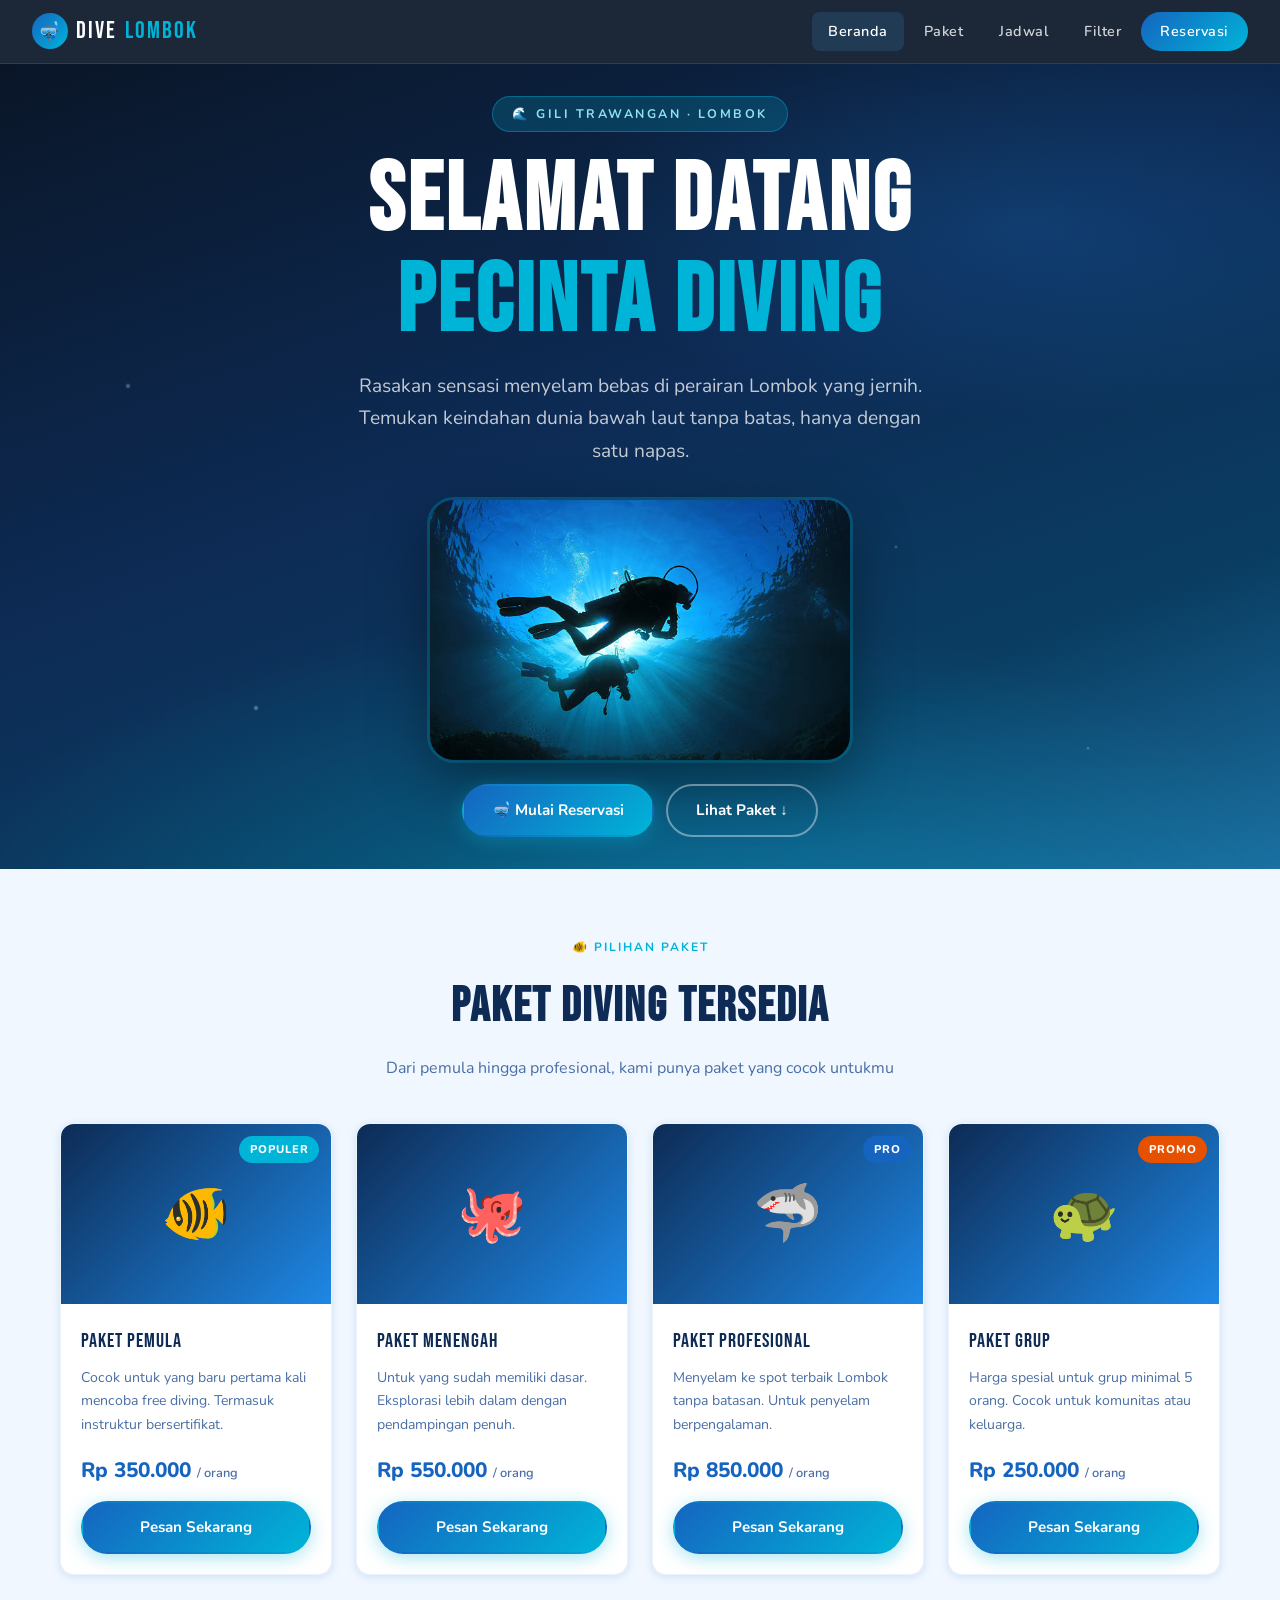
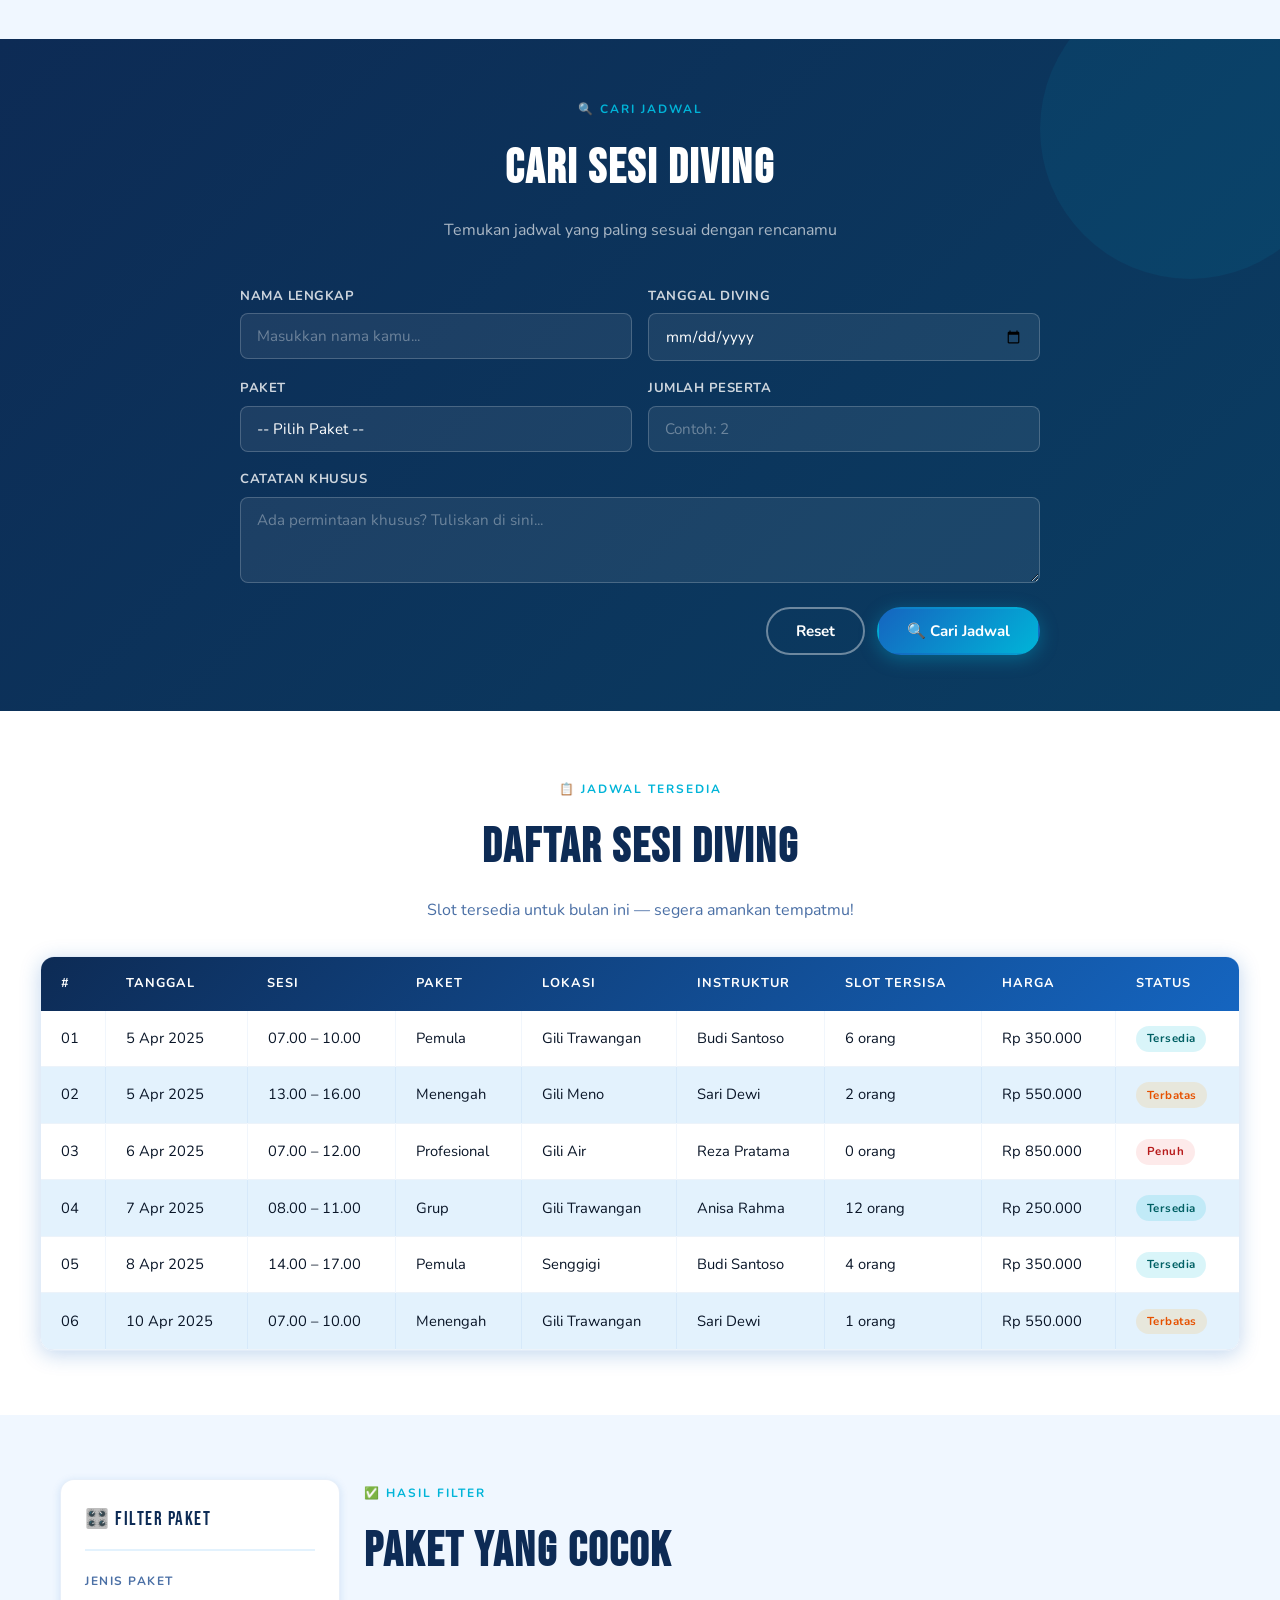
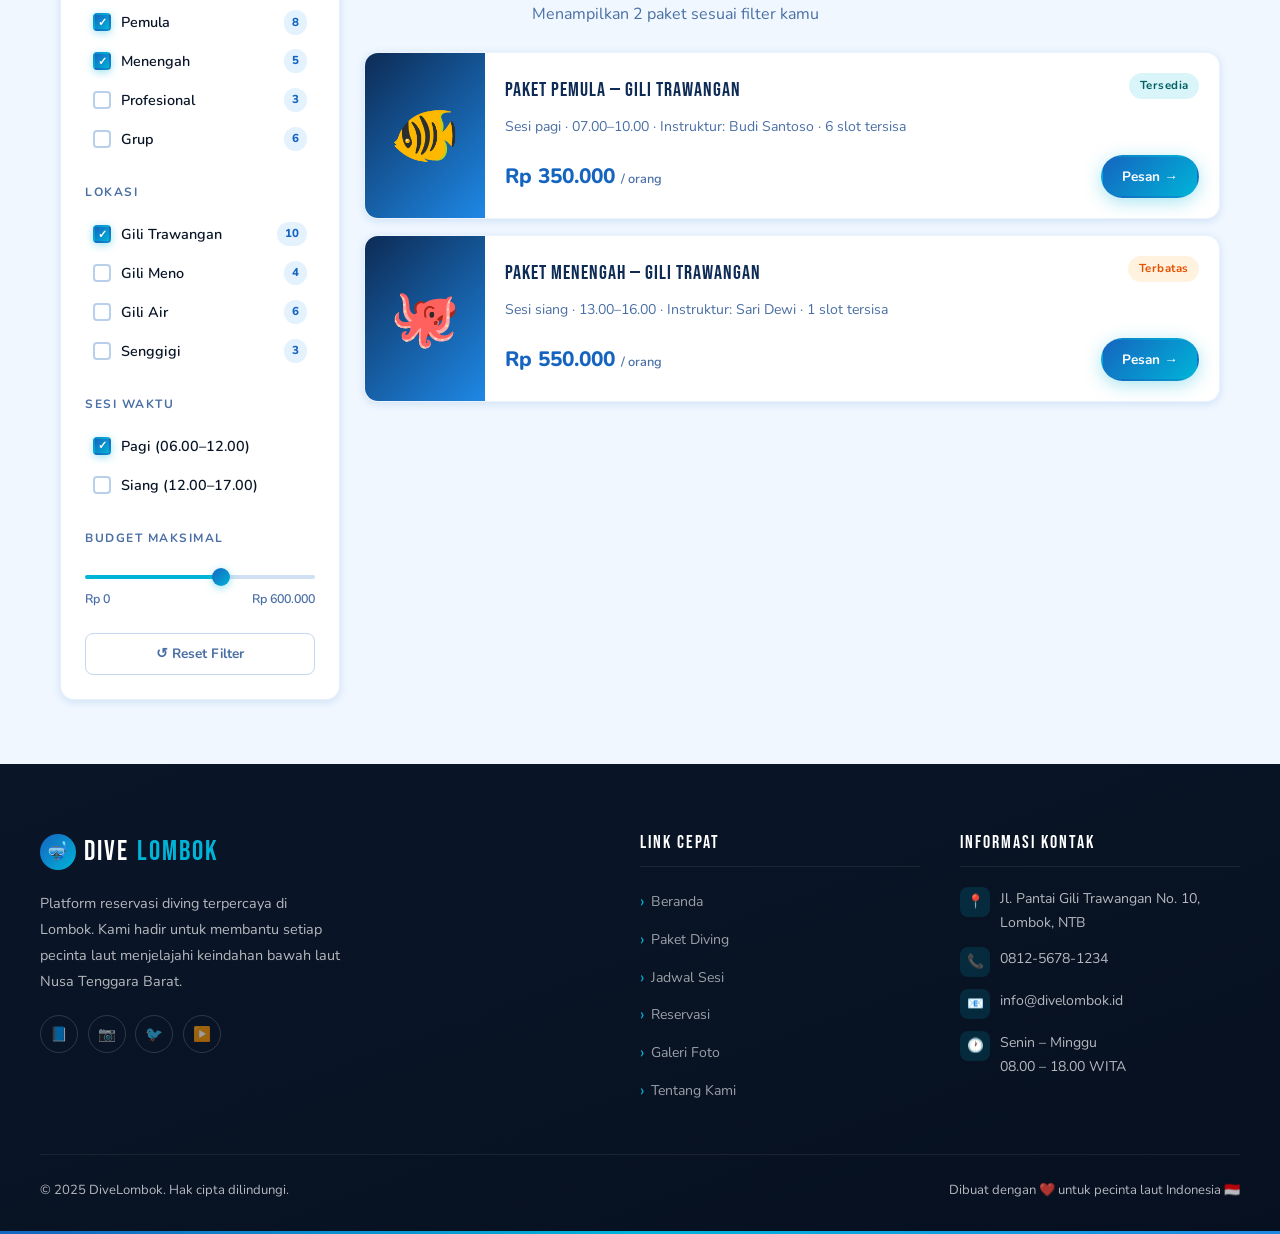
==== index.html @ 0ed0a121 "Rename indeks.html to index.html" ====
<!doctype html>
<html lang="id">
  <head>
    <meta charset="UTF-8" />
    <meta name="viewport" content="width=device-width, initial-scale=1.0" />
    <title>Website Reservasi Diving</title>
    <link rel="icon" type="image/x-icon" href="diving.jpg" />
    <link rel="stylesheet" href="style.css" />
  </head>

  <body>
    <!-- ══ 1. NAVBAR ══ -->
    <nav class="navbar" id="navbar">
      <a href="#" class="navbar-logo">
        <div class="logo-icon">🤿</div>
        DIVE<span>LOMBOK</span>
      </a>

      <button class="navbar-toggle" id="navToggle" aria-label="Menu">
        <span></span><span></span><span></span>
      </button>

      <ul class="navbar-menu" id="navMenu">
        <li><a href="#beranda" class="active link-wave">Beranda</a></li>
        <li><a href="#paket" class="link-wave">Paket</a></li>
        <li><a href="#jadwal" class="link-wave">Jadwal</a></li>
        <li><a href="#filter" class="link-wave">Filter</a></li>
        <li><a href="reservasi.html" class="btn-nav">Reservasi</a></li>
      </ul>
    </nav>

    <!-- ══ 2. HERO SECTION ══ -->
    <section class="hero" id="beranda">
      <div class="hero-content">
        <span class="hero-badge">🌊 Gili Trawangan · Lombok</span>
        <h1>SELAMAT DATANG<br /><span class="accent">PECINTA DIVING</span></h1>
        <p>
          Rasakan sensasi menyelam bebas di perairan Lombok yang jernih. Temukan
          keindahan dunia bawah laut tanpa batas, hanya dengan satu napas.
        </p>

        <div class="hero-img">
          <img
            src="diving.jpg"
            alt="Orang sedang free diving di perairan Lombok"
          />
        </div>

        <div class="hero-cta">
          <a href="reservasi.html" class="btn btn-primary pulse"
            >🤿 Mulai Reservasi</a
          >
          <a href="#paket" class="btn btn-outline">Lihat Paket ↓</a>
        </div>
      </div>
    </section>

    <!-- ══ 3. GRID CARD — Paket Diving ══ -->
    <div class="section" id="paket">
      <div class="section-header reveal">
        <span class="section-tag">🐠 Pilihan Paket</span>
        <h2>PAKET DIVING TERSEDIA</h2>
        <p>
          Dari pemula hingga profesional, kami punya paket yang cocok untukmu
        </p>
      </div>

      <div class="card-grid">
        <div class="card reveal relative">
          <div class="card-img">🐠</div>
          <span class="card-badge">Populer</span>
          <div class="card-body">
            <div class="card-title">Paket Pemula</div>
            <div class="card-text">
              Cocok untuk yang baru pertama kali mencoba free diving. Termasuk
              instruktur bersertifikat.
            </div>
            <div class="card-price">Rp 350.000 <span>/ orang</span></div>
            <a href="reservasi.html" class="btn btn-primary w-full"
              >Pesan Sekarang</a
            >
          </div>
        </div>

        <div class="card reveal relative">
          <div class="card-img">🐙</div>
          <div class="card-body">
            <div class="card-title">Paket Menengah</div>
            <div class="card-text">
              Untuk yang sudah memiliki dasar. Eksplorasi lebih dalam dengan
              pendampingan penuh.
            </div>
            <div class="card-price">Rp 550.000 <span>/ orang</span></div>
            <a href="reservasi.html" class="btn btn-primary w-full"
              >Pesan Sekarang</a
            >
          </div>
        </div>

        <div class="card reveal relative">
          <div class="card-img">🦈</div>
          <span class="card-badge" style="background: var(--blue-mid)"
            >Pro</span
          >
          <div class="card-body">
            <div class="card-title">Paket Profesional</div>
            <div class="card-text">
              Menyelam ke spot terbaik Lombok tanpa batasan. Untuk penyelam
              berpengalaman.
            </div>
            <div class="card-price">Rp 850.000 <span>/ orang</span></div>
            <a href="reservasi.html" class="btn btn-primary w-full"
              >Pesan Sekarang</a
            >
          </div>
        </div>

        <div class="card reveal relative card-float">
          <div class="card-img">🐢</div>
          <span class="card-badge" style="background: #e65100">Promo</span>
          <div class="card-body">
            <div class="card-title">Paket Grup</div>
            <div class="card-text">
              Harga spesial untuk grup minimal 5 orang. Cocok untuk komunitas
              atau keluarga.
            </div>
            <div class="card-price">Rp 250.000 <span>/ orang</span></div>
            <a href="reservasi.html" class="btn btn-primary w-full"
              >Pesan Sekarang</a
            >
          </div>
        </div>
      </div>
    </div>

    <!-- ══ 4. FORM PENCARIAN ══ -->
    <section class="search-section" id="cari">
      <div class="search-box">
        <div class="section-header reveal">
          <span class="section-tag">🔍 Cari Jadwal</span>
          <h2>CARI SESI DIVING</h2>
          <p>Temukan jadwal yang paling sesuai dengan rencanamu</p>
        </div>

        <div class="form-grid reveal">
          <div class="form-group">
            <label for="nama">Nama Lengkap</label>
            <input type="text" id="nama" placeholder="Masukkan nama kamu..." />
          </div>

          <div class="form-group">
            <label for="tanggal">Tanggal Diving</label>
            <input type="date" id="tanggal" />
          </div>

          <div class="form-group">
            <label for="paket-cari">Paket</label>
            <select id="paket-cari">
              <option value="">-- Pilih Paket --</option>
              <option>Paket Pemula</option>
              <option>Paket Menengah</option>
              <option>Paket Profesional</option>
              <option>Paket Grup</option>
            </select>
          </div>

          <div class="form-group">
            <label for="peserta">Jumlah Peserta</label>
            <input
              type="number"
              id="peserta"
              placeholder="Contoh: 2"
              min="1"
              max="20"
            />
          </div>

          <div class="form-group full">
            <label for="catatan">Catatan Khusus</label>
            <textarea
              id="catatan"
              rows="3"
              placeholder="Ada permintaan khusus? Tuliskan di sini..."
            ></textarea>
          </div>

          <div class="form-submit">
            <button type="button" class="btn btn-outline" onclick="resetForm()">
              Reset
            </button>
            <button
              type="button"
              class="btn btn-primary"
              onclick="cariJadwal()"
            >
              🔍 Cari Jadwal
            </button>
          </div>
        </div>
      </div>
    </section>

    <!-- ══ 5. TABEL JADWAL ══ -->
    <section class="table-section" id="jadwal">
      <div
        class="section-header reveal"
        style="max-width: 1200px; margin: 0 auto 2rem"
      >
        <span class="section-tag">📋 Jadwal Tersedia</span>
        <h2>DAFTAR SESI DIVING</h2>
        <p>Slot tersedia untuk bulan ini — segera amankan tempatmu!</p>
      </div>

      <div class="table-wrapper reveal">
        <table>
          <thead>
            <tr>
              <th>#</th>
              <th>Tanggal</th>
              <th>Sesi</th>
              <th>Paket</th>
              <th>Lokasi</th>
              <th>Instruktur</th>
              <th>Slot Tersisa</th>
              <th>Harga</th>
              <th>Status</th>
            </tr>
          </thead>
          <tbody>
            <tr>
              <td>01</td>
              <td>5 Apr 2025</td>
              <td>07.00 – 10.00</td>
              <td>Pemula</td>
              <td>Gili Trawangan</td>
              <td>Budi Santoso</td>
              <td>6 orang</td>
              <td>Rp 350.000</td>
              <td><span class="table-badge badge-available">Tersedia</span></td>
            </tr>
            <tr>
              <td>02</td>
              <td>5 Apr 2025</td>
              <td>13.00 – 16.00</td>
              <td>Menengah</td>
              <td>Gili Meno</td>
              <td>Sari Dewi</td>
              <td>2 orang</td>
              <td>Rp 550.000</td>
              <td><span class="table-badge badge-limited">Terbatas</span></td>
            </tr>
            <tr>
              <td>03</td>
              <td>6 Apr 2025</td>
              <td>07.00 – 12.00</td>
              <td>Profesional</td>
              <td>Gili Air</td>
              <td>Reza Pratama</td>
              <td>0 orang</td>
              <td>Rp 850.000</td>
              <td><span class="table-badge badge-full">Penuh</span></td>
            </tr>
            <tr>
              <td>04</td>
              <td>7 Apr 2025</td>
              <td>08.00 – 11.00</td>
              <td>Grup</td>
              <td>Gili Trawangan</td>
              <td>Anisa Rahma</td>
              <td>12 orang</td>
              <td>Rp 250.000</td>
              <td><span class="table-badge badge-available">Tersedia</span></td>
            </tr>
            <tr>
              <td>05</td>
              <td>8 Apr 2025</td>
              <td>14.00 – 17.00</td>
              <td>Pemula</td>
              <td>Senggigi</td>
              <td>Budi Santoso</td>
              <td>4 orang</td>
              <td>Rp 350.000</td>
              <td><span class="table-badge badge-available">Tersedia</span></td>
            </tr>
            <tr>
              <td>06</td>
              <td>10 Apr 2025</td>
              <td>07.00 – 10.00</td>
              <td>Menengah</td>
              <td>Gili Trawangan</td>
              <td>Sari Dewi</td>
              <td>1 orang</td>
              <td>Rp 550.000</td>
              <td><span class="table-badge badge-limited">Terbatas</span></td>
            </tr>
          </tbody>
        </table>
      </div>
    </section>

    <!-- ══ 6. SIDEBAR FILTER + KONTEN ══ -->
    <div class="content-with-sidebar" id="filter">
      <!-- Sidebar -->
      <aside class="sidebar reveal">
        <div class="sidebar-title">🎛️ Filter Paket</div>

        <div class="filter-group">
          <span class="filter-group-label">Jenis Paket</span>
          <label class="checkbox-label">
            <input type="checkbox" checked />
            <span class="checkbox-custom"></span>
            Pemula <span class="filter-count">8</span>
          </label>
          <label class="checkbox-label">
            <input type="checkbox" checked />
            <span class="checkbox-custom"></span>
            Menengah <span class="filter-count">5</span>
          </label>
          <label class="checkbox-label">
            <input type="checkbox" />
            <span class="checkbox-custom"></span>
            Profesional <span class="filter-count">3</span>
          </label>
          <label class="checkbox-label">
            <input type="checkbox" />
            <span class="checkbox-custom"></span>
            Grup <span class="filter-count">6</span>
          </label>
        </div>

        <div class="filter-group">
          <span class="filter-group-label">Lokasi</span>
          <label class="checkbox-label">
            <input type="checkbox" checked />
            <span class="checkbox-custom"></span>
            Gili Trawangan <span class="filter-count">10</span>
          </label>
          <label class="checkbox-label">
            <input type="checkbox" />
            <span class="checkbox-custom"></span>
            Gili Meno <span class="filter-count">4</span>
          </label>
          <label class="checkbox-label">
            <input type="checkbox" />
            <span class="checkbox-custom"></span>
            Gili Air <span class="filter-count">6</span>
          </label>
          <label class="checkbox-label">
            <input type="checkbox" />
            <span class="checkbox-custom"></span>
            Senggigi <span class="filter-count">3</span>
          </label>
        </div>

        <div class="filter-group">
          <span class="filter-group-label">Sesi Waktu</span>
          <label class="checkbox-label">
            <input type="checkbox" checked />
            <span class="checkbox-custom"></span>
            Pagi (06.00–12.00)
          </label>
          <label class="checkbox-label">
            <input type="checkbox" />
            <span class="checkbox-custom"></span>
            Siang (12.00–17.00)
          </label>
        </div>

        <div class="filter-group">
          <span class="filter-group-label">Budget Maksimal</span>
          <input
            type="range"
            class="range-slider"
            min="0"
            max="1000000"
            value="600000"
            step="50000"
            id="priceRange"
            oninput="updatePrice(this.value)"
          />
          <div class="range-value">
            <span>Rp 0</span>
            <span id="priceLabel">Rp 600.000</span>
          </div>
        </div>

        <button class="sidebar-reset">↺ Reset Filter</button>
      </aside>

      <!-- Konten di sebelah sidebar -->
      <div>
        <div
          class="section-header reveal"
          style="text-align: left; margin-bottom: 1.5rem"
        >
          <span class="section-tag">✅ Hasil Filter</span>
          <h2>PAKET YANG COCOK</h2>
          <p>Menampilkan 2 paket sesuai filter kamu</p>
        </div>

        <div style="display: grid; grid-template-columns: 1fr; gap: 1rem">
          <div
            class="card reveal"
            style="flex-direction: row; max-width: 100%; align-items: stretch"
          >
            <div
              class="card-img"
              style="
                width: 120px;
                min-height: 120px;
                flex-shrink: 0;
                height: auto;
              "
            >
              🐠
            </div>
            <div class="card-body">
              <div
                style="
                  display: flex;
                  justify-content: space-between;
                  align-items: start;
                  flex-wrap: wrap;
                  gap: 0.5rem;
                "
              >
                <div class="card-title">Paket Pemula — Gili Trawangan</div>
                <span class="table-badge badge-available">Tersedia</span>
              </div>
              <div class="card-text">
                Sesi pagi · 07.00–10.00 · Instruktur: Budi Santoso · 6 slot
                tersisa
              </div>
              <div
                style="
                  display: flex;
                  justify-content: space-between;
                  align-items: center;
                  flex-wrap: wrap;
                  gap: 0.5rem;
                "
              >
                <div class="card-price" style="margin: 0">
                  Rp 350.000 <span>/ orang</span>
                </div>
                <a
                  href="reservasi.html"
                  class="btn btn-primary"
                  style="padding: 0.5rem 1.2rem; font-size: 0.85rem"
                  >Pesan →</a
                >
              </div>
            </div>
          </div>

          <div
            class="card reveal"
            style="flex-direction: row; max-width: 100%; align-items: stretch"
          >
            <div
              class="card-img"
              style="
                width: 120px;
                min-height: 120px;
                flex-shrink: 0;
                height: auto;
              "
            >
              🐙
            </div>
            <div class="card-body">
              <div
                style="
                  display: flex;
                  justify-content: space-between;
                  align-items: start;
                  flex-wrap: wrap;
                  gap: 0.5rem;
                "
              >
                <div class="card-title">Paket Menengah — Gili Trawangan</div>
                <span class="table-badge badge-limited">Terbatas</span>
              </div>
              <div class="card-text">
                Sesi siang · 13.00–16.00 · Instruktur: Sari Dewi · 1 slot
                tersisa
              </div>
              <div
                style="
                  display: flex;
                  justify-content: space-between;
                  align-items: center;
                  flex-wrap: wrap;
                  gap: 0.5rem;
                "
              >
                <div class="card-price" style="margin: 0">
                  Rp 550.000 <span>/ orang</span>
                </div>
                <a
                  href="reservasi.html"
                  class="btn btn-primary"
                  style="padding: 0.5rem 1.2rem; font-size: 0.85rem"
                  >Pesan →</a
                >
              </div>
            </div>
          </div>
        </div>
      </div>
    </div>

    <!-- ══ 7. FOOTER — 3 Kolom ══ -->
    <footer class="footer">
      <div class="footer-grid">
        <!-- Kolom 1: Brand -->
        <div class="footer-brand">
          <a href="#" class="navbar-logo">
            <div class="logo-icon">🤿</div>
            DIVE<span>LOMBOK</span>
          </a>
          <p>
            Platform reservasi diving terpercaya di Lombok. Kami hadir untuk
            membantu setiap pecinta laut menjelajahi keindahan bawah laut Nusa
            Tenggara Barat.
          </p>
          <div class="footer-socials">
            <div class="social-btn">📘</div>
            <div class="social-btn">📷</div>
            <div class="social-btn">🐦</div>
            <div class="social-btn">▶️</div>
          </div>
        </div>

        <!-- Kolom 2: Link Cepat -->
        <div>
          <div class="footer-col-title">Link Cepat</div>
          <ul class="footer-links">
            <li><a href="#beranda">Beranda</a></li>
            <li><a href="#paket">Paket Diving</a></li>
            <li><a href="#jadwal">Jadwal Sesi</a></li>
            <li><a href="reservasi.html">Reservasi</a></li>
            <li><a href="#">Galeri Foto</a></li>
            <li><a href="#">Tentang Kami</a></li>
          </ul>
        </div>

        <!-- Kolom 3: Kontak -->
        <div>
          <div class="footer-col-title">Informasi Kontak</div>

          <div class="footer-contact-item">
            <div class="contact-icon">📍</div>
            <div>Jl. Pantai Gili Trawangan No. 10, Lombok, NTB</div>
          </div>

          <div class="footer-contact-item">
            <div class="contact-icon">📞</div>
            <div>0812-5678-1234</div>
          </div>

          <div class="footer-contact-item">
            <div class="contact-icon">📧</div>
            <div>info@divelombok.id</div>
          </div>

          <div class="footer-contact-item">
            <div class="contact-icon">🕐</div>
            <div>Senin – Minggu<br />08.00 – 18.00 WITA</div>
          </div>
        </div>
      </div>

      <div class="footer-bottom">
        <span>© 2025 DiveLombok. Hak cipta dilindungi.</span>
        <span>Dibuat dengan ❤️ untuk pecinta laut Indonesia 🇮🇩</span>
      </div>
    </footer>

    <!-- Scroll to Top Button -->
    <button
      class="scroll-top"
      id="scrollTop"
      onclick="window.scrollTo({ top: 0, behavior: 'smooth' })"
    >
      ↑
    </button>

    <!-- ══ JavaScript ══ -->
    <script>
      // Navbar scroll effect
      const navbar = document.getElementById("navbar");
      window.addEventListener("scroll", () => {
        navbar.classList.toggle("scrolled", window.scrollY > 60);
        document
          .getElementById("scrollTop")
          .classList.toggle("show", window.scrollY > 400);
      });

      // Hamburger toggle
      const toggle = document.getElementById("navToggle");
      const menu = document.getElementById("navMenu");
      toggle.addEventListener("click", () => {
        toggle.classList.toggle("open");
        menu.classList.toggle("open");
      });

      // Close menu on link click
      menu.querySelectorAll("a").forEach((a) => {
        a.addEventListener("click", () => {
          toggle.classList.remove("open");
          menu.classList.remove("open");
        });
      });

      // Scroll Reveal (Animasi 1)
      const observer = new IntersectionObserver(
        (entries) => {
          entries.forEach((e, i) => {
            if (e.isIntersecting) {
              setTimeout(() => e.target.classList.add("visible"), i * 80);
              observer.unobserve(e.target);
            }
          });
        },
        { threshold: 0.1 },
      );

      document
        .querySelectorAll(".reveal")
        .forEach((el) => observer.observe(el));

      // Price range
      function updatePrice(val) {
        const formatted = "Rp " + parseInt(val).toLocaleString("id-ID");
        document.getElementById("priceLabel").textContent = formatted;
      }

      // Form actions
      function resetForm() {
        ["nama", "tanggal", "paket-cari", "peserta", "catatan"].forEach(
          (id) => {
            const el = document.getElementById(id);
            if (el) el.value = "";
          },
        );
      }

      function cariJadwal() {
        const nama = document.getElementById("nama").value;
        if (!nama) {
          alert("Mohon isi nama terlebih dahulu!");
          return;
        }
        alert(
          "🔍 Mencari jadwal untuk: " +
            nama +
            "\n\nScroll ke bawah untuk melihat hasil.",
        );
        document
          .getElementById("jadwal")
          .scrollIntoView({ behavior: "smooth" });
      }

      // Active nav link on scroll
      const sections = document.querySelectorAll("section[id], div[id]");
      window.addEventListener("scroll", () => {
        let current = "";
        sections.forEach((s) => {
          if (window.scrollY >= s.offsetTop - 80) current = s.id;
        });
        menu.querySelectorAll("a").forEach((a) => {
          a.classList.toggle(
            "active",
            a.getAttribute("href") === "#" + current,
          );
        });
      });
    </script>
  </body>
</html>
---- style.css ----
/* ============================================
   Website Reservasi Diving - style.css
   Tema: Ocean Blue | Mobile-First | Flexbox + Grid
   ============================================ */

/* ── Google Fonts ── */
@import url("https://fonts.googleapis.com/css2?family=Bebas+Neue&family=Nunito:wght@400;600;700;800&display=swap");

/* ── CSS Variables ── */
:root {
  --blue-deep: #0a1628;
  --blue-dark: #0d2b55;
  --blue-mid: #1565c0;
  --blue-bright: #1e88e5;
  --blue-light: #42a5f5;
  --blue-pale: #e3f2fd;
  --teal: #00b4d8;
  --teal-light: #90e0ef;
  --white: #ffffff;
  --gray-light: #f0f7ff;
  --gray-text: #4a6fa5;
  --shadow-sm: 0 2px 8px rgba(21, 101, 192, 0.15);
  --shadow-md: 0 4px 20px rgba(21, 101, 192, 0.25);
  --shadow-lg: 0 8px 40px rgba(21, 101, 192, 0.35);
  --radius-sm: 8px;
  --radius-md: 14px;
  --radius-lg: 24px;
  --transition: 0.3s cubic-bezier(0.4, 0, 0.2, 1);
}

/* ── Reset & Base ── */
*,
*::before,
*::after {
  box-sizing: border-box;
  margin: 0;
  padding: 0;
}

html {
  scroll-behavior: smooth;
}

body {
  font-family: "Nunito", sans-serif;
  background-color: var(--gray-light);
  color: var(--blue-deep);
  line-height: 1.7;
  min-height: 100vh;
  overflow-x: hidden;
}

img {
  max-width: 100%;
  display: block;
}
a {
  text-decoration: none;
  color: inherit;
}

/* ══════════════════════════════════════════
   1. NAVBAR — Fixed, Responsive, Flexbox
══════════════════════════════════════════ */
.navbar {
  position: fixed;
  top: 0;
  left: 0;
  right: 0;
  z-index: 1000;
  background: rgba(10, 22, 40, 0.92);
  backdrop-filter: blur(12px);
  -webkit-backdrop-filter: blur(12px);
  border-bottom: 1px solid rgba(66, 165, 245, 0.2);
  padding: 0 1.25rem;
  height: 64px;
  display: flex;
  align-items: center;
  justify-content: space-between;
  transition:
    background var(--transition),
    box-shadow var(--transition);
}

.navbar.scrolled {
  background: rgba(10, 22, 40, 0.98);
  box-shadow: var(--shadow-md);
}

/* Logo */
.navbar-logo {
  display: flex;
  align-items: center;
  gap: 0.5rem;
  font-family: "Bebas Neue", sans-serif;
  font-size: 1.5rem;
  letter-spacing: 2px;
  color: var(--white);
  transition: color var(--transition);
}

.navbar-logo span {
  color: var(--teal);
}

.navbar-logo .logo-icon {
  width: 36px;
  height: 36px;
  background: linear-gradient(135deg, var(--blue-mid), var(--teal));
  border-radius: 50%;
  display: flex;
  align-items: center;
  justify-content: center;
  font-size: 1.1rem;
  flex-shrink: 0;
}

/* Menu */
.navbar-menu {
  display: none;
  list-style: none;
  gap: 0.25rem;
  align-items: center;
}

.navbar-menu a {
  display: block;
  padding: 0.45rem 1rem;
  color: rgba(255, 255, 255, 0.8);
  font-weight: 600;
  font-size: 0.9rem;
  border-radius: var(--radius-sm);
  letter-spacing: 0.5px;
  transition:
    color var(--transition),
    background var(--transition);
}

.navbar-menu a:hover,
.navbar-menu a.active {
  color: var(--white);
  background: rgba(66, 165, 245, 0.15);
}

.navbar-menu .btn-nav {
  background: linear-gradient(135deg, var(--blue-mid), var(--teal));
  color: var(--white) !important;
  padding: 0.45rem 1.2rem;
  border-radius: 50px;
  transition:
    box-shadow var(--transition),
    transform var(--transition);
}

.navbar-menu .btn-nav:hover {
  box-shadow: 0 0 18px rgba(0, 180, 216, 0.5);
  transform: translateY(-1px);
  background: rgba(66, 165, 245, 0.15) !important;
  background: linear-gradient(
    135deg,
    var(--teal),
    var(--blue-bright)
  ) !important;
}

/* Hamburger */
.navbar-toggle {
  display: flex;
  flex-direction: column;
  gap: 5px;
  cursor: pointer;
  padding: 6px;
  border: none;
  background: transparent;
}

.navbar-toggle span {
  display: block;
  width: 24px;
  height: 2px;
  background: var(--white);
  border-radius: 2px;
  transition:
    transform var(--transition),
    opacity var(--transition);
}

.navbar-toggle.open span:nth-child(1) {
  transform: translateY(7px) rotate(45deg);
}
.navbar-toggle.open span:nth-child(2) {
  opacity: 0;
}
.navbar-toggle.open span:nth-child(3) {
  transform: translateY(-7px) rotate(-45deg);
}

/* Mobile dropdown */
.navbar-menu.open {
  display: flex;
  flex-direction: column;
  position: fixed;
  top: 64px;
  left: 0;
  right: 0;
  background: rgba(10, 22, 40, 0.98);
  padding: 1rem 1.25rem 1.5rem;
  gap: 0.25rem;
  border-bottom: 1px solid rgba(66, 165, 245, 0.2);
  animation: slideDown 0.3s ease;
}

@keyframes slideDown {
  from {
    opacity: 0;
    transform: translateY(-10px);
  }
  to {
    opacity: 1;
    transform: translateY(0);
  }
}

/* Tablet+ */
@media (min-width: 768px) {
  .navbar {
    padding: 0 2rem;
  }
  .navbar-toggle {
    display: none;
  }
  .navbar-menu {
    display: flex !important;
    position: static;
    background: transparent;
    padding: 0;
    flex-direction: row;
    border: none;
    animation: none;
  }
}

/* ══════════════════════════════════════════
   2. HERO SECTION — Gradient + Teks Overlay
══════════════════════════════════════════ */
.hero {
  margin-top: 64px;
  min-height: 88vh;
  position: relative;
  display: flex;
  align-items: center;
  justify-content: center;
  overflow: hidden;
  background: linear-gradient(
    160deg,
    var(--blue-deep) 0%,
    var(--blue-dark) 45%,
    #0a3d62 75%,
    #1a6fa0 100%
  );
}

/* Animated ocean waves background */
.hero::before {
  content: "";
  position: absolute;
  inset: 0;
  background:
    radial-gradient(
      ellipse 80% 60% at 50% 110%,
      rgba(0, 180, 216, 0.35) 0%,
      transparent 70%
    ),
    radial-gradient(
      ellipse 60% 40% at 80% 20%,
      rgba(30, 136, 229, 0.2) 0%,
      transparent 60%
    );
  animation: heroGlow 6s ease-in-out infinite alternate;
}

@keyframes heroGlow {
  from {
    opacity: 0.7;
  }
  to {
    opacity: 1;
  }
}

/* Bubble particles */
.hero::after {
  content: "";
  position: absolute;
  inset: 0;
  background-image:
    radial-gradient(
      circle 3px at 20% 80%,
      rgba(144, 224, 239, 0.6) 0%,
      transparent 100%
    ),
    radial-gradient(
      circle 2px at 70% 60%,
      rgba(144, 224, 239, 0.4) 0%,
      transparent 100%
    ),
    radial-gradient(
      circle 4px at 40% 30%,
      rgba(144, 224, 239, 0.3) 0%,
      transparent 100%
    ),
    radial-gradient(
      circle 2px at 85% 85%,
      rgba(255, 255, 255, 0.3) 0%,
      transparent 100%
    ),
    radial-gradient(
      circle 3px at 10% 40%,
      rgba(144, 224, 239, 0.5) 0%,
      transparent 100%
    );
  animation: bubbleFloat 8s ease-in-out infinite alternate;
}

@keyframes bubbleFloat {
  from {
    transform: translateY(0);
  }
  to {
    transform: translateY(-20px);
  }
}

.hero-content {
  position: relative;
  z-index: 2;
  text-align: center;
  padding: 2rem 1.25rem;
  max-width: 800px;
  animation: fadeUp 0.9s ease both;
}

@keyframes fadeUp {
  from {
    opacity: 0;
    transform: translateY(30px);
  }
  to {
    opacity: 1;
    transform: translateY(0);
  }
}

.hero-badge {
  display: inline-block;
  background: rgba(0, 180, 216, 0.2);
  border: 1px solid rgba(0, 180, 216, 0.4);
  color: var(--teal-light);
  font-size: 0.78rem;
  font-weight: 700;
  letter-spacing: 2.5px;
  text-transform: uppercase;
  padding: 0.4rem 1.2rem;
  border-radius: 50px;
  margin-bottom: 1.25rem;
  animation: fadeUp 0.9s 0.15s ease both;
}

.hero h1 {
  font-family: "Bebas Neue", sans-serif;
  font-size: clamp(3rem, 10vw, 6rem);
  color: var(--white);
  letter-spacing: 3px;
  line-height: 1.05;
  margin-bottom: 1rem;
  animation: fadeUp 0.9s 0.25s ease both;
}

.hero h1 .accent {
  color: var(--teal);
}

.hero p {
  font-size: clamp(1rem, 2.5vw, 1.2rem);
  color: rgba(255, 255, 255, 0.75);
  max-width: 580px;
  margin: 0 auto 2rem;
  animation: fadeUp 0.9s 0.35s ease both;
}

.hero-img {
  width: min(420px, 90%);
  margin: 1.5rem auto;
  border-radius: var(--radius-lg);
  overflow: hidden;
  box-shadow:
    0 20px 60px rgba(0, 0, 0, 0.4),
    0 0 0 3px rgba(0, 180, 216, 0.3);
  animation: fadeUp 0.9s 0.45s ease both;
  transition:
    transform var(--transition),
    box-shadow var(--transition);
}

.hero-img:hover {
  transform: translateY(-6px) scale(1.01);
  box-shadow:
    0 28px 70px rgba(0, 0, 0, 0.45),
    0 0 0 4px rgba(0, 180, 216, 0.5);
}

.hero-img img {
  width: 100%;
  height: 260px;
  object-fit: cover;
}

.hero-cta {
  display: flex;
  flex-direction: column;
  gap: 0.75rem;
  align-items: center;
  animation: fadeUp 0.9s 0.55s ease both;
}

@media (min-width: 480px) {
  .hero-cta {
    flex-direction: row;
    justify-content: center;
  }
}

/* ══════════════════════════════════════════
   3. BUTTONS
══════════════════════════════════════════ */
.btn {
  display: inline-flex;
  align-items: center;
  justify-content: center;
  gap: 0.5rem;
  padding: 0.75rem 1.75rem;
  border-radius: 50px;
  font-family: "Nunito", sans-serif;
  font-size: 0.95rem;
  font-weight: 700;
  cursor: pointer;
  border: 2px solid transparent;
  transition:
    transform var(--transition),
    box-shadow var(--transition),
    background var(--transition);
  text-align: center;
}

.btn-primary {
  background: linear-gradient(135deg, var(--blue-mid), var(--teal));
  color: var(--white);
  box-shadow: 0 4px 18px rgba(0, 180, 216, 0.35);
}

.btn-primary:hover {
  transform: translateY(-3px);
  box-shadow: 0 8px 28px rgba(0, 180, 216, 0.55);
  background: linear-gradient(135deg, var(--teal), var(--blue-bright));
}

.btn-outline {
  background: transparent;
  color: var(--white);
  border-color: rgba(255, 255, 255, 0.4);
}

.btn-outline:hover {
  background: rgba(255, 255, 255, 0.1);
  border-color: var(--white);
  transform: translateY(-2px);
}

.btn-secondary {
  background: var(--white);
  color: var(--blue-mid);
}

.btn-secondary:hover {
  background: var(--blue-pale);
  transform: translateY(-2px);
  box-shadow: var(--shadow-md);
}

/* ══════════════════════════════════════════
   4. GRID CARD SECTION — Paket Diving
══════════════════════════════════════════ */
.section {
  padding: 4rem 1.25rem;
  max-width: 1200px;
  margin: 0 auto;
}

.section-header {
  text-align: center;
  margin-bottom: 2.5rem;
}

.section-tag {
  display: inline-block;
  font-size: 0.75rem;
  font-weight: 700;
  letter-spacing: 2px;
  text-transform: uppercase;
  color: var(--teal);
  margin-bottom: 0.5rem;
}

.section-header h2 {
  font-family: "Bebas Neue", sans-serif;
  font-size: clamp(2rem, 6vw, 3rem);
  color: var(--blue-dark);
  letter-spacing: 2px;
  margin-bottom: 0.5rem;
}

.section-header p {
  color: var(--gray-text);
  font-size: 1rem;
  max-width: 520px;
  margin: 0 auto;
}

/* Card Grid — Mobile-First */
.card-grid {
  display: grid;
  grid-template-columns: 1fr;
  gap: 1.5rem;
}

@media (min-width: 600px) {
  .card-grid {
    grid-template-columns: repeat(2, 1fr);
  }
}

@media (min-width: 1024px) {
  .card-grid {
    grid-template-columns: repeat(4, 1fr);
  }
}

/* Card */
.card {
  background: var(--white);
  border-radius: var(--radius-md);
  overflow: hidden;
  box-shadow: var(--shadow-sm);
  border: 1px solid rgba(21, 101, 192, 0.08);
  transition:
    transform var(--transition),
    box-shadow var(--transition);
  display: flex;
  flex-direction: column;
}

.card:hover {
  transform: translateY(-8px) scale(1.02);
  box-shadow: var(--shadow-lg);
}

.card-img {
  width: 100%;
  height: 180px;
  object-fit: cover;
  background: linear-gradient(135deg, var(--blue-dark), var(--blue-bright));
  display: flex;
  align-items: center;
  justify-content: center;
  font-size: 3.5rem;
}

.card-badge {
  position: absolute;
  top: 0.75rem;
  right: 0.75rem;
  background: var(--teal);
  color: var(--white);
  font-size: 0.7rem;
  font-weight: 800;
  letter-spacing: 1px;
  text-transform: uppercase;
  padding: 0.25rem 0.65rem;
  border-radius: 50px;
}

.card-body {
  padding: 1.25rem;
  flex: 1;
  display: flex;
  flex-direction: column;
}

.card-title {
  font-family: "Bebas Neue", sans-serif;
  font-size: 1.25rem;
  letter-spacing: 1px;
  color: var(--blue-dark);
  margin-bottom: 0.5rem;
}

.card-text {
  font-size: 0.88rem;
  color: var(--gray-text);
  flex: 1;
  margin-bottom: 1rem;
}

.card-price {
  font-size: 1.3rem;
  font-weight: 800;
  color: var(--blue-mid);
  margin-bottom: 0.75rem;
}

.card-price span {
  font-size: 0.8rem;
  font-weight: 600;
  color: var(--gray-text);
}

/* ══════════════════════════════════════════
   5. FORM PENCARIAN — Focus Effect, Button
══════════════════════════════════════════ */
.search-section {
  background: linear-gradient(135deg, var(--blue-dark) 0%, #0a3d62 100%);
  padding: 3.5rem 1.25rem;
  position: relative;
  overflow: hidden;
}

.search-section::before {
  content: "";
  position: absolute;
  top: -60px;
  right: -60px;
  width: 300px;
  height: 300px;
  border-radius: 50%;
  background: rgba(0, 180, 216, 0.08);
  pointer-events: none;
}

.search-box {
  max-width: 800px;
  margin: 0 auto;
}

.search-box .section-header h2 {
  color: var(--white);
}
.search-box .section-header p {
  color: rgba(255, 255, 255, 0.65);
}

.form-grid {
  display: grid;
  grid-template-columns: 1fr;
  gap: 1rem;
}

@media (min-width: 600px) {
  .form-grid {
    grid-template-columns: 1fr 1fr;
  }
}

.form-group {
  display: flex;
  flex-direction: column;
  gap: 0.4rem;
}

.form-group.full {
  grid-column: 1 / -1;
}

.form-group label {
  font-size: 0.82rem;
  font-weight: 700;
  letter-spacing: 0.5px;
  color: rgba(255, 255, 255, 0.8);
  text-transform: uppercase;
}

.form-group input,
.form-group select,
.form-group textarea {
  width: 100%;
  padding: 0.75rem 1rem;
  background: rgba(255, 255, 255, 0.07);
  border: 1.5px solid rgba(255, 255, 255, 0.2);
  border-radius: var(--radius-sm);
  color: var(--white);
  font-family: "Nunito", sans-serif;
  font-size: 0.95rem;
  transition:
    border-color var(--transition),
    background var(--transition),
    box-shadow var(--transition);
  outline: none;
  appearance: none;
}

.form-group input::placeholder,
.form-group textarea::placeholder {
  color: rgba(255, 255, 255, 0.35);
}

.form-group select option {
  background: var(--blue-dark);
  color: var(--white);
}

/* Focus Effect */
.form-group input:focus,
.form-group select:focus,
.form-group textarea:focus {
  border-color: var(--teal);
  background: rgba(0, 180, 216, 0.1);
  box-shadow:
    0 0 0 3px rgba(0, 180, 216, 0.2),
    0 0 20px rgba(0, 180, 216, 0.1);
}

.form-group input:hover:not(:focus),
.form-group select:hover:not(:focus),
.form-group textarea:hover:not(:focus) {
  border-color: rgba(255, 255, 255, 0.4);
  background: rgba(255, 255, 255, 0.1);
}

.form-submit {
  display: flex;
  gap: 0.75rem;
  justify-content: flex-end;
  margin-top: 0.5rem;
  grid-column: 1 / -1;
  flex-wrap: wrap;
}

/* ══════════════════════════════════════════
   6. TABEL — Zebra Striping, Border, Padding
══════════════════════════════════════════ */
.table-section {
  padding: 4rem 1.25rem;
  background: var(--white);
}

.table-wrapper {
  max-width: 1200px;
  margin: 0 auto;
  overflow-x: auto;
  border-radius: var(--radius-md);
  box-shadow: var(--shadow-md);
  border: 1px solid rgba(21, 101, 192, 0.12);
}

table {
  width: 100%;
  border-collapse: collapse;
  font-size: 0.92rem;
  min-width: 600px;
}

thead {
  background: linear-gradient(135deg, var(--blue-dark), var(--blue-mid));
}

thead th {
  padding: 1rem 1.25rem;
  color: var(--white);
  text-align: left;
  font-size: 0.8rem;
  font-weight: 700;
  letter-spacing: 1px;
  text-transform: uppercase;
  white-space: nowrap;
  border: none;
}

thead th:first-child {
  border-radius: var(--radius-sm) 0 0 0;
}
thead th:last-child {
  border-radius: 0 var(--radius-sm) 0 0;
}

tbody tr {
  border-bottom: 1px solid rgba(21, 101, 192, 0.08);
  transition:
    background var(--transition),
    transform var(--transition);
}

/* Zebra Striping */
tbody tr:nth-child(even) {
  background: var(--blue-pale);
}
tbody tr:nth-child(odd) {
  background: var(--white);
}

tbody tr:hover {
  background: rgba(0, 180, 216, 0.1);
  transform: scale(1.005);
}

tbody td {
  padding: 0.9rem 1.25rem;
  color: var(--blue-deep);
  vertical-align: middle;
  border-right: 1px solid rgba(21, 101, 192, 0.06);
}

tbody td:last-child {
  border-right: none;
}

.table-badge {
  display: inline-block;
  padding: 0.2rem 0.65rem;
  border-radius: 50px;
  font-size: 0.72rem;
  font-weight: 700;
  letter-spacing: 0.5px;
}

.badge-available {
  background: rgba(0, 188, 212, 0.15);
  color: #006064;
}
.badge-full {
  background: rgba(239, 83, 80, 0.12);
  color: #b71c1c;
}
.badge-limited {
  background: rgba(255, 167, 38, 0.15);
  color: #e65100;
}

/* ══════════════════════════════════════════
   7. SIDEBAR FILTER — Checkbox Styling
══════════════════════════════════════════ */
.content-with-sidebar {
  display: grid;
  grid-template-columns: 1fr;
  gap: 1.5rem;
  max-width: 1200px;
  margin: 0 auto;
  padding: 4rem 1.25rem;
}

@media (min-width: 900px) {
  .content-with-sidebar {
    grid-template-columns: 280px 1fr;
  }
}

/* Sidebar */
.sidebar {
  background: var(--white);
  border-radius: var(--radius-md);
  padding: 1.5rem;
  box-shadow: var(--shadow-sm);
  border: 1px solid rgba(21, 101, 192, 0.1);
  height: fit-content;
  position: sticky;
  top: 80px;
}

.sidebar-title {
  font-family: "Bebas Neue", sans-serif;
  font-size: 1.2rem;
  letter-spacing: 1.5px;
  color: var(--blue-dark);
  margin-bottom: 1.25rem;
  padding-bottom: 0.75rem;
  border-bottom: 2px solid var(--blue-pale);
  display: flex;
  align-items: center;
  gap: 0.5rem;
}

.filter-group {
  margin-bottom: 1.5rem;
}

.filter-group-label {
  font-size: 0.75rem;
  font-weight: 700;
  letter-spacing: 1.5px;
  text-transform: uppercase;
  color: var(--gray-text);
  margin-bottom: 0.75rem;
  display: block;
}

/* Custom Checkbox */
.checkbox-label {
  display: flex;
  align-items: center;
  gap: 0.65rem;
  padding: 0.45rem 0.5rem;
  border-radius: var(--radius-sm);
  cursor: pointer;
  font-size: 0.9rem;
  color: var(--blue-deep);
  font-weight: 600;
  transition: background var(--transition);
  user-select: none;
}

.checkbox-label:hover {
  background: var(--blue-pale);
}

.checkbox-label input[type="checkbox"] {
  position: absolute;
  opacity: 0;
  width: 0;
  height: 0;
}

.checkbox-custom {
  width: 18px;
  height: 18px;
  border: 2px solid rgba(21, 101, 192, 0.3);
  border-radius: 4px;
  display: flex;
  align-items: center;
  justify-content: center;
  flex-shrink: 0;
  transition:
    border-color var(--transition),
    background var(--transition),
    box-shadow var(--transition);
  background: var(--white);
}

.checkbox-label input:checked + .checkbox-custom {
  background: linear-gradient(135deg, var(--blue-mid), var(--teal));
  border-color: transparent;
  box-shadow: 0 2px 8px rgba(0, 180, 216, 0.4);
}

.checkbox-label input:checked + .checkbox-custom::after {
  content: "✓";
  color: white;
  font-size: 0.7rem;
  font-weight: 900;
}

.checkbox-label input:focus + .checkbox-custom {
  box-shadow: 0 0 0 3px rgba(0, 180, 216, 0.25);
}

.filter-count {
  margin-left: auto;
  background: var(--blue-pale);
  color: var(--blue-mid);
  font-size: 0.72rem;
  font-weight: 800;
  padding: 0.15rem 0.5rem;
  border-radius: 50px;
}

.sidebar-reset {
  width: 100%;
  padding: 0.65rem;
  background: transparent;
  border: 1.5px solid rgba(21, 101, 192, 0.25);
  border-radius: var(--radius-sm);
  color: var(--gray-text);
  font-family: "Nunito", sans-serif;
  font-size: 0.85rem;
  font-weight: 700;
  cursor: pointer;
  transition: all var(--transition);
}

.sidebar-reset:hover {
  background: var(--blue-pale);
  border-color: var(--blue-mid);
  color: var(--blue-mid);
}

/* Price Range Slider */
.range-slider {
  width: 100%;
  appearance: none;
  height: 4px;
  border-radius: 2px;
  background: linear-gradient(
    to right,
    var(--teal) 0%,
    var(--teal) 60%,
    rgba(21, 101, 192, 0.2) 60%
  );
  outline: none;
  cursor: pointer;
  margin: 0.75rem 0 0.4rem;
}

.range-slider::-webkit-slider-thumb {
  appearance: none;
  width: 18px;
  height: 18px;
  border-radius: 50%;
  background: linear-gradient(135deg, var(--blue-mid), var(--teal));
  box-shadow: 0 2px 8px rgba(0, 180, 216, 0.4);
  cursor: pointer;
  transition: transform var(--transition);
}

.range-slider::-webkit-slider-thumb:hover {
  transform: scale(1.2);
}

.range-value {
  display: flex;
  justify-content: space-between;
  font-size: 0.78rem;
  color: var(--gray-text);
  font-weight: 600;
}

/* ══════════════════════════════════════════
   8. FOOTER — 3 Kolom Responsif
══════════════════════════════════════════ */
.footer {
  background: linear-gradient(160deg, var(--blue-deep) 0%, #061020 100%);
  color: rgba(255, 255, 255, 0.7);
  padding: 4rem 1.25rem 2rem;
  position: relative;
  overflow: hidden;
}

.footer::before {
  content: "";
  position: absolute;
  bottom: 0;
  left: 0;
  right: 0;
  height: 3px;
  background: linear-gradient(
    90deg,
    var(--blue-mid),
    var(--teal),
    var(--blue-bright)
  );
}

.footer-grid {
  display: grid;
  grid-template-columns: 1fr;
  gap: 2.5rem;
  max-width: 1200px;
  margin: 0 auto 3rem;
}

@media (min-width: 600px) {
  .footer-grid {
    grid-template-columns: 1fr 1fr;
  }
}
@media (min-width: 1024px) {
  .footer-grid {
    grid-template-columns: 2fr 1fr 1fr;
  }
}

.footer-brand .navbar-logo {
  font-size: 1.75rem;
  margin-bottom: 1rem;
}

.footer-brand p {
  font-size: 0.9rem;
  line-height: 1.8;
  max-width: 300px;
}

.footer-socials {
  display: flex;
  gap: 0.6rem;
  margin-top: 1.25rem;
}

.social-btn {
  width: 38px;
  height: 38px;
  border-radius: 50%;
  border: 1.5px solid rgba(255, 255, 255, 0.15);
  display: flex;
  align-items: center;
  justify-content: center;
  font-size: 0.9rem;
  color: rgba(255, 255, 255, 0.6);
  transition: all var(--transition);
  cursor: pointer;
}

.social-btn:hover {
  background: rgba(0, 180, 216, 0.2);
  border-color: var(--teal);
  color: var(--teal);
  transform: translateY(-2px);
}

.footer-col-title {
  font-family: "Bebas Neue", sans-serif;
  font-size: 1.1rem;
  letter-spacing: 2px;
  color: var(--white);
  margin-bottom: 1.25rem;
  padding-bottom: 0.5rem;
  border-bottom: 1px solid rgba(255, 255, 255, 0.08);
}

.footer-links {
  list-style: none;
  display: flex;
  flex-direction: column;
  gap: 0.5rem;
}

.footer-links a {
  font-size: 0.88rem;
  color: rgba(255, 255, 255, 0.6);
  display: flex;
  align-items: center;
  gap: 0.4rem;
  transition:
    color var(--transition),
    gap var(--transition);
}

.footer-links a::before {
  content: "›";
  color: var(--teal);
  font-size: 1.1rem;
  transition: transform var(--transition);
}

.footer-links a:hover {
  color: var(--white);
  gap: 0.65rem;
}

.footer-contact-item {
  display: flex;
  align-items: flex-start;
  gap: 0.65rem;
  margin-bottom: 0.75rem;
  font-size: 0.88rem;
}

.contact-icon {
  width: 30px;
  height: 30px;
  background: rgba(0, 180, 216, 0.15);
  border-radius: var(--radius-sm);
  display: flex;
  align-items: center;
  justify-content: center;
  font-size: 0.85rem;
  flex-shrink: 0;
  color: var(--teal);
}

.footer-bottom {
  max-width: 1200px;
  margin: 0 auto;
  padding-top: 1.5rem;
  border-top: 1px solid rgba(255, 255, 255, 0.07);
  display: flex;
  flex-direction: column;
  gap: 0.5rem;
  align-items: center;
  text-align: center;
  font-size: 0.82rem;
}

@media (min-width: 600px) {
  .footer-bottom {
    flex-direction: row;
    justify-content: space-between;
    text-align: left;
  }
}

/* ══════════════════════════════════════════
   9. ANIMASI & TRANSISI TAMBAHAN
══════════════════════════════════════════ */

/* Animasi 1: Scroll Reveal */
.reveal {
  opacity: 0;
  transform: translateY(28px);
  transition:
    opacity 0.65s ease,
    transform 0.65s ease;
}

.reveal.visible {
  opacity: 1;
  transform: translateY(0);
}

/* Animasi 2: Pulse Glow (untuk badge / highlight) */
@keyframes pulseGlow {
  0%,
  100% {
    box-shadow: 0 0 0 0 rgba(0, 180, 216, 0.4);
  }
  50% {
    box-shadow: 0 0 0 10px rgba(0, 180, 216, 0);
  }
}

.pulse {
  animation: pulseGlow 2.5s ease-in-out infinite;
}

/* Animasi 3: Wave underline pada link */
.link-wave {
  position: relative;
  display: inline-block;
}

.link-wave::after {
  content: "";
  position: absolute;
  bottom: -2px;
  left: 0;
  width: 0;
  height: 2px;
  background: linear-gradient(90deg, var(--blue-mid), var(--teal));
  border-radius: 2px;
  transition: width 0.35s ease;
}

.link-wave:hover::after {
  width: 100%;
}

/* Animasi 4: Float card */
@keyframes floatCard {
  0%,
  100% {
    transform: translateY(0);
  }
  50% {
    transform: translateY(-6px);
  }
}

.card-float {
  animation: floatCard 3.5s ease-in-out infinite;
}

/* ── Loading state ── */
.loading-shimmer {
  background: linear-gradient(90deg, #e3f2fd 25%, #bbdefb 50%, #e3f2fd 75%);
  background-size: 200% 100%;
  animation: shimmer 1.5s infinite;
  border-radius: var(--radius-sm);
}

@keyframes shimmer {
  from {
    background-position: 200% 0;
  }
  to {
    background-position: -200% 0;
  }
}

/* ── Scroll to top ── */
.scroll-top {
  position: fixed;
  bottom: 1.5rem;
  right: 1.5rem;
  width: 44px;
  height: 44px;
  background: linear-gradient(135deg, var(--blue-mid), var(--teal));
  color: white;
  border: none;
  border-radius: 50%;
  display: flex;
  align-items: center;
  justify-content: center;
  font-size: 1.1rem;
  cursor: pointer;
  box-shadow: var(--shadow-md);
  opacity: 0;
  transform: translateY(10px);
  transition:
    opacity var(--transition),
    transform var(--transition);
  z-index: 999;
}

.scroll-top.show {
  opacity: 1;
  transform: translateY(0);
}
.scroll-top:hover {
  transform: translateY(-3px);
  box-shadow: var(--shadow-lg);
}

/* ── Utility ── */
.text-center {
  text-align: center;
}
.mt-1 {
  margin-top: 1rem;
}
.mt-2 {
  margin-top: 2rem;
}
.w-full {
  width: 100%;
}
.relative {
  position: relative;
}
.flex {
  display: flex;
}
.items-center {
  align-items: center;
}
.gap-1 {
  gap: 0.5rem;
}
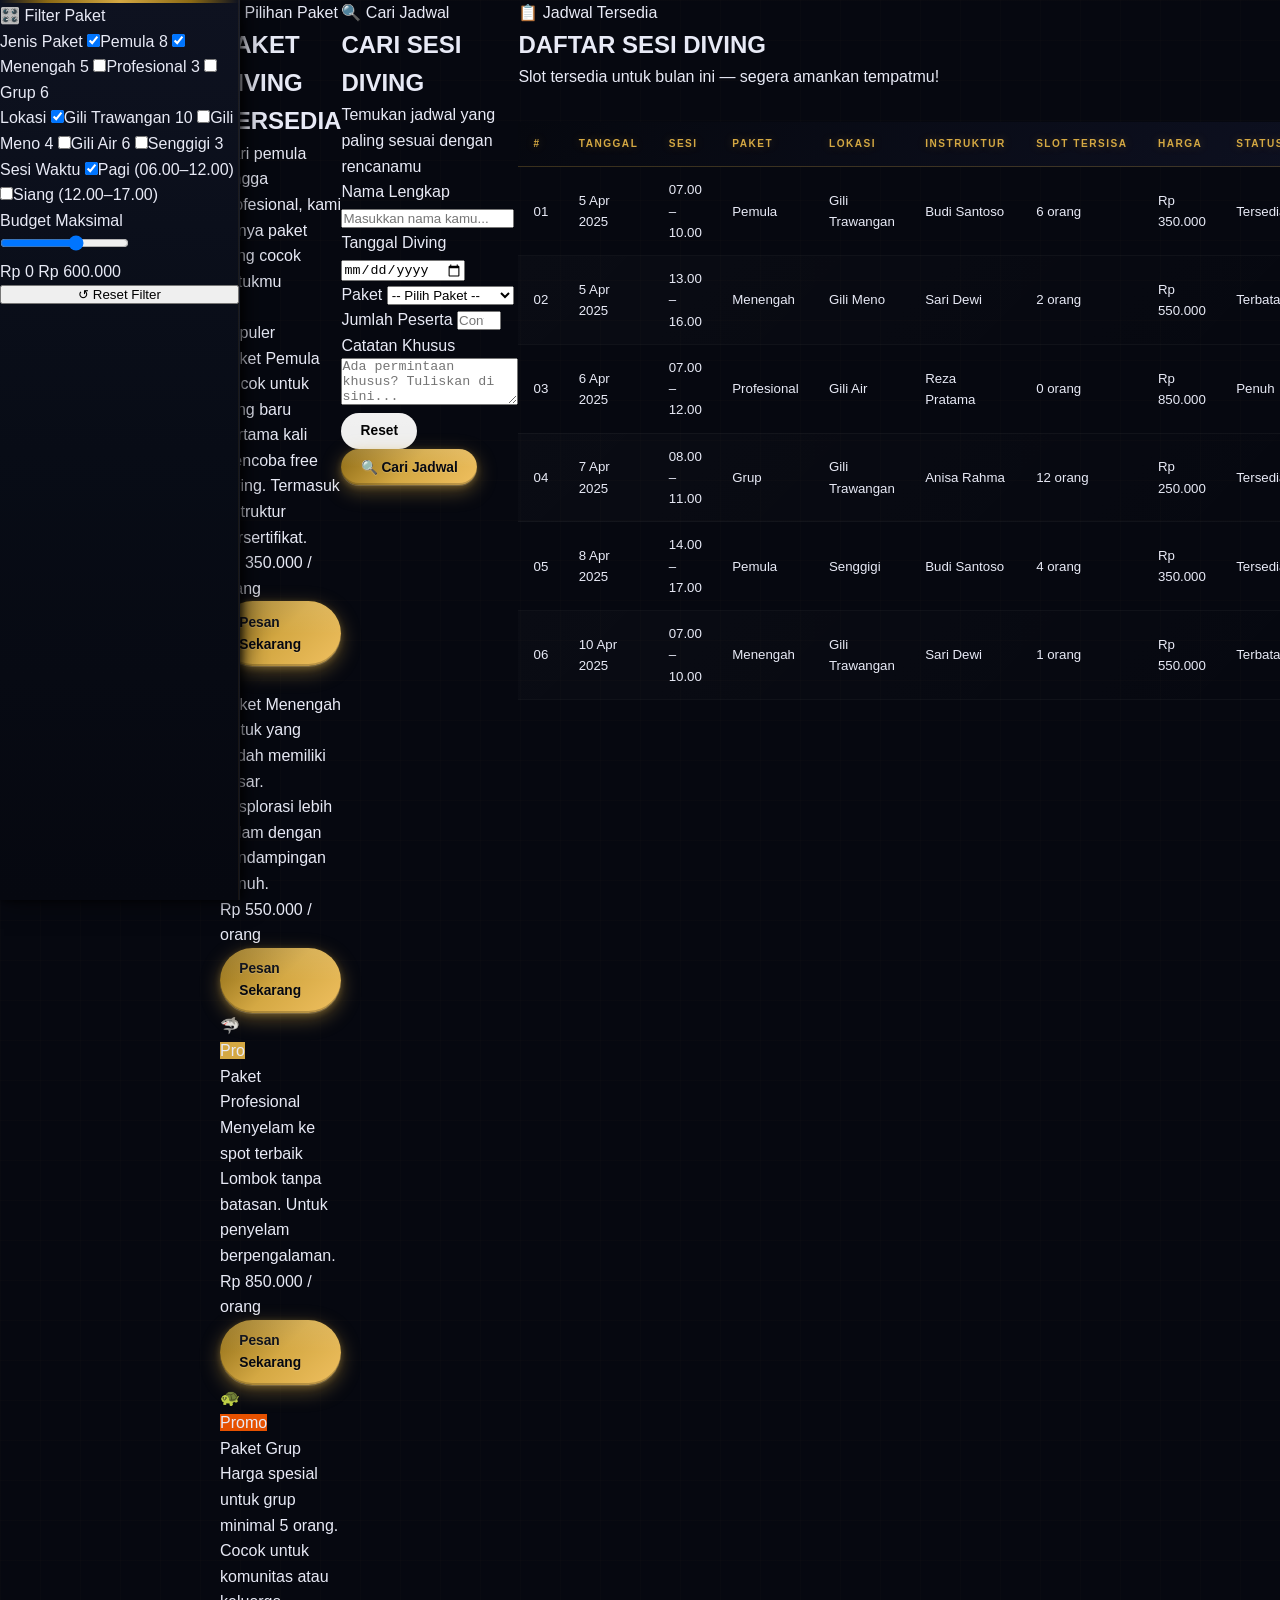
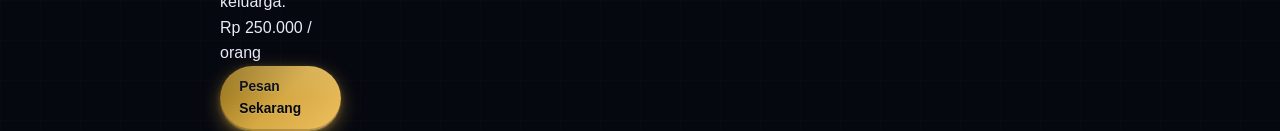
==== commit 6795a411: "Update index.html" ====
--- a/index.html
+++ b/index.html
@@ -3,12 +3,13 @@
   <head>
     <meta charset="UTF-8" />
     <meta name="viewport" content="width=device-width, initial-scale=1.0" />
-    <title>Website Reservasi Diving</title>
+    <title>Website Reservasi Diving — DiveLombok</title>
     <link rel="icon" type="image/x-icon" href="diving.jpg" />
-    <link rel="stylesheet" href="style.css" />
+    <link rel="stylesheet" href="adminstyle.css" />
   </head>
 
   <body>
+
     <!-- ══ 1. NAVBAR ══ -->
     <nav class="navbar" id="navbar">
       <a href="#" class="navbar-logo">
@@ -29,7 +30,7 @@
       </ul>
     </nav>
 
-    <!-- ══ 2. HERO SECTION ══ -->
+    <!-- ══ 2. HERO ══ -->
     <section class="hero" id="beranda">
       <div class="hero-content">
         <span class="hero-badge">🌊 Gili Trawangan · Lombok</span>
@@ -40,16 +41,11 @@
         </p>
 
         <div class="hero-img">
-          <img
-            src="diving.jpg"
-            alt="Orang sedang free diving di perairan Lombok"
-          />
+          <img src="diving.jpg" alt="Orang sedang free diving di perairan Lombok" />
         </div>
 
         <div class="hero-cta">
-          <a href="reservasi.html" class="btn btn-primary pulse"
-            >🤿 Mulai Reservasi</a
-          >
+          <a href="reservasi.html" class="btn btn-primary pulse">🤿 Mulai Reservasi</a>
           <a href="#paket" class="btn btn-outline">Lihat Paket ↓</a>
         </div>
       </div>
@@ -60,9 +56,7 @@
       <div class="section-header reveal">
         <span class="section-tag">🐠 Pilihan Paket</span>
         <h2>PAKET DIVING TERSEDIA</h2>
-        <p>
-          Dari pemula hingga profesional, kami punya paket yang cocok untukmu
-        </p>
+        <p>Dari pemula hingga profesional, kami punya paket yang cocok untukmu</p>
       </div>
 
       <div class="card-grid">
@@ -72,13 +66,10 @@
           <div class="card-body">
             <div class="card-title">Paket Pemula</div>
             <div class="card-text">
-              Cocok untuk yang baru pertama kali mencoba free diving. Termasuk
-              instruktur bersertifikat.
+              Cocok untuk yang baru pertama kali mencoba free diving. Termasuk instruktur bersertifikat.
             </div>
             <div class="card-price">Rp 350.000 <span>/ orang</span></div>
-            <a href="reservasi.html" class="btn btn-primary w-full"
-              >Pesan Sekarang</a
-            >
+            <a href="reservasi.html" class="btn btn-primary w-full">Pesan Sekarang</a>
           </div>
         </div>
 
@@ -87,31 +78,23 @@
           <div class="card-body">
             <div class="card-title">Paket Menengah</div>
             <div class="card-text">
-              Untuk yang sudah memiliki dasar. Eksplorasi lebih dalam dengan
-              pendampingan penuh.
+              Untuk yang sudah memiliki dasar. Eksplorasi lebih dalam dengan pendampingan penuh.
             </div>
             <div class="card-price">Rp 550.000 <span>/ orang</span></div>
-            <a href="reservasi.html" class="btn btn-primary w-full"
-              >Pesan Sekarang</a
-            >
+            <a href="reservasi.html" class="btn btn-primary w-full">Pesan Sekarang</a>
           </div>
         </div>
 
         <div class="card reveal relative">
           <div class="card-img">🦈</div>
-          <span class="card-badge" style="background: var(--blue-mid)"
-            >Pro</span
-          >
+          <span class="card-badge" style="background: var(--blue-mid)">Pro</span>
           <div class="card-body">
             <div class="card-title">Paket Profesional</div>
             <div class="card-text">
-              Menyelam ke spot terbaik Lombok tanpa batasan. Untuk penyelam
-              berpengalaman.
+              Menyelam ke spot terbaik Lombok tanpa batasan. Untuk penyelam berpengalaman.
             </div>
             <div class="card-price">Rp 850.000 <span>/ orang</span></div>
-            <a href="reservasi.html" class="btn btn-primary w-full"
-              >Pesan Sekarang</a
-            >
+            <a href="reservasi.html" class="btn btn-primary w-full">Pesan Sekarang</a>
           </div>
         </div>
 
@@ -121,13 +104,10 @@
           <div class="card-body">
             <div class="card-title">Paket Grup</div>
             <div class="card-text">
-              Harga spesial untuk grup minimal 5 orang. Cocok untuk komunitas
-              atau keluarga.
+              Harga spesial untuk grup minimal 5 orang. Cocok untuk komunitas atau keluarga.
             </div>
             <div class="card-price">Rp 250.000 <span>/ orang</span></div>
-            <a href="reservasi.html" class="btn btn-primary w-full"
-              >Pesan Sekarang</a
-            >
+            <a href="reservasi.html" class="btn btn-primary w-full">Pesan Sekarang</a>
           </div>
         </div>
       </div>
@@ -166,35 +146,17 @@
 
           <div class="form-group">
             <label for="peserta">Jumlah Peserta</label>
-            <input
-              type="number"
-              id="peserta"
-              placeholder="Contoh: 2"
-              min="1"
-              max="20"
-            />
+            <input type="number" id="peserta" placeholder="Contoh: 2" min="1" max="20" />
           </div>
 
           <div class="form-group full">
             <label for="catatan">Catatan Khusus</label>
-            <textarea
-              id="catatan"
-              rows="3"
-              placeholder="Ada permintaan khusus? Tuliskan di sini..."
-            ></textarea>
+            <textarea id="catatan" rows="3" placeholder="Ada permintaan khusus? Tuliskan di sini..."></textarea>
           </div>
 
           <div class="form-submit">
-            <button type="button" class="btn btn-outline" onclick="resetForm()">
-              Reset
-            </button>
-            <button
-              type="button"
-              class="btn btn-primary"
-              onclick="cariJadwal()"
-            >
-              🔍 Cari Jadwal
-            </button>
+            <button type="button" class="btn btn-outline" onclick="resetForm()">Reset</button>
+            <button type="button" class="btn btn-primary" onclick="cariJadwal()">🔍 Cari Jadwal</button>
           </div>
         </div>
       </div>
@@ -202,10 +164,7 @@
 
     <!-- ══ 5. TABEL JADWAL ══ -->
     <section class="table-section" id="jadwal">
-      <div
-        class="section-header reveal"
-        style="max-width: 1200px; margin: 0 auto 2rem"
-      >
+      <div class="section-header reveal" style="max-width:1200px;margin:0 auto 2rem">
         <span class="section-tag">📋 Jadwal Tersedia</span>
         <h2>DAFTAR SESI DIVING</h2>
         <p>Slot tersedia untuk bulan ini — segera amankan tempatmu!</p>
@@ -228,156 +187,70 @@
           </thead>
           <tbody>
             <tr>
-              <td>01</td>
-              <td>5 Apr 2025</td>
-              <td>07.00 – 10.00</td>
-              <td>Pemula</td>
-              <td>Gili Trawangan</td>
-              <td>Budi Santoso</td>
-              <td>6 orang</td>
-              <td>Rp 350.000</td>
-              <td><span class="table-badge badge-available">Tersedia</span></td>
-            </tr>
-            <tr>
-              <td>02</td>
-              <td>5 Apr 2025</td>
-              <td>13.00 – 16.00</td>
-              <td>Menengah</td>
-              <td>Gili Meno</td>
-              <td>Sari Dewi</td>
-              <td>2 orang</td>
-              <td>Rp 550.000</td>
-              <td><span class="table-badge badge-limited">Terbatas</span></td>
-            </tr>
-            <tr>
-              <td>03</td>
-              <td>6 Apr 2025</td>
-              <td>07.00 – 12.00</td>
-              <td>Profesional</td>
-              <td>Gili Air</td>
-              <td>Reza Pratama</td>
-              <td>0 orang</td>
-              <td>Rp 850.000</td>
-              <td><span class="table-badge badge-full">Penuh</span></td>
-            </tr>
-            <tr>
-              <td>04</td>
-              <td>7 Apr 2025</td>
-              <td>08.00 – 11.00</td>
-              <td>Grup</td>
-              <td>Gili Trawangan</td>
-              <td>Anisa Rahma</td>
-              <td>12 orang</td>
-              <td>Rp 250.000</td>
-              <td><span class="table-badge badge-available">Tersedia</span></td>
-            </tr>
-            <tr>
-              <td>05</td>
-              <td>8 Apr 2025</td>
-              <td>14.00 – 17.00</td>
-              <td>Pemula</td>
-              <td>Senggigi</td>
-              <td>Budi Santoso</td>
-              <td>4 orang</td>
-              <td>Rp 350.000</td>
-              <td><span class="table-badge badge-available">Tersedia</span></td>
-            </tr>
-            <tr>
-              <td>06</td>
-              <td>10 Apr 2025</td>
-              <td>07.00 – 10.00</td>
-              <td>Menengah</td>
-              <td>Gili Trawangan</td>
-              <td>Sari Dewi</td>
-              <td>1 orang</td>
-              <td>Rp 550.000</td>
-              <td><span class="table-badge badge-limited">Terbatas</span></td>
+              <td>01</td><td>5 Apr 2025</td><td>07.00 – 10.00</td><td>Pemula</td>
+              <td>Gili Trawangan</td><td>Budi Santoso</td><td>6 orang</td>
+              <td>Rp 350.000</td><td><span class="table-badge badge-available">Tersedia</span></td>
+            </tr>
+            <tr>
+              <td>02</td><td>5 Apr 2025</td><td>13.00 – 16.00</td><td>Menengah</td>
+              <td>Gili Meno</td><td>Sari Dewi</td><td>2 orang</td>
+              <td>Rp 550.000</td><td><span class="table-badge badge-limited">Terbatas</span></td>
+            </tr>
+            <tr>
+              <td>03</td><td>6 Apr 2025</td><td>07.00 – 12.00</td><td>Profesional</td>
+              <td>Gili Air</td><td>Reza Pratama</td><td>0 orang</td>
+              <td>Rp 850.000</td><td><span class="table-badge badge-full">Penuh</span></td>
+            </tr>
+            <tr>
+              <td>04</td><td>7 Apr 2025</td><td>08.00 – 11.00</td><td>Grup</td>
+              <td>Gili Trawangan</td><td>Anisa Rahma</td><td>12 orang</td>
+              <td>Rp 250.000</td><td><span class="table-badge badge-available">Tersedia</span></td>
+            </tr>
+            <tr>
+              <td>05</td><td>8 Apr 2025</td><td>14.00 – 17.00</td><td>Pemula</td>
+              <td>Senggigi</td><td>Budi Santoso</td><td>4 orang</td>
+              <td>Rp 350.000</td><td><span class="table-badge badge-available">Tersedia</span></td>
+            </tr>
+            <tr>
+              <td>06</td><td>10 Apr 2025</td><td>07.00 – 10.00</td><td>Menengah</td>
+              <td>Gili Trawangan</td><td>Sari Dewi</td><td>1 orang</td>
+              <td>Rp 550.000</td><td><span class="table-badge badge-limited">Terbatas</span></td>
             </tr>
           </tbody>
         </table>
       </div>
     </section>
 
-    <!-- ══ 6. SIDEBAR FILTER + KONTEN ══ -->
+    <!-- ══ 6. SIDEBAR FILTER ══ -->
     <div class="content-with-sidebar" id="filter">
-      <!-- Sidebar -->
       <aside class="sidebar reveal">
         <div class="sidebar-title">🎛️ Filter Paket</div>
 
         <div class="filter-group">
           <span class="filter-group-label">Jenis Paket</span>
-          <label class="checkbox-label">
-            <input type="checkbox" checked />
-            <span class="checkbox-custom"></span>
-            Pemula <span class="filter-count">8</span>
-          </label>
-          <label class="checkbox-label">
-            <input type="checkbox" checked />
-            <span class="checkbox-custom"></span>
-            Menengah <span class="filter-count">5</span>
-          </label>
-          <label class="checkbox-label">
-            <input type="checkbox" />
-            <span class="checkbox-custom"></span>
-            Profesional <span class="filter-count">3</span>
-          </label>
-          <label class="checkbox-label">
-            <input type="checkbox" />
-            <span class="checkbox-custom"></span>
-            Grup <span class="filter-count">6</span>
-          </label>
+          <label class="checkbox-label"><input type="checkbox" checked /><span class="checkbox-custom"></span>Pemula <span class="filter-count">8</span></label>
+          <label class="checkbox-label"><input type="checkbox" checked /><span class="checkbox-custom"></span>Menengah <span class="filter-count">5</span></label>
+          <label class="checkbox-label"><input type="checkbox" /><span class="checkbox-custom"></span>Profesional <span class="filter-count">3</span></label>
+          <label class="checkbox-label"><input type="checkbox" /><span class="checkbox-custom"></span>Grup <span class="filter-count">6</span></label>
         </div>
 
         <div class="filter-group">
           <span class="filter-group-label">Lokasi</span>
-          <label class="checkbox-label">
-            <input type="checkbox" checked />
-            <span class="checkbox-custom"></span>
-            Gili Trawangan <span class="filter-count">10</span>
-          </label>
-          <label class="checkbox-label">
-            <input type="checkbox" />
-            <span class="checkbox-custom"></span>
-            Gili Meno <span class="filter-count">4</span>
-          </label>
-          <label class="checkbox-label">
-            <input type="checkbox" />
-            <span class="checkbox-custom"></span>
-            Gili Air <span class="filter-count">6</span>
-          </label>
-          <label class="checkbox-label">
-            <input type="checkbox" />
-            <span class="checkbox-custom"></span>
-            Senggigi <span class="filter-count">3</span>
-          </label>
+          <label class="checkbox-label"><input type="checkbox" checked /><span class="checkbox-custom"></span>Gili Trawangan <span class="filter-count">10</span></label>
+          <label class="checkbox-label"><input type="checkbox" /><span class="checkbox-custom"></span>Gili Meno <span class="filter-count">4</span></label>
+          <label class="checkbox-label"><input type="checkbox" /><span class="checkbox-custom"></span>Gili Air <span class="filter-count">6</span></label>
+          <label class="checkbox-label"><input type="checkbox" /><span class="checkbox-custom"></span>Senggigi <span class="filter-count">3</span></label>
         </div>
 
         <div class="filter-group">
           <span class="filter-group-label">Sesi Waktu</span>
-          <label class="checkbox-label">
-            <input type="checkbox" checked />
-            <span class="checkbox-custom"></span>
-            Pagi (06.00–12.00)
-          </label>
-          <label class="checkbox-label">
-            <input type="checkbox" />
-            <span class="checkbox-custom"></span>
-            Siang (12.00–17.00)
-          </label>
+          <label class="checkbox-label"><input type="checkbox" checked /><span class="checkbox-custom"></span>Pagi (06.00–12.00)</label>
+          <label class="checkbox-label"><input type="checkbox" /><span class="checkbox-custom"></span>Siang (12.00–17.00)</label>
         </div>
 
         <div class="filter-group">
           <span class="filter-group-label">Budget Maksimal</span>
-          <input
-            type="range"
-            class="range-slider"
-            min="0"
-            max="1000000"
-            value="600000"
-            step="50000"
-            id="priceRange"
-            oninput="updatePrice(this.value)"
-          />
+          <input type="range" class="range-slider" min="0" max="1000000" value="600000" step="50000" id="priceRange" oninput="updatePrice(this.value)" />
           <div class="range-value">
             <span>Rp 0</span>
             <span id="priceLabel">Rp 600.000</span>
@@ -387,143 +260,56 @@
         <button class="sidebar-reset">↺ Reset Filter</button>
       </aside>
 
-      <!-- Konten di sebelah sidebar -->
       <div>
-        <div
-          class="section-header reveal"
-          style="text-align: left; margin-bottom: 1.5rem"
-        >
+        <div class="section-header reveal" style="text-align:left;margin-bottom:1.5rem">
           <span class="section-tag">✅ Hasil Filter</span>
           <h2>PAKET YANG COCOK</h2>
           <p>Menampilkan 2 paket sesuai filter kamu</p>
         </div>
 
-        <div style="display: grid; grid-template-columns: 1fr; gap: 1rem">
-          <div
-            class="card reveal"
-            style="flex-direction: row; max-width: 100%; align-items: stretch"
-          >
-            <div
-              class="card-img"
-              style="
-                width: 120px;
-                min-height: 120px;
-                flex-shrink: 0;
-                height: auto;
-              "
-            >
-              🐠
-            </div>
+        <div style="display:grid;grid-template-columns:1fr;gap:1rem">
+          <div class="card reveal" style="flex-direction:row;max-width:100%;align-items:stretch">
+            <div class="card-img" style="width:120px;min-height:120px;flex-shrink:0;height:auto">🐠</div>
             <div class="card-body">
-              <div
-                style="
-                  display: flex;
-                  justify-content: space-between;
-                  align-items: start;
-                  flex-wrap: wrap;
-                  gap: 0.5rem;
-                "
-              >
+              <div style="display:flex;justify-content:space-between;align-items:start;flex-wrap:wrap;gap:0.5rem">
                 <div class="card-title">Paket Pemula — Gili Trawangan</div>
                 <span class="table-badge badge-available">Tersedia</span>
               </div>
-              <div class="card-text">
-                Sesi pagi · 07.00–10.00 · Instruktur: Budi Santoso · 6 slot
-                tersisa
+              <div class="card-text">Sesi pagi · 07.00–10.00 · Instruktur: Budi Santoso · 6 slot tersisa</div>
+              <div style="display:flex;justify-content:space-between;align-items:center;flex-wrap:wrap;gap:0.5rem">
+                <div class="card-price" style="margin:0">Rp 350.000 <span>/ orang</span></div>
+                <a href="reservasi.html" class="btn btn-primary" style="padding:0.5rem 1.2rem;font-size:0.85rem">Pesan →</a>
               </div>
-              <div
-                style="
-                  display: flex;
-                  justify-content: space-between;
-                  align-items: center;
-                  flex-wrap: wrap;
-                  gap: 0.5rem;
-                "
-              >
-                <div class="card-price" style="margin: 0">
-                  Rp 350.000 <span>/ orang</span>
-                </div>
-                <a
-                  href="reservasi.html"
-                  class="btn btn-primary"
-                  style="padding: 0.5rem 1.2rem; font-size: 0.85rem"
-                  >Pesan →</a
-                >
-              </div>
-            </div>
-          </div>
-
-          <div
-            class="card reveal"
-            style="flex-direction: row; max-width: 100%; align-items: stretch"
-          >
-            <div
-              class="card-img"
-              style="
-                width: 120px;
-                min-height: 120px;
-                flex-shrink: 0;
-                height: auto;
-              "
-            >
-              🐙
-            </div>
+            </div>
+          </div>
+
+          <div class="card reveal" style="flex-direction:row;max-width:100%;align-items:stretch">
+            <div class="card-img" style="width:120px;min-height:120px;flex-shrink:0;height:auto">🐙</div>
             <div class="card-body">
-              <div
-                style="
-                  display: flex;
-                  justify-content: space-between;
-                  align-items: start;
-                  flex-wrap: wrap;
-                  gap: 0.5rem;
-                "
-              >
+              <div style="display:flex;justify-content:space-between;align-items:start;flex-wrap:wrap;gap:0.5rem">
                 <div class="card-title">Paket Menengah — Gili Trawangan</div>
                 <span class="table-badge badge-limited">Terbatas</span>
               </div>
-              <div class="card-text">
-                Sesi siang · 13.00–16.00 · Instruktur: Sari Dewi · 1 slot
-                tersisa
+              <div class="card-text">Sesi siang · 13.00–16.00 · Instruktur: Sari Dewi · 1 slot tersisa</div>
+              <div style="display:flex;justify-content:space-between;align-items:center;flex-wrap:wrap;gap:0.5rem">
+                <div class="card-price" style="margin:0">Rp 550.000 <span>/ orang</span></div>
+                <a href="reservasi.html" class="btn btn-primary" style="padding:0.5rem 1.2rem;font-size:0.85rem">Pesan →</a>
               </div>
-              <div
-                style="
-                  display: flex;
-                  justify-content: space-between;
-                  align-items: center;
-                  flex-wrap: wrap;
-                  gap: 0.5rem;
-                "
-              >
-                <div class="card-price" style="margin: 0">
-                  Rp 550.000 <span>/ orang</span>
-                </div>
-                <a
-                  href="reservasi.html"
-                  class="btn btn-primary"
-                  style="padding: 0.5rem 1.2rem; font-size: 0.85rem"
-                  >Pesan →</a
-                >
-              </div>
             </div>
           </div>
         </div>
       </div>
     </div>
 
-    <!-- ══ 7. FOOTER — 3 Kolom ══ -->
+    <!-- ══ 7. FOOTER ══ -->
     <footer class="footer">
       <div class="footer-grid">
-        <!-- Kolom 1: Brand -->
         <div class="footer-brand">
           <a href="#" class="navbar-logo">
             <div class="logo-icon">🤿</div>
             DIVE<span>LOMBOK</span>
           </a>
-          <p>
-            Platform reservasi diving terpercaya di Lombok. Kami hadir untuk
-            membantu setiap pecinta laut menjelajahi keindahan bawah laut Nusa
-            Tenggara Barat.
-          </p>
+          <p>Platform reservasi diving terpercaya di Lombok. Kami hadir untuk membantu setiap pecinta laut menjelajahi keindahan bawah laut Nusa Tenggara Barat.</p>
           <div class="footer-socials">
             <div class="social-btn">📘</div>
             <div class="social-btn">📷</div>
@@ -532,7 +318,6 @@
           </div>
         </div>
 
-        <!-- Kolom 2: Link Cepat -->
         <div>
           <div class="footer-col-title">Link Cepat</div>
           <ul class="footer-links">
@@ -545,25 +330,20 @@
           </ul>
         </div>
 
-        <!-- Kolom 3: Kontak -->
         <div>
           <div class="footer-col-title">Informasi Kontak</div>
-
           <div class="footer-contact-item">
             <div class="contact-icon">📍</div>
             <div>Jl. Pantai Gili Trawangan No. 10, Lombok, NTB</div>
           </div>
-
           <div class="footer-contact-item">
             <div class="contact-icon">📞</div>
             <div>0812-5678-1234</div>
           </div>
-
           <div class="footer-contact-item">
             <div class="contact-icon">📧</div>
             <div>info@divelombok.id</div>
           </div>
-
           <div class="footer-contact-item">
             <div class="contact-icon">🕐</div>
             <div>Senin – Minggu<br />08.00 – 18.00 WITA</div>
@@ -577,103 +357,59 @@
       </div>
     </footer>
 
-    <!-- Scroll to Top Button -->
-    <button
-      class="scroll-top"
-      id="scrollTop"
-      onclick="window.scrollTo({ top: 0, behavior: 'smooth' })"
-    >
-      ↑
-    </button>
-
-    <!-- ══ JavaScript ══ -->
+    <button class="scroll-top" id="scrollTop" onclick="window.scrollTo({top:0,behavior:'smooth'})">↑</button>
+
     <script>
-      // Navbar scroll effect
       const navbar = document.getElementById("navbar");
       window.addEventListener("scroll", () => {
         navbar.classList.toggle("scrolled", window.scrollY > 60);
-        document
-          .getElementById("scrollTop")
-          .classList.toggle("show", window.scrollY > 400);
+        document.getElementById("scrollTop").classList.toggle("show", window.scrollY > 400);
       });
 
-      // Hamburger toggle
       const toggle = document.getElementById("navToggle");
-      const menu = document.getElementById("navMenu");
+      const menu   = document.getElementById("navMenu");
       toggle.addEventListener("click", () => {
         toggle.classList.toggle("open");
         menu.classList.toggle("open");
       });
-
-      // Close menu on link click
-      menu.querySelectorAll("a").forEach((a) => {
-        a.addEventListener("click", () => {
-          toggle.classList.remove("open");
-          menu.classList.remove("open");
+      menu.querySelectorAll("a").forEach(a => {
+        a.addEventListener("click", () => { toggle.classList.remove("open"); menu.classList.remove("open"); });
+      });
+
+      const observer = new IntersectionObserver((entries) => {
+        entries.forEach((e, i) => {
+          if (e.isIntersecting) {
+            setTimeout(() => e.target.classList.add("visible"), i * 80);
+            observer.unobserve(e.target);
+          }
         });
-      });
-
-      // Scroll Reveal (Animasi 1)
-      const observer = new IntersectionObserver(
-        (entries) => {
-          entries.forEach((e, i) => {
-            if (e.isIntersecting) {
-              setTimeout(() => e.target.classList.add("visible"), i * 80);
-              observer.unobserve(e.target);
-            }
-          });
-        },
-        { threshold: 0.1 },
-      );
-
-      document
-        .querySelectorAll(".reveal")
-        .forEach((el) => observer.observe(el));
-
-      // Price range
+      }, { threshold: 0.1 });
+      document.querySelectorAll(".reveal").forEach(el => observer.observe(el));
+
       function updatePrice(val) {
-        const formatted = "Rp " + parseInt(val).toLocaleString("id-ID");
-        document.getElementById("priceLabel").textContent = formatted;
+        document.getElementById("priceLabel").textContent = "Rp " + parseInt(val).toLocaleString("id-ID");
       }
 
-      // Form actions
       function resetForm() {
-        ["nama", "tanggal", "paket-cari", "peserta", "catatan"].forEach(
-          (id) => {
-            const el = document.getElementById(id);
-            if (el) el.value = "";
-          },
-        );
+        ["nama","tanggal","paket-cari","peserta","catatan"].forEach(id => {
+          const el = document.getElementById(id);
+          if (el) el.value = "";
+        });
       }
 
       function cariJadwal() {
         const nama = document.getElementById("nama").value;
-        if (!nama) {
-          alert("Mohon isi nama terlebih dahulu!");
-          return;
-        }
-        alert(
-          "🔍 Mencari jadwal untuk: " +
-            nama +
-            "\n\nScroll ke bawah untuk melihat hasil.",
-        );
-        document
-          .getElementById("jadwal")
-          .scrollIntoView({ behavior: "smooth" });
+        if (!nama) { alert("Mohon isi nama terlebih dahulu!"); return; }
+        alert("🔍 Mencari jadwal untuk: " + nama + "\n\nScroll ke bawah untuk melihat hasil.");
+        document.getElementById("jadwal").scrollIntoView({ behavior: "smooth" });
       }
 
-      // Active nav link on scroll
       const sections = document.querySelectorAll("section[id], div[id]");
       window.addEventListener("scroll", () => {
         let current = "";
-        sections.forEach((s) => {
-          if (window.scrollY >= s.offsetTop - 80) current = s.id;
-        });
-        menu.querySelectorAll("a").forEach((a) => {
-          a.classList.toggle(
-            "active",
-            a.getAttribute("href") === "#" + current,
-          );
+        sections.forEach(s => { if (window.scrollY >= s.offsetTop - 80) current = s.id; });
+        menu.querySelectorAll("a").forEach(a => {
+          a.classList.toggle("active", a.getAttribute("href") === "#" + current);
         });
       });
     </script>
--- a/adminstyle.css
+++ b/adminstyle.css
@@ -0,0 +1,1050 @@
+:root {
+  /* Core Dark Palette */
+  --bg-base:       #060810;
+  --bg-surface:    #0c0f1a;
+  --bg-card:       #111627;
+  --bg-elevated:   #18203a;
+  --bg-hover:      #1f2945;
+
+  /* Gold Accent */
+  --gold:          #d4a843;
+  --gold-light:    #f0c060;
+  --gold-dim:      #8b6914;
+  --gold-pale:     rgba(212,168,67,0.1);
+  --gold-glow:     rgba(212,168,67,0.3);
+  --gold-border:   rgba(212,168,67,0.25);
+
+  /* Status Colors */
+  --danger:        #ef5350;
+  --danger-pale:   rgba(239,83,80,0.1);
+  --success:       #10b981;
+  --warning:       #f97316;
+
+  /* Text */
+  --text-1:        #e8eaf6;
+  --text-2:        #8892b0;
+  --text-3:        #4a5568;
+
+  /* Borders */
+  --border:        rgba(255,255,255,0.06);
+  --border-md:     rgba(255,255,255,0.10);
+
+  /* Legacy aliases */
+  --blue-deep:     #060810;
+  --blue-dark:     #0c0f1a;
+  --blue-mid:      #d4a843;
+  --blue-bright:   #f0c060;
+  --blue-light:    #fad080;
+  --blue-pale:     #111627;
+  --teal:          #d4a843;
+  --teal-light:    #f0c060;
+  --white:         #e8eaf6;
+  --gray-light:    #0c0f1a;
+  --gray-bg:       #060810;
+  --gray-text:     #8892b0;
+
+  --sidebar-w:     240px;
+
+  /* 3D Shadows */
+  --shadow-sm:     0 2px 8px rgba(0,0,0,0.5),
+                   0 1px 2px rgba(0,0,0,0.7);
+  --shadow-md:     0 8px 24px rgba(0,0,0,0.6),
+                   0 2px 8px rgba(0,0,0,0.8),
+                   inset 0 1px 0 rgba(255,255,255,0.04);
+  --shadow-lg:     0 20px 60px rgba(0,0,0,0.7),
+                   0 8px 24px rgba(0,0,0,0.8),
+                   inset 0 1px 0 rgba(255,255,255,0.05);
+  --shadow-gold:   0 8px 32px rgba(212,168,67,0.25),
+                   0 2px 8px rgba(212,168,67,0.15);
+  --shadow-3d:     0 20px 40px rgba(0,0,0,0.6),
+                   0 8px 16px rgba(0,0,0,0.5),
+                   0 2px 4px rgba(0,0,0,0.8),
+                   inset 0 1px 0 rgba(255,255,255,0.08),
+                   inset 0 -1px 0 rgba(0,0,0,0.3);
+
+  --radius-sm:     8px;
+  --radius-md:     14px;
+  --radius-lg:     22px;
+  --transition:    0.28s cubic-bezier(0.4,0,0.2,1);
+}
+
+/* ── Reset ── */
+*, *::before, *::after { box-sizing: border-box; margin: 0; padding: 0; }
+html { scroll-behavior: smooth; }
+
+body {
+  font-family: "Nunito", sans-serif;
+  background: var(--bg-base);
+  color: var(--text-1);
+  min-height: 100vh;
+  display: flex;
+  overflow-x: hidden;
+  line-height: 1.6;
+
+  /* Subtle grid texture for depth */
+  background-image:
+    linear-gradient(rgba(212,168,67,0.015) 1px, transparent 1px),
+    linear-gradient(90deg, rgba(212,168,67,0.015) 1px, transparent 1px);
+  background-size: 40px 40px;
+}
+
+a { text-decoration: none; color: inherit; }
+img { max-width: 100%; display: block; }
+
+/* ══════════════════════════════════════════
+   SIDEBAR — 3D Floating Panel
+══════════════════════════════════════════ */
+.sidebar {
+  width: var(--sidebar-w);
+  min-height: 100vh;
+  background: linear-gradient(180deg,
+    #0e1220 0%,
+    #080c16 50%,
+    #060810 100%
+  );
+  border-right: 1px solid var(--border);
+  display: flex;
+  flex-direction: column;
+  position: fixed;
+  left: 0; top: 0; bottom: 0;
+  z-index: 200;
+  transition: transform var(--transition);
+
+  /* 3D depth effect */
+  box-shadow:
+    4px 0 24px rgba(0,0,0,0.6),
+    2px 0 8px rgba(0,0,0,0.8),
+    inset -1px 0 0 rgba(212,168,67,0.08);
+}
+
+/* Gold shimmer line at top */
+.sidebar::before {
+  content: "";
+  display: block;
+  height: 3px;
+  background: linear-gradient(90deg,
+    transparent 0%,
+    var(--gold-dim) 20%,
+    var(--gold) 50%,
+    var(--gold-dim) 80%,
+    transparent 100%
+  );
+  flex-shrink: 0;
+  animation: shimmerLine 3s ease-in-out infinite;
+}
+
+@keyframes shimmerLine {
+  0%,100% { opacity: 0.6; }
+  50%     { opacity: 1; }
+}
+
+.sidebar-brand {
+  padding: 1.25rem 1.25rem 1rem;
+  border-bottom: 1px solid var(--border);
+  display: flex;
+  align-items: center;
+  gap: 0.65rem;
+}
+
+.brand-icon {
+  width: 40px; height: 40px;
+  flex-shrink: 0;
+  background: linear-gradient(135deg, #1a1200, #2d2008);
+  border: 1px solid var(--gold-border);
+  border-radius: 10px;
+  display: flex; align-items: center; justify-content: center;
+  font-size: 1.2rem;
+
+  /* 3D icon effect */
+  box-shadow:
+    0 4px 12px rgba(0,0,0,0.5),
+    0 1px 3px rgba(0,0,0,0.8),
+    inset 0 1px 0 rgba(212,168,67,0.2),
+    inset 0 -1px 0 rgba(0,0,0,0.4);
+}
+
+.brand-name {
+  font-family: "Bebas Neue", sans-serif;
+  font-size: 1.15rem;
+  letter-spacing: 2px;
+  color: var(--text-1);
+  text-shadow: 0 1px 3px rgba(0,0,0,0.8);
+}
+
+.brand-name span { color: var(--gold); }
+
+.brand-role {
+  font-size: 0.58rem;
+  font-weight: 800;
+  letter-spacing: 2px;
+  text-transform: uppercase;
+  color: var(--text-3);
+  margin-top: 1px;
+}
+
+.admin-badge {
+  margin: 1rem 1.25rem 0;
+  background: rgba(239,83,80,0.08);
+  border: 1px solid rgba(239,83,80,0.2);
+  border-radius: var(--radius-sm);
+  padding: 0.45rem 0.75rem;
+  display: flex; align-items: center; gap: 0.5rem;
+  box-shadow: 0 2px 8px rgba(0,0,0,0.4), inset 0 1px 0 rgba(255,255,255,0.03);
+}
+
+.badge-dot {
+  width: 7px; height: 7px;
+  border-radius: 50%;
+  background: var(--danger);
+  flex-shrink: 0;
+  animation: ping 1.8s ease infinite;
+  box-shadow: 0 0 6px rgba(239,83,80,0.6);
+}
+
+@keyframes ping {
+  0%,100% { box-shadow: 0 0 0 0 rgba(239,83,80,0.6); }
+  60%     { box-shadow: 0 0 0 6px rgba(239,83,80,0); }
+}
+
+.admin-badge span {
+  font-size: 0.68rem; font-weight: 800;
+  color: #ff8a80; letter-spacing: 1px; text-transform: uppercase;
+}
+
+.sidebar-nav { flex: 1; padding: 1.25rem 0; overflow-y: auto; }
+
+.nav-label {
+  font-size: 0.56rem; font-weight: 800;
+  letter-spacing: 2.5px; text-transform: uppercase;
+  color: var(--text-3);
+  padding: 0 1.25rem;
+  margin-bottom: 0.4rem; margin-top: 0.75rem;
+}
+
+.nav-item {
+  display: flex; align-items: center; gap: 0.7rem;
+  padding: 0.6rem 1.25rem;
+  margin: 0.1rem 0.75rem;
+  border-radius: var(--radius-sm);
+  cursor: pointer;
+  font-size: 0.86rem; font-weight: 700;
+  color: var(--text-2);
+  text-decoration: none;
+  border-left: 2px solid transparent;
+  transition: all var(--transition);
+  position: relative;
+}
+
+.nav-item::before {
+  content: "";
+  position: absolute;
+  inset: 0;
+  border-radius: var(--radius-sm);
+  background: linear-gradient(135deg, rgba(212,168,67,0.08), transparent);
+  opacity: 0;
+  transition: opacity var(--transition);
+}
+
+.nav-item:hover {
+  background: rgba(255,255,255,0.04);
+  color: var(--text-1);
+  border-left-color: rgba(212,168,67,0.3);
+  transform: translateX(2px);
+  box-shadow: 0 2px 8px rgba(0,0,0,0.3);
+}
+
+.nav-item:hover::before { opacity: 1; }
+
+.nav-item.active {
+  background: linear-gradient(135deg, rgba(212,168,67,0.12), rgba(212,168,67,0.04));
+  color: var(--gold-light);
+  border-left-color: var(--gold);
+  box-shadow:
+    0 4px 12px rgba(0,0,0,0.3),
+    inset 0 1px 0 rgba(212,168,67,0.1);
+}
+
+.nav-item.active::before { opacity: 1; }
+
+.nav-ico { font-size: 1rem; width: 20px; text-align: center; }
+
+.nav-cnt {
+  margin-left: auto;
+  background: linear-gradient(135deg, var(--gold-dim), var(--gold));
+  color: #060810;
+  font-size: 0.6rem; font-weight: 800;
+  padding: 0.15rem 0.5rem;
+  border-radius: 50px;
+  box-shadow: 0 2px 6px rgba(212,168,67,0.4);
+}
+
+.sidebar-footer {
+  padding: 1rem 1.25rem;
+  border-top: 1px solid var(--border);
+}
+
+.back-link {
+  display: flex; align-items: center; gap: 0.6rem;
+  padding: 0.6rem 0.75rem;
+  border-radius: var(--radius-sm);
+  color: var(--text-3);
+  font-size: 0.82rem; font-weight: 700;
+  text-decoration: none;
+  transition: all var(--transition);
+}
+
+.back-link:hover {
+  background: rgba(255,255,255,0.04);
+  color: var(--text-2);
+  transform: translateX(-2px);
+}
+
+.sidebar-overlay {
+  display: none;
+  position: fixed; inset: 0;
+  background: rgba(0,0,0,0.75);
+  backdrop-filter: blur(4px);
+  z-index: 190;
+}
+.sidebar-overlay.show { display: block; }
+
+/* ══════════════════════════════════════════
+   MAIN WRAPPER
+══════════════════════════════════════════ */
+.main {
+  margin-left: var(--sidebar-w);
+  flex: 1; min-height: 100vh;
+  display: flex; flex-direction: column;
+  background: transparent;
+}
+
+/* ══════════════════════════════════════════
+   TOPBAR — Glassmorphism 3D
+══════════════════════════════════════════ */
+.topbar {
+  background: rgba(12,15,26,0.85);
+  backdrop-filter: blur(20px);
+  -webkit-backdrop-filter: blur(20px);
+  border-bottom: 1px solid var(--border);
+  padding: 0 1.5rem;
+  height: 60px;
+  display: flex; align-items: center; justify-content: space-between;
+  position: sticky; top: 0; z-index: 100;
+
+  /* 3D depth */
+  box-shadow:
+    0 4px 24px rgba(0,0,0,0.5),
+    0 1px 0 rgba(212,168,67,0.08),
+    inset 0 -1px 0 rgba(0,0,0,0.3);
+}
+
+.topbar-toggle {
+  display: none;
+  background: none; border: none; cursor: pointer;
+  flex-direction: column; gap: 5px; padding: 4px;
+}
+
+.topbar-toggle span {
+  display: block; width: 22px; height: 2px;
+  background: var(--text-2); border-radius: 2px;
+  transition: transform var(--transition), opacity var(--transition);
+}
+
+.topbar-toggle.open span:nth-child(1) { transform: translateY(7px) rotate(45deg); }
+.topbar-toggle.open span:nth-child(2) { opacity: 0; }
+.topbar-toggle.open span:nth-child(3) { transform: translateY(-7px) rotate(-45deg); }
+
+.topbar-left { display: flex; align-items: center; gap: 0.75rem; }
+
+.topbar-title {
+  font-family: "Bebas Neue", sans-serif;
+  font-size: 1.2rem; letter-spacing: 2px;
+  color: var(--gold-light);
+  text-shadow: 0 0 20px rgba(212,168,67,0.4), 0 1px 3px rgba(0,0,0,0.8);
+}
+
+.topbar-sub { font-size: 0.7rem; color: var(--text-3); font-weight: 600; }
+
+.topbar-admin {
+  display: flex; align-items: center; gap: 0.5rem;
+  background: rgba(255,255,255,0.04);
+  backdrop-filter: blur(10px);
+  border-radius: 50px;
+  padding: 0.3rem 0.85rem 0.3rem 0.4rem;
+  border: 1px solid var(--gold-border);
+  box-shadow:
+    0 4px 12px rgba(0,0,0,0.4),
+    inset 0 1px 0 rgba(212,168,67,0.1);
+}
+
+.adm-avatar {
+  width: 28px; height: 28px;
+  border-radius: 50%;
+  background: linear-gradient(135deg, var(--gold-dim), var(--gold));
+  display: flex; align-items: center; justify-content: center;
+  font-size: 0.72rem; color: #060810; font-weight: 800;
+  box-shadow: 0 2px 8px rgba(212,168,67,0.4), 0 0 12px rgba(212,168,67,0.2);
+}
+
+.adm-name { font-size: 0.78rem; font-weight: 800; color: var(--text-1); }
+.adm-role {
+  font-size: 0.6rem; font-weight: 800;
+  text-transform: uppercase; letter-spacing: 1px;
+  color: var(--gold);
+  text-shadow: 0 0 8px rgba(212,168,67,0.5);
+}
+
+/* ══════════════════════════════════════════
+   PAGE BODY
+══════════════════════════════════════════ */
+.page-body { padding: 1.5rem; flex: 1; }
+
+.breadcrumb {
+  display: flex; align-items: center; gap: 0.4rem;
+  font-size: 0.74rem; color: var(--text-3); font-weight: 700;
+  margin-bottom: 1.25rem;
+}
+.breadcrumb a { color: var(--text-3); transition: color var(--transition); }
+.breadcrumb a:hover { color: var(--gold); }
+
+/* ══════════════════════════════════════════
+   STATS GRID — 3D Cards
+══════════════════════════════════════════ */
+.stats-grid {
+  display: grid;
+  grid-template-columns: repeat(2,1fr);
+  gap: 1rem;
+  margin-bottom: 1.5rem;
+}
+
+@media(min-width:700px) { .stats-grid { grid-template-columns: repeat(4,1fr); } }
+
+.stat-card {
+  background: linear-gradient(145deg, #181e32, #0f1422);
+  border-radius: var(--radius-md);
+  padding: 1.1rem 1.25rem;
+  border: 1px solid var(--border);
+  display: flex; align-items: center; gap: 0.9rem;
+  cursor: default;
+  position: relative;
+  overflow: hidden;
+
+  /* 3D layered shadow */
+  box-shadow: var(--shadow-3d);
+  transform: perspective(800px) rotateX(0deg);
+  transition: transform 0.35s cubic-bezier(0.34,1.56,0.64,1), box-shadow 0.35s ease;
+}
+
+/* Gloss overlay */
+.stat-card::before {
+  content: "";
+  position: absolute;
+  top: 0; left: 0; right: 0;
+  height: 50%;
+  background: linear-gradient(180deg,
+    rgba(255,255,255,0.04) 0%,
+    transparent 100%
+  );
+  border-radius: var(--radius-md) var(--radius-md) 0 0;
+  pointer-events: none;
+}
+
+/* Gold top border glow */
+.stat-card::after {
+  content: "";
+  position: absolute;
+  top: 0; left: 10%; right: 10%;
+  height: 1px;
+  background: linear-gradient(90deg, transparent, var(--gold), transparent);
+  opacity: 0;
+  transition: opacity 0.35s ease;
+}
+
+.stat-card:hover {
+  transform: perspective(800px) translateY(-8px) rotateX(4deg);
+  box-shadow:
+    0 30px 60px rgba(0,0,0,0.7),
+    0 12px 24px rgba(0,0,0,0.6),
+    0 0 0 1px rgba(212,168,67,0.2),
+    inset 0 1px 0 rgba(255,255,255,0.08);
+}
+
+.stat-card:hover::after { opacity: 1; }
+
+.stat-icon {
+  width: 48px; height: 48px;
+  border-radius: var(--radius-sm);
+  display: flex; align-items: center; justify-content: center;
+  font-size: 1.4rem; flex-shrink: 0;
+
+  /* 3D icon box */
+  box-shadow:
+    0 4px 12px rgba(0,0,0,0.5),
+    inset 0 1px 0 rgba(255,255,255,0.1),
+    inset 0 -1px 0 rgba(0,0,0,0.3);
+}
+
+.si-blue { background: linear-gradient(135deg, #1a1400, #2d2008); }
+.si-teal { background: linear-gradient(135deg, #001a0f, #002d1a); }
+.si-warn { background: linear-gradient(135deg, #1a0800, #2d1200); }
+.si-dng  { background: linear-gradient(135deg, #1a0000, #2d0808); }
+
+.stat-val {
+  font-family: "Bebas Neue", sans-serif;
+  font-size: 1.9rem; letter-spacing: 1px;
+  color: var(--gold-light);
+  line-height: 1;
+  text-shadow: 0 0 20px rgba(212,168,67,0.3), 0 1px 3px rgba(0,0,0,0.8);
+}
+
+.stat-lbl {
+  font-size: 0.64rem; font-weight: 800;
+  color: var(--text-3);
+  text-transform: uppercase; letter-spacing: 0.5px;
+  margin-top: 2px;
+}
+
+/* ══════════════════════════════════════════
+   CONTENT GRID
+══════════════════════════════════════════ */
+.content-grid {
+  display: grid;
+  grid-template-columns: 1fr;
+  gap: 1.25rem;
+}
+
+@media(min-width:1100px) {
+  .content-grid { grid-template-columns: 370px 1fr; align-items: start; }
+}
+
+/* ══════════════════════════════════════════
+   FORM CARD — 3D Panel
+══════════════════════════════════════════ */
+.form-card {
+  background: linear-gradient(145deg, #161d30, #0e1220);
+  border-radius: var(--radius-md);
+  border: 1px solid var(--border);
+  overflow: hidden;
+  position: sticky; top: 76px;
+
+  box-shadow: var(--shadow-3d);
+}
+
+.fcard-head {
+  padding: 1.1rem 1.25rem;
+  background: linear-gradient(135deg, #1a1200, #100c00);
+  border-bottom: 1px solid var(--gold-border);
+  display: flex; align-items: center; gap: 0.7rem;
+  transition: background var(--transition);
+  position: relative;
+  overflow: hidden;
+}
+
+/* Animated gold shimmer on header */
+.fcard-head::before {
+  content: "";
+  position: absolute;
+  top: 0; left: -100%; right: 0; bottom: 0;
+  background: linear-gradient(90deg,
+    transparent,
+    rgba(212,168,67,0.06),
+    transparent
+  );
+  animation: headerShimmer 4s ease-in-out infinite;
+}
+
+@keyframes headerShimmer {
+  0%   { left: -100%; }
+  100% { left: 200%; }
+}
+
+.fcard-head.edit {
+  background: linear-gradient(135deg, #1a0800, #100500);
+  border-bottom-color: rgba(249,115,22,0.3);
+}
+
+.fch-ico {
+  width: 38px; height: 38px;
+  background: linear-gradient(135deg, #2a1c00, #1a1000);
+  border: 1px solid var(--gold-border);
+  border-radius: var(--radius-sm);
+  display: flex; align-items: center; justify-content: center;
+  font-size: 1.1rem; flex-shrink: 0;
+  box-shadow:
+    0 4px 12px rgba(0,0,0,0.5),
+    inset 0 1px 0 rgba(212,168,67,0.15);
+}
+
+.fch-h3 {
+  font-family: "Bebas Neue", sans-serif;
+  font-size: 1.1rem; letter-spacing: 1.5px;
+  color: var(--gold-light);
+  text-shadow: 0 0 15px rgba(212,168,67,0.3);
+}
+
+.fch-p { font-size: 0.7rem; color: var(--text-3); }
+
+.mode-chip {
+  margin-left: auto;
+  background: linear-gradient(135deg, var(--gold-dim), var(--gold));
+  color: #060810;
+  font-size: 0.58rem; font-weight: 800;
+  letter-spacing: 1.5px; text-transform: uppercase;
+  padding: 0.2rem 0.6rem; border-radius: 50px;
+  display: none;
+  box-shadow: 0 2px 8px rgba(212,168,67,0.4);
+}
+
+.fcard-body { padding: 1.25rem; }
+
+.fgroup { margin-bottom: 0.8rem; }
+
+.fgroup label {
+  display: block;
+  font-size: 0.67rem; font-weight: 800;
+  letter-spacing: 0.5px; text-transform: uppercase;
+  color: var(--text-3); margin-bottom: 0.32rem;
+}
+
+.fgroup label .req { color: var(--danger); }
+
+.fgroup input,
+.fgroup select {
+  width: 100%;
+  padding: 0.65rem 0.9rem;
+  border: 1px solid var(--border-md);
+  border-radius: var(--radius-sm);
+  font-family: "Nunito", sans-serif;
+  font-size: 0.88rem;
+  color: var(--text-1);
+  background: linear-gradient(145deg, #0a0d18, #111627);
+  outline: none; appearance: none;
+  transition: all var(--transition);
+
+  /* 3D inset effect */
+  box-shadow:
+    inset 0 2px 6px rgba(0,0,0,0.5),
+    inset 0 1px 3px rgba(0,0,0,0.8),
+    0 1px 0 rgba(255,255,255,0.03);
+}
+
+.fgroup select option { background: #111627; color: var(--text-1); }
+.fgroup input::placeholder { color: var(--text-3); }
+
+.fgroup input:hover:not(:focus),
+.fgroup select:hover:not(:focus) {
+  border-color: var(--gold-border);
+  background: linear-gradient(145deg, #0d1020, #141a2e);
+}
+
+.fgroup input:focus,
+.fgroup select:focus {
+  border-color: var(--gold);
+  background: linear-gradient(145deg, #0d1020, #141a2e);
+  box-shadow:
+    inset 0 2px 6px rgba(0,0,0,0.4),
+    0 0 0 3px rgba(212,168,67,0.15),
+    0 0 20px rgba(212,168,67,0.08);
+}
+
+.fgroup input.err, .fgroup select.err {
+  border-color: var(--danger);
+  box-shadow: inset 0 2px 4px rgba(0,0,0,0.5), 0 0 0 3px rgba(239,83,80,0.12);
+}
+
+.fgroup input.ok { border-color: var(--success); }
+
+.err-msg {
+  font-size: 0.68rem; color: var(--danger); font-weight: 700;
+  margin-top: 0.28rem; display: none; align-items: center; gap: 0.2rem;
+}
+.err-msg.show { display: flex; }
+.frow2 { display: grid; grid-template-columns: 1fr 1fr; gap: 0.7rem; }
+.form-actions { display: flex; gap: 0.6rem; margin-top: 1rem; }
+
+/* ══════════════════════════════════════════
+   BUTTONS — 3D Pressed Effect
+══════════════════════════════════════════ */
+.btn {
+  display: inline-flex; align-items: center; justify-content: center;
+  gap: 0.35rem;
+  padding: 0.65rem 1.2rem;
+  border-radius: 50px;
+  font-family: "Nunito", sans-serif;
+  font-size: 0.86rem; font-weight: 800;
+  cursor: pointer;
+  border: none;
+  transition: all 0.18s cubic-bezier(0.34,1.56,0.64,1);
+  position: relative;
+  overflow: hidden;
+}
+
+/* Gloss on buttons */
+.btn::before {
+  content: "";
+  position: absolute;
+  top: 0; left: 0; right: 0;
+  height: 50%;
+  background: linear-gradient(180deg, rgba(255,255,255,0.12), transparent);
+  border-radius: 50px 50px 0 0;
+  pointer-events: none;
+}
+
+.btn-primary {
+  background: linear-gradient(135deg, var(--gold-dim), var(--gold), var(--gold-light));
+  color: #060810;
+  flex: 1;
+  box-shadow:
+    0 6px 20px rgba(212,168,67,0.4),
+    0 2px 6px rgba(212,168,67,0.3),
+    0 1px 0 rgba(255,255,255,0.2),
+    inset 0 -2px 0 rgba(0,0,0,0.2);
+  text-shadow: 0 1px 1px rgba(255,255,255,0.2);
+}
+
+.btn-primary:hover {
+  transform: translateY(-3px) scale(1.02);
+  box-shadow:
+    0 12px 30px rgba(212,168,67,0.5),
+    0 4px 12px rgba(212,168,67,0.4),
+    0 0 0 1px rgba(212,168,67,0.3),
+    inset 0 -2px 0 rgba(0,0,0,0.2);
+}
+
+.btn-primary:active {
+  transform: translateY(1px) scale(0.99);
+  box-shadow:
+    0 2px 8px rgba(212,168,67,0.3),
+    inset 0 2px 4px rgba(0,0,0,0.2);
+}
+
+.btn-ghost {
+  background: linear-gradient(145deg, #1a2035, #141828);
+  color: var(--text-2);
+  border: 1px solid var(--border-md);
+  box-shadow:
+    0 4px 12px rgba(0,0,0,0.4),
+    0 1px 0 rgba(255,255,255,0.04),
+    inset 0 -1px 0 rgba(0,0,0,0.3);
+}
+
+.btn-ghost:hover {
+  background: linear-gradient(145deg, #202840, #181f38);
+  border-color: var(--gold-border);
+  color: var(--gold-light);
+  transform: translateY(-2px);
+  box-shadow:
+    0 8px 20px rgba(0,0,0,0.5),
+    0 0 0 1px rgba(212,168,67,0.15);
+}
+
+.btn-ghost:active { transform: translateY(1px); }
+
+.btn-erow {
+  background: linear-gradient(135deg, #1a1400, #252008);
+  color: var(--gold);
+  border: 1px solid var(--gold-border);
+  padding: 0.28rem 0.65rem;
+  font-size: 0.72rem;
+  border-radius: 6px;
+  box-shadow: 0 2px 6px rgba(0,0,0,0.4), inset 0 1px 0 rgba(212,168,67,0.1);
+}
+
+.btn-erow:hover {
+  background: linear-gradient(135deg, #251e00, #332c10);
+  transform: translateY(-1px);
+  box-shadow: 0 4px 12px rgba(0,0,0,0.5), 0 0 8px rgba(212,168,67,0.2);
+}
+
+.btn-drow {
+  background: linear-gradient(135deg, #1a0000, #250808);
+  color: var(--danger);
+  border: 1px solid rgba(239,83,80,0.2);
+  padding: 0.28rem 0.65rem;
+  font-size: 0.72rem;
+  border-radius: 6px;
+  box-shadow: 0 2px 6px rgba(0,0,0,0.4), inset 0 1px 0 rgba(255,100,100,0.05);
+}
+
+.btn-drow:hover {
+  background: linear-gradient(135deg, #250000, #33100a);
+  transform: translateY(-1px);
+  box-shadow: 0 4px 12px rgba(0,0,0,0.5), 0 0 8px rgba(239,83,80,0.2);
+}
+
+/* ══════════════════════════════════════════
+   TABLE CARD — Glassmorphism 3D
+══════════════════════════════════════════ */
+.table-card {
+  background: linear-gradient(145deg, #161d30, #0e1220);
+  border-radius: var(--radius-md);
+  border: 1px solid var(--border);
+  overflow: hidden;
+  box-shadow: var(--shadow-3d);
+}
+
+.tcard-head {
+  padding: 1.1rem 1.25rem;
+  border-bottom: 1px solid var(--border);
+  background: linear-gradient(135deg, #111828, #0c1020);
+  position: relative;
+}
+
+.tcard-head::after {
+  content: "";
+  position: absolute;
+  bottom: 0; left: 0; right: 0;
+  height: 1px;
+  background: linear-gradient(90deg, transparent, var(--gold-border), transparent);
+}
+
+.tcard-head h3 {
+  font-family: "Bebas Neue", sans-serif;
+  font-size: 1.1rem; letter-spacing: 1.5px;
+  color: var(--gold-light);
+  margin-bottom: 0.6rem;
+  text-shadow: 0 0 15px rgba(212,168,67,0.25);
+}
+
+.toolbar { display: flex; flex-wrap: wrap; gap: 0.6rem; }
+
+.s-wrap { position: relative; flex: 1; min-width: 150px; }
+
+.s-wrap .s-ico {
+  position: absolute; left: 0.75rem; top: 50%;
+  transform: translateY(-50%);
+  font-size: 0.78rem; color: var(--text-3);
+  pointer-events: none;
+}
+
+.s-wrap input {
+  width: 100%;
+  padding: 0.52rem 0.75rem 0.52rem 2.1rem;
+  border: 1px solid var(--border-md);
+  border-radius: 50px;
+  font-family: "Nunito", sans-serif;
+  font-size: 0.83rem;
+  color: var(--text-1);
+  background: linear-gradient(145deg, #0a0d18, #111627);
+  outline: none;
+  transition: all var(--transition);
+  box-shadow: inset 0 2px 4px rgba(0,0,0,0.5);
+}
+
+.s-wrap input::placeholder { color: var(--text-3); }
+
+.s-wrap input:focus {
+  border-color: var(--gold);
+  box-shadow: inset 0 2px 4px rgba(0,0,0,0.4), 0 0 0 3px rgba(212,168,67,0.12);
+}
+
+.f-sel {
+  padding: 0.52rem 1.8rem 0.52rem 0.75rem;
+  border: 1px solid var(--border-md);
+  border-radius: 50px;
+  font-family: "Nunito", sans-serif;
+  font-size: 0.83rem;
+  color: var(--text-1);
+  background: linear-gradient(145deg, #0a0d18, #111627) url("data:image/svg+xml,%3Csvg xmlns='http://www.w3.org/2000/svg' width='9' height='6' viewBox='0 0 9 6'%3E%3Cpath d='M1 1l3.5 3.5L8 1' stroke='%238892b0' stroke-width='1.5' fill='none'/%3E%3C/svg%3E") no-repeat right 0.65rem center;
+  appearance: none; outline: none; cursor: pointer;
+  transition: all var(--transition);
+  box-shadow: inset 0 2px 4px rgba(0,0,0,0.5);
+}
+
+.f-sel option { background: #111627; color: var(--text-1); }
+.f-sel:focus { border-color: var(--gold); box-shadow: inset 0 2px 4px rgba(0,0,0,0.4), 0 0 0 3px rgba(212,168,67,0.12); }
+
+.tbl-wrap { overflow-x: auto; }
+
+table { width: 100%; border-collapse: collapse; font-size: 0.83rem; min-width: 760px; }
+
+thead {
+  background: linear-gradient(135deg, #06080f, #0d1020);
+  border-bottom: 1px solid var(--gold-border);
+}
+
+thead th {
+  padding: 0.9rem 0.95rem;
+  color: var(--gold);
+  text-align: left;
+  font-size: 0.63rem; font-weight: 800;
+  letter-spacing: 1.5px; text-transform: uppercase;
+  white-space: nowrap;
+  text-shadow: 0 0 10px rgba(212,168,67,0.3);
+}
+
+tbody tr {
+  border-bottom: 1px solid rgba(255,255,255,0.04);
+  transition: all var(--transition);
+}
+
+tbody tr:nth-child(even) {
+  background: linear-gradient(135deg, rgba(255,255,255,0.015), transparent);
+}
+
+tbody tr:nth-child(odd) { background: transparent; }
+
+tbody tr:hover {
+  background: linear-gradient(135deg,
+    rgba(212,168,67,0.06),
+    rgba(212,168,67,0.02)
+  );
+  box-shadow: inset 4px 0 0 var(--gold), inset 0 0 20px rgba(212,168,67,0.03);
+}
+
+tbody tr.new-row { animation: flashRow 1.4s ease; }
+
+@keyframes flashRow {
+  0%   { background: rgba(212,168,67,0.2); box-shadow: inset 0 0 30px rgba(212,168,67,0.15); }
+  100% { background: transparent; box-shadow: none; }
+}
+
+tbody td { padding: 0.75rem 0.95rem; vertical-align: middle; color: var(--text-1); }
+.td-act { display: flex; gap: 0.3rem; white-space: nowrap; }
+
+/* Badges */
+.badge {
+  display: inline-block;
+  padding: 0.18rem 0.55rem;
+  border-radius: 50px;
+  font-size: 0.64rem; font-weight: 800;
+  letter-spacing: 0.5px; text-transform: uppercase;
+  box-shadow: 0 2px 6px rgba(0,0,0,0.4);
+}
+
+.bp  { background: linear-gradient(135deg, #1a1400, #252008); color: var(--gold); border: 1px solid var(--gold-border); }
+.bm  { background: linear-gradient(135deg, #1a0a00, #251500); color: #fb923c; border: 1px solid rgba(249,115,22,0.2); }
+.bpr { background: linear-gradient(135deg, #0f0a1a, #181028); color: #a78bfa; border: 1px solid rgba(139,92,246,0.2); }
+.bg  { background: linear-gradient(135deg, #001a0e, #002518); color: #34d399; border: 1px solid rgba(16,185,129,0.2); }
+
+.slot-low  { color: var(--warning); font-weight: 800; text-shadow: 0 0 8px rgba(249,115,22,0.4); }
+.slot-full { color: var(--danger);  font-weight: 800; text-shadow: 0 0 8px rgba(239,83,80,0.4); }
+
+/* Empty state */
+.empty-state { text-align: center; padding: 3rem 1.5rem; color: var(--text-3); }
+.empty-state .ei { font-size: 2.5rem; margin-bottom: 0.7rem; opacity: 0.25; }
+.empty-state h3 {
+  font-family: "Bebas Neue", sans-serif;
+  font-size: 1.25rem; letter-spacing: 1px;
+  color: var(--text-2); margin-bottom: 0.3rem;
+}
+.empty-state p { font-size: 0.83rem; }
+
+/* ══════════════════════════════════════════
+   MODAL — 3D Floating
+══════════════════════════════════════════ */
+.overlay {
+  position: fixed; inset: 0;
+  background: rgba(0,0,0,0.8);
+  backdrop-filter: blur(8px);
+  -webkit-backdrop-filter: blur(8px);
+  z-index: 500;
+  display: flex; align-items: center; justify-content: center;
+  padding: 1.25rem;
+  opacity: 0; pointer-events: none;
+  transition: opacity var(--transition);
+}
+
+.overlay.show { opacity: 1; pointer-events: all; }
+
+.modal {
+  background: linear-gradient(145deg, #1a2035, #0f1422);
+  border: 1px solid var(--border-md);
+  border-radius: var(--radius-lg);
+  padding: 2rem;
+  max-width: 350px; width: 100%;
+  text-align: center;
+  transform: perspective(600px) scale(0.9) rotateX(-10deg);
+  transition: transform 0.4s cubic-bezier(0.34,1.56,0.64,1);
+
+  box-shadow:
+    0 40px 80px rgba(0,0,0,0.8),
+    0 16px 32px rgba(0,0,0,0.7),
+    0 0 0 1px rgba(212,168,67,0.1),
+    inset 0 1px 0 rgba(255,255,255,0.06);
+}
+
+.overlay.show .modal {
+  transform: perspective(600px) scale(1) rotateX(0deg);
+}
+
+.modal-ico { font-size: 2.5rem; margin-bottom: 0.7rem; }
+
+.modal h3 {
+  font-family: "Bebas Neue", sans-serif;
+  font-size: 1.45rem; letter-spacing: 1px;
+  color: var(--text-1); margin-bottom: 0.4rem;
+}
+
+.modal p { font-size: 0.85rem; color: var(--text-2); margin-bottom: 1.4rem; line-height: 1.6; }
+.modal-btns { display: flex; gap: 0.7rem; justify-content: center; }
+
+.btn-cancel {
+  background: linear-gradient(145deg, #1a2035, #141828);
+  color: var(--text-2);
+  border: 1px solid var(--border-md);
+  box-shadow: 0 4px 12px rgba(0,0,0,0.4), inset 0 1px 0 rgba(255,255,255,0.04);
+}
+
+.btn-cancel:hover {
+  border-color: var(--gold-border);
+  color: var(--gold-light);
+  transform: translateY(-2px);
+}
+
+.btn-hapus {
+  background: linear-gradient(135deg, #7f1d1d, #c62828, var(--danger));
+  color: white; border: none;
+  box-shadow: 0 6px 20px rgba(239,83,80,0.4), inset 0 1px 0 rgba(255,150,150,0.2);
+}
+
+.btn-hapus:hover {
+  transform: translateY(-3px);
+  box-shadow: 0 12px 30px rgba(239,83,80,0.5), 0 0 20px rgba(239,83,80,0.2);
+}
+
+/* ══════════════════════════════════════════
+   TOAST — 3D Notification
+══════════════════════════════════════════ */
+.toast-box {
+  position: fixed; bottom: 1.5rem; right: 1.5rem;
+  z-index: 999;
+  display: flex; flex-direction: column; gap: 0.5rem;
+}
+
+.toast {
+  display: flex; align-items: center; gap: 0.55rem;
+  padding: 0.8rem 1.1rem;
+  border-radius: var(--radius-md);
+  background: linear-gradient(145deg, #1a2035, #0f1422);
+  border: 1px solid var(--border-md);
+  color: var(--text-1);
+  font-size: 0.83rem; font-weight: 700;
+  min-width: 220px; max-width: 310px;
+  animation: tIn 0.35s cubic-bezier(0.34,1.56,0.64,1) both;
+
+  box-shadow:
+    0 20px 40px rgba(0,0,0,0.6),
+    0 8px 16px rgba(0,0,0,0.5),
+    inset 0 1px 0 rgba(255,255,255,0.06);
+}
+
+.toast.s { border-left: 3px solid var(--success); }
+.toast.e { border-left: 3px solid var(--danger); }
+.toast.w { border-left: 3px solid var(--warning); }
+
+@keyframes tIn  { from { opacity:0; transform: translateX(30px) scale(0.9); } to { opacity:1; transform: translateX(0) scale(1); } }
+@keyframes tOut { from { opacity:1; transform: translateX(0) scale(1); } to { opacity:0; transform: translateX(30px) scale(0.9); } }
+
+.toast.out { animation: tOut 0.3s ease forwards; }
+
+/* ══════════════════════════════════════════
+   RESPONSIVE
+══════════════════════════════════════════ */
+@media(max-width:900px) {
+  .sidebar { transform: translateX(-100%); }
+  .sidebar.open { transform: translateX(0); }
+  .main { margin-left: 0; }
+  .topbar-toggle { display: flex; }
+  .form-card { position: static; }
+}
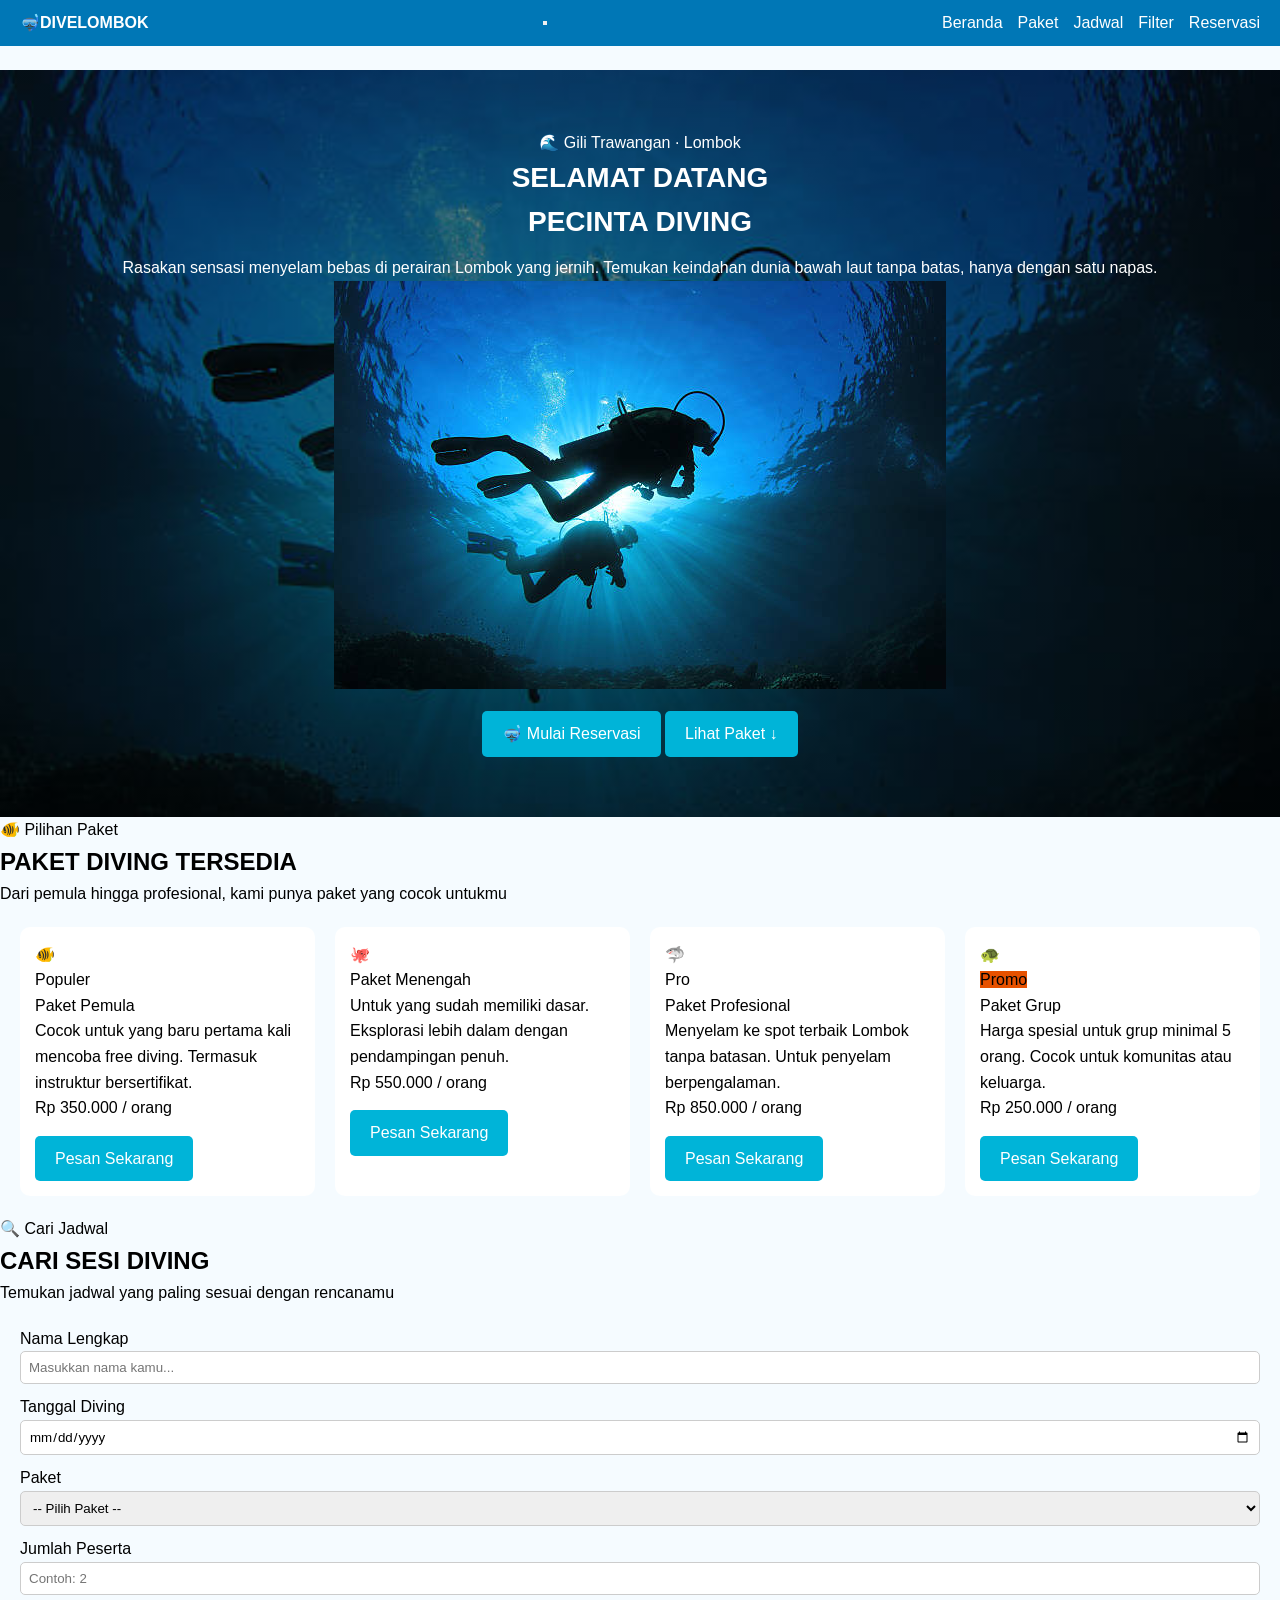
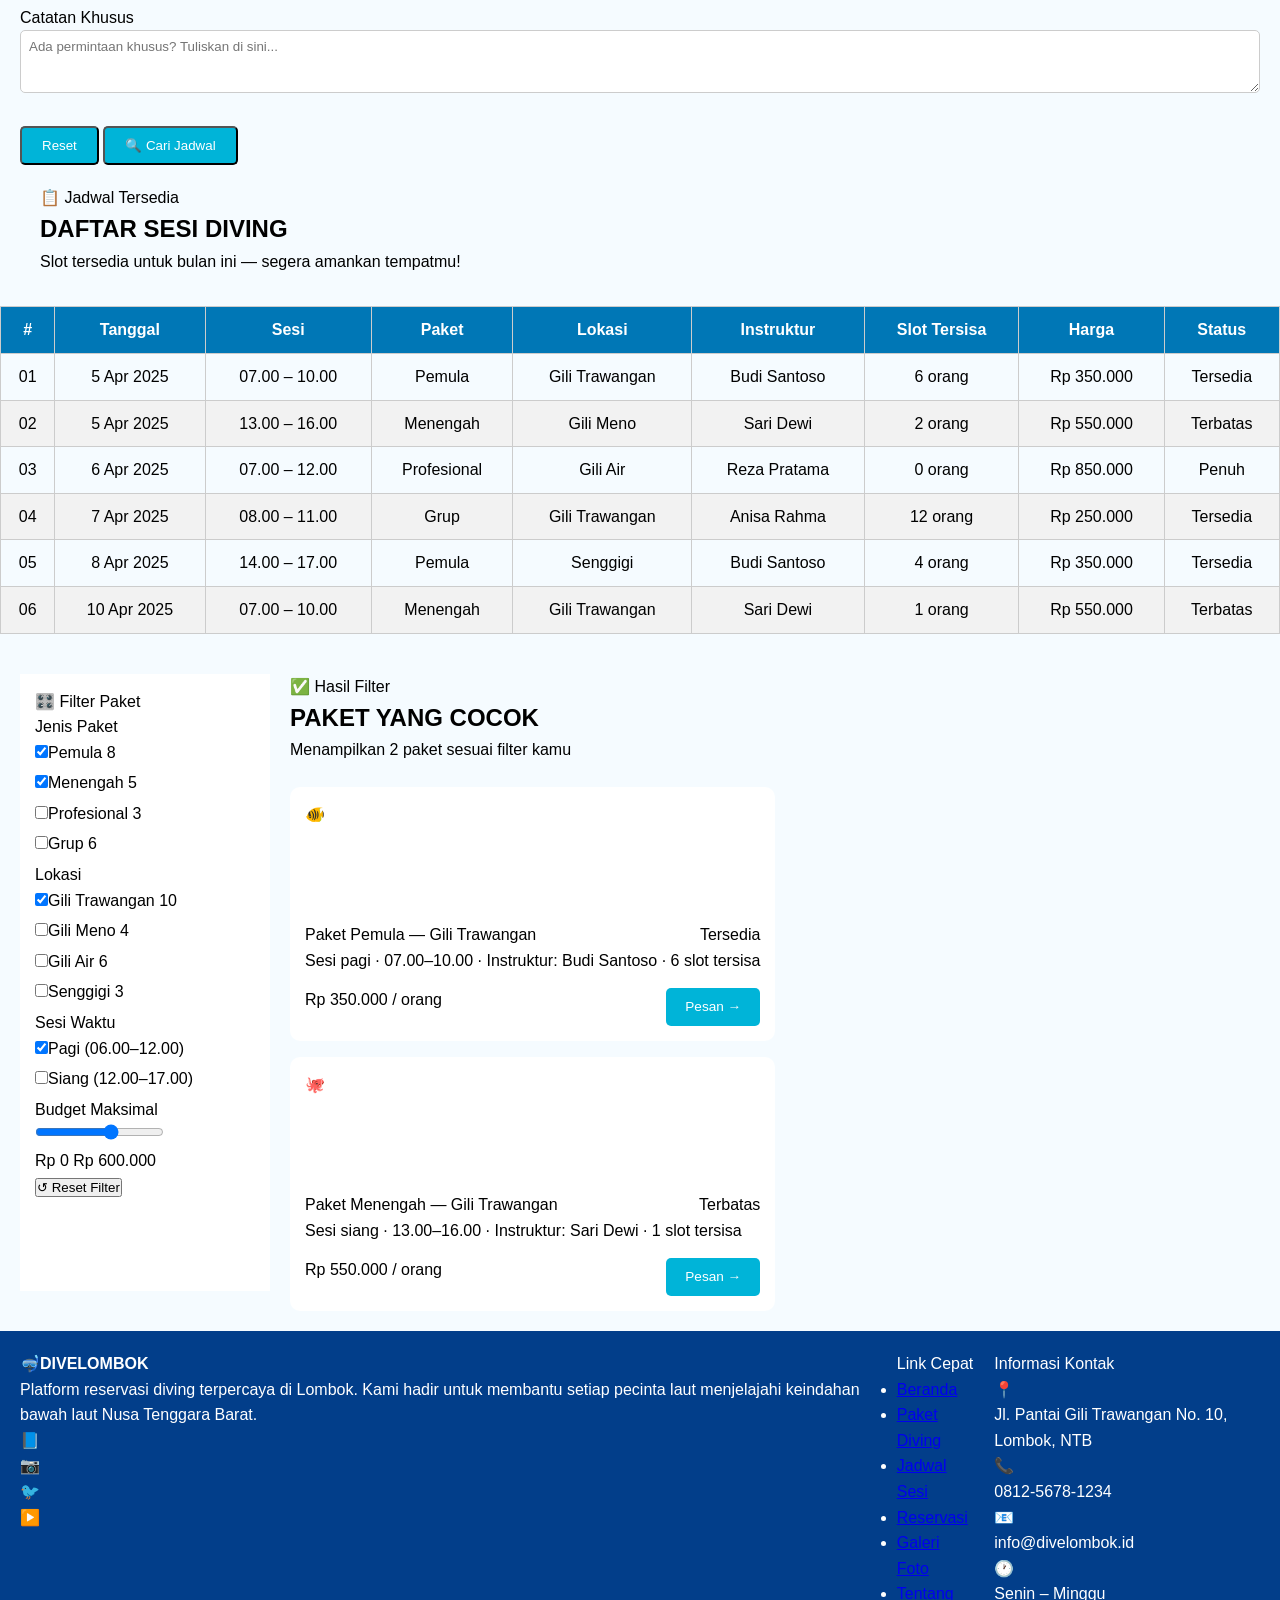
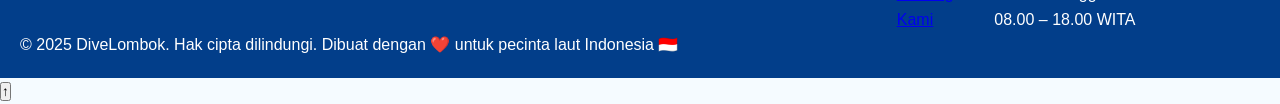
==== commit 6924fd9e: "Update index.html" ====
--- a/index.html
+++ b/index.html
@@ -6,6 +6,7 @@
     <title>Website Reservasi Diving — DiveLombok</title>
     <link rel="icon" type="image/x-icon" href="diving.jpg" />
     <link rel="stylesheet" href="adminstyle.css" />
+    <link rel="stylesheet" href="managereservasi.html" />
   </head>
 
   <body>
--- a/adminstyle.css
+++ b/adminstyle.css
@@ -1,1050 +1,260 @@
-:root {
-  /* Core Dark Palette */
-  --bg-base:       #060810;
-  --bg-surface:    #0c0f1a;
-  --bg-card:       #111627;
-  --bg-elevated:   #18203a;
-  --bg-hover:      #1f2945;
-
-  /* Gold Accent */
-  --gold:          #d4a843;
-  --gold-light:    #f0c060;
-  --gold-dim:      #8b6914;
-  --gold-pale:     rgba(212,168,67,0.1);
-  --gold-glow:     rgba(212,168,67,0.3);
-  --gold-border:   rgba(212,168,67,0.25);
-
-  /* Status Colors */
-  --danger:        #ef5350;
-  --danger-pale:   rgba(239,83,80,0.1);
-  --success:       #10b981;
-  --warning:       #f97316;
-
-  /* Text */
-  --text-1:        #e8eaf6;
-  --text-2:        #8892b0;
-  --text-3:        #4a5568;
-
-  /* Borders */
-  --border:        rgba(255,255,255,0.06);
-  --border-md:     rgba(255,255,255,0.10);
-
-  /* Legacy aliases */
-  --blue-deep:     #060810;
-  --blue-dark:     #0c0f1a;
-  --blue-mid:      #d4a843;
-  --blue-bright:   #f0c060;
-  --blue-light:    #fad080;
-  --blue-pale:     #111627;
-  --teal:          #d4a843;
-  --teal-light:    #f0c060;
-  --white:         #e8eaf6;
-  --gray-light:    #0c0f1a;
-  --gray-bg:       #060810;
-  --gray-text:     #8892b0;
-
-  --sidebar-w:     240px;
-
-  /* 3D Shadows */
-  --shadow-sm:     0 2px 8px rgba(0,0,0,0.5),
-                   0 1px 2px rgba(0,0,0,0.7);
-  --shadow-md:     0 8px 24px rgba(0,0,0,0.6),
-                   0 2px 8px rgba(0,0,0,0.8),
-                   inset 0 1px 0 rgba(255,255,255,0.04);
-  --shadow-lg:     0 20px 60px rgba(0,0,0,0.7),
-                   0 8px 24px rgba(0,0,0,0.8),
-                   inset 0 1px 0 rgba(255,255,255,0.05);
-  --shadow-gold:   0 8px 32px rgba(212,168,67,0.25),
-                   0 2px 8px rgba(212,168,67,0.15);
-  --shadow-3d:     0 20px 40px rgba(0,0,0,0.6),
-                   0 8px 16px rgba(0,0,0,0.5),
-                   0 2px 4px rgba(0,0,0,0.8),
-                   inset 0 1px 0 rgba(255,255,255,0.08),
-                   inset 0 -1px 0 rgba(0,0,0,0.3);
-
-  --radius-sm:     8px;
-  --radius-md:     14px;
-  --radius-lg:     22px;
-  --transition:    0.28s cubic-bezier(0.4,0,0.2,1);
-}
-
-/* ── Reset ── */
-*, *::before, *::after { box-sizing: border-box; margin: 0; padding: 0; }
-html { scroll-behavior: smooth; }
+/* =====================
+   RESET & GLOBAL
+===================== */
+* {
+  margin: 0;
+  padding: 0;
+  box-sizing: border-box;
+  font-family: Arial, sans-serif;
+}
 
 body {
-  font-family: "Nunito", sans-serif;
-  background: var(--bg-base);
-  color: var(--text-1);
-  min-height: 100vh;
-  display: flex;
-  overflow-x: hidden;
+  background: #f5fbff;
   line-height: 1.6;
-
-  /* Subtle grid texture for depth */
-  background-image:
-    linear-gradient(rgba(212,168,67,0.015) 1px, transparent 1px),
-    linear-gradient(90deg, rgba(212,168,67,0.015) 1px, transparent 1px);
-  background-size: 40px 40px;
-}
-
-a { text-decoration: none; color: inherit; }
-img { max-width: 100%; display: block; }
-
-/* ══════════════════════════════════════════
-   SIDEBAR — 3D Floating Panel
-══════════════════════════════════════════ */
-.sidebar {
-  width: var(--sidebar-w);
-  min-height: 100vh;
-  background: linear-gradient(180deg,
-    #0e1220 0%,
-    #080c16 50%,
-    #060810 100%
-  );
-  border-right: 1px solid var(--border);
-  display: flex;
-  flex-direction: column;
+}
+
+/* =====================
+   NAVBAR (FIXED)
+===================== */
+.navbar {
   position: fixed;
-  left: 0; top: 0; bottom: 0;
-  z-index: 200;
-  transition: transform var(--transition);
-
-  /* 3D depth effect */
-  box-shadow:
-    4px 0 24px rgba(0,0,0,0.6),
-    2px 0 8px rgba(0,0,0,0.8),
-    inset -1px 0 0 rgba(212,168,67,0.08);
-}
-
-/* Gold shimmer line at top */
-.sidebar::before {
-  content: "";
-  display: block;
-  height: 3px;
-  background: linear-gradient(90deg,
-    transparent 0%,
-    var(--gold-dim) 20%,
-    var(--gold) 50%,
-    var(--gold-dim) 80%,
-    transparent 100%
-  );
-  flex-shrink: 0;
-  animation: shimmerLine 3s ease-in-out infinite;
-}
-
-@keyframes shimmerLine {
-  0%,100% { opacity: 0.6; }
-  50%     { opacity: 1; }
-}
-
-.sidebar-brand {
-  padding: 1.25rem 1.25rem 1rem;
-  border-bottom: 1px solid var(--border);
-  display: flex;
+  top: 0;
+  width: 100%;
+  background: #0077b6;
+  color: white;
+  display: flex;
+  justify-content: space-between;
   align-items: center;
-  gap: 0.65rem;
-}
-
-.brand-icon {
-  width: 40px; height: 40px;
-  flex-shrink: 0;
-  background: linear-gradient(135deg, #1a1200, #2d2008);
-  border: 1px solid var(--gold-border);
-  border-radius: 10px;
-  display: flex; align-items: center; justify-content: center;
-  font-size: 1.2rem;
-
-  /* 3D icon effect */
-  box-shadow:
-    0 4px 12px rgba(0,0,0,0.5),
-    0 1px 3px rgba(0,0,0,0.8),
-    inset 0 1px 0 rgba(212,168,67,0.2),
-    inset 0 -1px 0 rgba(0,0,0,0.4);
-}
-
-.brand-name {
-  font-family: "Bebas Neue", sans-serif;
-  font-size: 1.15rem;
-  letter-spacing: 2px;
-  color: var(--text-1);
-  text-shadow: 0 1px 3px rgba(0,0,0,0.8);
-}
-
-.brand-name span { color: var(--gold); }
-
-.brand-role {
-  font-size: 0.58rem;
-  font-weight: 800;
-  letter-spacing: 2px;
-  text-transform: uppercase;
-  color: var(--text-3);
-  margin-top: 1px;
-}
-
-.admin-badge {
-  margin: 1rem 1.25rem 0;
-  background: rgba(239,83,80,0.08);
-  border: 1px solid rgba(239,83,80,0.2);
-  border-radius: var(--radius-sm);
-  padding: 0.45rem 0.75rem;
-  display: flex; align-items: center; gap: 0.5rem;
-  box-shadow: 0 2px 8px rgba(0,0,0,0.4), inset 0 1px 0 rgba(255,255,255,0.03);
-}
-
-.badge-dot {
-  width: 7px; height: 7px;
-  border-radius: 50%;
-  background: var(--danger);
-  flex-shrink: 0;
-  animation: ping 1.8s ease infinite;
-  box-shadow: 0 0 6px rgba(239,83,80,0.6);
-}
-
-@keyframes ping {
-  0%,100% { box-shadow: 0 0 0 0 rgba(239,83,80,0.6); }
-  60%     { box-shadow: 0 0 0 6px rgba(239,83,80,0); }
-}
-
-.admin-badge span {
-  font-size: 0.68rem; font-weight: 800;
-  color: #ff8a80; letter-spacing: 1px; text-transform: uppercase;
-}
-
-.sidebar-nav { flex: 1; padding: 1.25rem 0; overflow-y: auto; }
-
-.nav-label {
-  font-size: 0.56rem; font-weight: 800;
-  letter-spacing: 2.5px; text-transform: uppercase;
-  color: var(--text-3);
-  padding: 0 1.25rem;
-  margin-bottom: 0.4rem; margin-top: 0.75rem;
-}
-
-.nav-item {
-  display: flex; align-items: center; gap: 0.7rem;
-  padding: 0.6rem 1.25rem;
-  margin: 0.1rem 0.75rem;
-  border-radius: var(--radius-sm);
-  cursor: pointer;
-  font-size: 0.86rem; font-weight: 700;
-  color: var(--text-2);
+  padding: 10px 20px;
+  z-index: 1000;
+}
+
+.navbar-logo {
+  display: flex;
+  align-items: center;
+  font-weight: bold;
   text-decoration: none;
-  border-left: 2px solid transparent;
-  transition: all var(--transition);
-  position: relative;
-}
-
-.nav-item::before {
-  content: "";
-  position: absolute;
-  inset: 0;
-  border-radius: var(--radius-sm);
-  background: linear-gradient(135deg, rgba(212,168,67,0.08), transparent);
-  opacity: 0;
-  transition: opacity var(--transition);
-}
-
-.nav-item:hover {
-  background: rgba(255,255,255,0.04);
-  color: var(--text-1);
-  border-left-color: rgba(212,168,67,0.3);
-  transform: translateX(2px);
-  box-shadow: 0 2px 8px rgba(0,0,0,0.3);
-}
-
-.nav-item:hover::before { opacity: 1; }
-
-.nav-item.active {
-  background: linear-gradient(135deg, rgba(212,168,67,0.12), rgba(212,168,67,0.04));
-  color: var(--gold-light);
-  border-left-color: var(--gold);
-  box-shadow:
-    0 4px 12px rgba(0,0,0,0.3),
-    inset 0 1px 0 rgba(212,168,67,0.1);
-}
-
-.nav-item.active::before { opacity: 1; }
-
-.nav-ico { font-size: 1rem; width: 20px; text-align: center; }
-
-.nav-cnt {
-  margin-left: auto;
-  background: linear-gradient(135deg, var(--gold-dim), var(--gold));
-  color: #060810;
-  font-size: 0.6rem; font-weight: 800;
-  padding: 0.15rem 0.5rem;
-  border-radius: 50px;
-  box-shadow: 0 2px 6px rgba(212,168,67,0.4);
-}
-
-.sidebar-footer {
-  padding: 1rem 1.25rem;
-  border-top: 1px solid var(--border);
-}
-
-.back-link {
-  display: flex; align-items: center; gap: 0.6rem;
-  padding: 0.6rem 0.75rem;
-  border-radius: var(--radius-sm);
-  color: var(--text-3);
-  font-size: 0.82rem; font-weight: 700;
+  color: white;
+}
+
+.navbar-menu {
+  list-style: none;
+  display: flex;
+  gap: 15px;
+}
+
+.navbar-menu a {
+  color: white;
   text-decoration: none;
-  transition: all var(--transition);
-}
-
-.back-link:hover {
-  background: rgba(255,255,255,0.04);
-  color: var(--text-2);
-  transform: translateX(-2px);
-}
-
-.sidebar-overlay {
-  display: none;
-  position: fixed; inset: 0;
-  background: rgba(0,0,0,0.75);
-  backdrop-filter: blur(4px);
-  z-index: 190;
-}
-.sidebar-overlay.show { display: block; }
-
-/* ══════════════════════════════════════════
-   MAIN WRAPPER
-══════════════════════════════════════════ */
-.main {
-  margin-left: var(--sidebar-w);
-  flex: 1; min-height: 100vh;
-  display: flex; flex-direction: column;
-  background: transparent;
-}
-
-/* ══════════════════════════════════════════
-   TOPBAR — Glassmorphism 3D
-══════════════════════════════════════════ */
-.topbar {
-  background: rgba(12,15,26,0.85);
-  backdrop-filter: blur(20px);
-  -webkit-backdrop-filter: blur(20px);
-  border-bottom: 1px solid var(--border);
-  padding: 0 1.5rem;
-  height: 60px;
-  display: flex; align-items: center; justify-content: space-between;
-  position: sticky; top: 0; z-index: 100;
-
-  /* 3D depth */
-  box-shadow:
-    0 4px 24px rgba(0,0,0,0.5),
-    0 1px 0 rgba(212,168,67,0.08),
-    inset 0 -1px 0 rgba(0,0,0,0.3);
-}
-
-.topbar-toggle {
-  display: none;
-  background: none; border: none; cursor: pointer;
-  flex-direction: column; gap: 5px; padding: 4px;
-}
-
-.topbar-toggle span {
-  display: block; width: 22px; height: 2px;
-  background: var(--text-2); border-radius: 2px;
-  transition: transform var(--transition), opacity var(--transition);
-}
-
-.topbar-toggle.open span:nth-child(1) { transform: translateY(7px) rotate(45deg); }
-.topbar-toggle.open span:nth-child(2) { opacity: 0; }
-.topbar-toggle.open span:nth-child(3) { transform: translateY(-7px) rotate(-45deg); }
-
-.topbar-left { display: flex; align-items: center; gap: 0.75rem; }
-
-.topbar-title {
-  font-family: "Bebas Neue", sans-serif;
-  font-size: 1.2rem; letter-spacing: 2px;
-  color: var(--gold-light);
-  text-shadow: 0 0 20px rgba(212,168,67,0.4), 0 1px 3px rgba(0,0,0,0.8);
-}
-
-.topbar-sub { font-size: 0.7rem; color: var(--text-3); font-weight: 600; }
-
-.topbar-admin {
-  display: flex; align-items: center; gap: 0.5rem;
-  background: rgba(255,255,255,0.04);
-  backdrop-filter: blur(10px);
-  border-radius: 50px;
-  padding: 0.3rem 0.85rem 0.3rem 0.4rem;
-  border: 1px solid var(--gold-border);
-  box-shadow:
-    0 4px 12px rgba(0,0,0,0.4),
-    inset 0 1px 0 rgba(212,168,67,0.1);
-}
-
-.adm-avatar {
-  width: 28px; height: 28px;
-  border-radius: 50%;
-  background: linear-gradient(135deg, var(--gold-dim), var(--gold));
-  display: flex; align-items: center; justify-content: center;
-  font-size: 0.72rem; color: #060810; font-weight: 800;
-  box-shadow: 0 2px 8px rgba(212,168,67,0.4), 0 0 12px rgba(212,168,67,0.2);
-}
-
-.adm-name { font-size: 0.78rem; font-weight: 800; color: var(--text-1); }
-.adm-role {
-  font-size: 0.6rem; font-weight: 800;
-  text-transform: uppercase; letter-spacing: 1px;
-  color: var(--gold);
-  text-shadow: 0 0 8px rgba(212,168,67,0.5);
-}
-
-/* ══════════════════════════════════════════
-   PAGE BODY
-══════════════════════════════════════════ */
-.page-body { padding: 1.5rem; flex: 1; }
-
-.breadcrumb {
-  display: flex; align-items: center; gap: 0.4rem;
-  font-size: 0.74rem; color: var(--text-3); font-weight: 700;
-  margin-bottom: 1.25rem;
-}
-.breadcrumb a { color: var(--text-3); transition: color var(--transition); }
-.breadcrumb a:hover { color: var(--gold); }
-
-/* ══════════════════════════════════════════
-   STATS GRID — 3D Cards
-══════════════════════════════════════════ */
-.stats-grid {
-  display: grid;
-  grid-template-columns: repeat(2,1fr);
-  gap: 1rem;
-  margin-bottom: 1.5rem;
-}
-
-@media(min-width:700px) { .stats-grid { grid-template-columns: repeat(4,1fr); } }
-
-.stat-card {
-  background: linear-gradient(145deg, #181e32, #0f1422);
-  border-radius: var(--radius-md);
-  padding: 1.1rem 1.25rem;
-  border: 1px solid var(--border);
-  display: flex; align-items: center; gap: 0.9rem;
-  cursor: default;
-  position: relative;
-  overflow: hidden;
-
-  /* 3D layered shadow */
-  box-shadow: var(--shadow-3d);
-  transform: perspective(800px) rotateX(0deg);
-  transition: transform 0.35s cubic-bezier(0.34,1.56,0.64,1), box-shadow 0.35s ease;
-}
-
-/* Gloss overlay */
-.stat-card::before {
-  content: "";
-  position: absolute;
-  top: 0; left: 0; right: 0;
-  height: 50%;
-  background: linear-gradient(180deg,
-    rgba(255,255,255,0.04) 0%,
-    transparent 100%
-  );
-  border-radius: var(--radius-md) var(--radius-md) 0 0;
-  pointer-events: none;
-}
-
-/* Gold top border glow */
-.stat-card::after {
-  content: "";
-  position: absolute;
-  top: 0; left: 10%; right: 10%;
-  height: 1px;
-  background: linear-gradient(90deg, transparent, var(--gold), transparent);
-  opacity: 0;
-  transition: opacity 0.35s ease;
-}
-
-.stat-card:hover {
-  transform: perspective(800px) translateY(-8px) rotateX(4deg);
-  box-shadow:
-    0 30px 60px rgba(0,0,0,0.7),
-    0 12px 24px rgba(0,0,0,0.6),
-    0 0 0 1px rgba(212,168,67,0.2),
-    inset 0 1px 0 rgba(255,255,255,0.08);
-}
-
-.stat-card:hover::after { opacity: 1; }
-
-.stat-icon {
-  width: 48px; height: 48px;
-  border-radius: var(--radius-sm);
-  display: flex; align-items: center; justify-content: center;
-  font-size: 1.4rem; flex-shrink: 0;
-
-  /* 3D icon box */
-  box-shadow:
-    0 4px 12px rgba(0,0,0,0.5),
-    inset 0 1px 0 rgba(255,255,255,0.1),
-    inset 0 -1px 0 rgba(0,0,0,0.3);
-}
-
-.si-blue { background: linear-gradient(135deg, #1a1400, #2d2008); }
-.si-teal { background: linear-gradient(135deg, #001a0f, #002d1a); }
-.si-warn { background: linear-gradient(135deg, #1a0800, #2d1200); }
-.si-dng  { background: linear-gradient(135deg, #1a0000, #2d0808); }
-
-.stat-val {
-  font-family: "Bebas Neue", sans-serif;
-  font-size: 1.9rem; letter-spacing: 1px;
-  color: var(--gold-light);
-  line-height: 1;
-  text-shadow: 0 0 20px rgba(212,168,67,0.3), 0 1px 3px rgba(0,0,0,0.8);
-}
-
-.stat-lbl {
-  font-size: 0.64rem; font-weight: 800;
-  color: var(--text-3);
-  text-transform: uppercase; letter-spacing: 0.5px;
-  margin-top: 2px;
-}
-
-/* ══════════════════════════════════════════
-   CONTENT GRID
-══════════════════════════════════════════ */
-.content-grid {
+  transition: 0.3s;
+}
+
+.navbar-menu a:hover {
+  color: #90e0ef;
+}
+
+/* =====================
+   HERO SECTION
+===================== */
+.hero {
+  margin-top: 70px;
+  padding: 60px 20px;
+  text-align: center;
+  color: white;
+
+  background: linear-gradient(rgba(0,0,0,0.5), rgba(0,0,0,0.5)),
+              url("diving.jpg") center/cover no-repeat;
+}
+
+.hero h1 {
+  font-size: 28px;
+}
+
+.hero p {
+  margin-top: 10px;
+}
+
+/* =====================
+   BUTTON
+===================== */
+.btn {
+  display: inline-block;
+  padding: 10px 20px;
+  margin-top: 15px;
+  background: #00b4d8;
+  color: white;
+  text-decoration: none;
+  border-radius: 5px;
+  transition: 0.3s;
+}
+
+.btn:hover {
+  background: #0096c7;
+}
+
+/* Animasi Pulse */
+.pulse {
+  animation: pulse 1.5s infinite;
+}
+
+@keyframes pulse {
+  0% { transform: scale(1); }
+  50% { transform: scale(1.05); }
+  100% { transform: scale(1); }
+}
+
+/* =====================
+   CARD GRID (MOBILE FIRST)
+===================== */
+.card-grid {
   display: grid;
   grid-template-columns: 1fr;
-  gap: 1.25rem;
-}
-
-@media(min-width:1100px) {
-  .content-grid { grid-template-columns: 370px 1fr; align-items: start; }
-}
-
-/* ══════════════════════════════════════════
-   FORM CARD — 3D Panel
-══════════════════════════════════════════ */
-.form-card {
-  background: linear-gradient(145deg, #161d30, #0e1220);
-  border-radius: var(--radius-md);
-  border: 1px solid var(--border);
-  overflow: hidden;
-  position: sticky; top: 76px;
-
-  box-shadow: var(--shadow-3d);
-}
-
-.fcard-head {
-  padding: 1.1rem 1.25rem;
-  background: linear-gradient(135deg, #1a1200, #100c00);
-  border-bottom: 1px solid var(--gold-border);
-  display: flex; align-items: center; gap: 0.7rem;
-  transition: background var(--transition);
-  position: relative;
-  overflow: hidden;
-}
-
-/* Animated gold shimmer on header */
-.fcard-head::before {
-  content: "";
-  position: absolute;
-  top: 0; left: -100%; right: 0; bottom: 0;
-  background: linear-gradient(90deg,
-    transparent,
-    rgba(212,168,67,0.06),
-    transparent
-  );
-  animation: headerShimmer 4s ease-in-out infinite;
-}
-
-@keyframes headerShimmer {
-  0%   { left: -100%; }
-  100% { left: 200%; }
-}
-
-.fcard-head.edit {
-  background: linear-gradient(135deg, #1a0800, #100500);
-  border-bottom-color: rgba(249,115,22,0.3);
-}
-
-.fch-ico {
-  width: 38px; height: 38px;
-  background: linear-gradient(135deg, #2a1c00, #1a1000);
-  border: 1px solid var(--gold-border);
-  border-radius: var(--radius-sm);
-  display: flex; align-items: center; justify-content: center;
-  font-size: 1.1rem; flex-shrink: 0;
-  box-shadow:
-    0 4px 12px rgba(0,0,0,0.5),
-    inset 0 1px 0 rgba(212,168,67,0.15);
-}
-
-.fch-h3 {
-  font-family: "Bebas Neue", sans-serif;
-  font-size: 1.1rem; letter-spacing: 1.5px;
-  color: var(--gold-light);
-  text-shadow: 0 0 15px rgba(212,168,67,0.3);
-}
-
-.fch-p { font-size: 0.7rem; color: var(--text-3); }
-
-.mode-chip {
-  margin-left: auto;
-  background: linear-gradient(135deg, var(--gold-dim), var(--gold));
-  color: #060810;
-  font-size: 0.58rem; font-weight: 800;
-  letter-spacing: 1.5px; text-transform: uppercase;
-  padding: 0.2rem 0.6rem; border-radius: 50px;
-  display: none;
-  box-shadow: 0 2px 8px rgba(212,168,67,0.4);
-}
-
-.fcard-body { padding: 1.25rem; }
-
-.fgroup { margin-bottom: 0.8rem; }
-
-.fgroup label {
+  gap: 20px;
+  padding: 20px;
+}
+
+.card {
+  background: white;
+  padding: 15px;
+  border-radius: 10px;
+  transition: 0.3s;
+}
+
+.card:hover {
+  transform: translateY(-5px);
+}
+
+/* Tablet */
+@media (min-width: 600px) {
+  .card-grid {
+    grid-template-columns: repeat(2, 1fr);
+  }
+}
+
+/* Desktop */
+@media (min-width: 992px) {
+  .card-grid {
+    grid-template-columns: repeat(4, 1fr);
+  }
+}
+
+/* =====================
+   FORM
+===================== */
+.form-grid {
+  display: flex;
+  flex-direction: column;
+  gap: 10px;
+  padding: 20px;
+}
+
+.form-group input,
+.form-group select,
+.form-group textarea {
+  padding: 8px;
+  border: 1px solid #ccc;
+  border-radius: 5px;
+  width: 100%;
+}
+
+/* Focus Effect */
+.form-group input:focus,
+.form-group select:focus,
+.form-group textarea:focus {
+  outline: none;
+  border-color: #0077b6;
+}
+
+/* =====================
+   TABLE
+===================== */
+table {
+  width: 100%;
+  border-collapse: collapse;
+  margin: 20px 0;
+}
+
+th, td {
+  padding: 10px;
+  border: 1px solid #ccc;
+  text-align: center;
+}
+
+thead {
+  background: #0077b6;
+  color: white;
+}
+
+/* Zebra Striping */
+tbody tr:nth-child(even) {
+  background: #f2f2f2;
+}
+
+/* =====================
+   SIDEBAR
+===================== */
+.content-with-sidebar {
+  display: flex;
+  flex-direction: column;
+  padding: 20px;
+}
+
+.sidebar {
+  background: white;
+  padding: 15px;
+  margin-bottom: 20px;
+}
+
+.checkbox-label {
   display: block;
-  font-size: 0.67rem; font-weight: 800;
-  letter-spacing: 0.5px; text-transform: uppercase;
-  color: var(--text-3); margin-bottom: 0.32rem;
-}
-
-.fgroup label .req { color: var(--danger); }
-
-.fgroup input,
-.fgroup select {
-  width: 100%;
-  padding: 0.65rem 0.9rem;
-  border: 1px solid var(--border-md);
-  border-radius: var(--radius-sm);
-  font-family: "Nunito", sans-serif;
-  font-size: 0.88rem;
-  color: var(--text-1);
-  background: linear-gradient(145deg, #0a0d18, #111627);
-  outline: none; appearance: none;
-  transition: all var(--transition);
-
-  /* 3D inset effect */
-  box-shadow:
-    inset 0 2px 6px rgba(0,0,0,0.5),
-    inset 0 1px 3px rgba(0,0,0,0.8),
-    0 1px 0 rgba(255,255,255,0.03);
-}
-
-.fgroup select option { background: #111627; color: var(--text-1); }
-.fgroup input::placeholder { color: var(--text-3); }
-
-.fgroup input:hover:not(:focus),
-.fgroup select:hover:not(:focus) {
-  border-color: var(--gold-border);
-  background: linear-gradient(145deg, #0d1020, #141a2e);
-}
-
-.fgroup input:focus,
-.fgroup select:focus {
-  border-color: var(--gold);
-  background: linear-gradient(145deg, #0d1020, #141a2e);
-  box-shadow:
-    inset 0 2px 6px rgba(0,0,0,0.4),
-    0 0 0 3px rgba(212,168,67,0.15),
-    0 0 20px rgba(212,168,67,0.08);
-}
-
-.fgroup input.err, .fgroup select.err {
-  border-color: var(--danger);
-  box-shadow: inset 0 2px 4px rgba(0,0,0,0.5), 0 0 0 3px rgba(239,83,80,0.12);
-}
-
-.fgroup input.ok { border-color: var(--success); }
-
-.err-msg {
-  font-size: 0.68rem; color: var(--danger); font-weight: 700;
-  margin-top: 0.28rem; display: none; align-items: center; gap: 0.2rem;
-}
-.err-msg.show { display: flex; }
-.frow2 { display: grid; grid-template-columns: 1fr 1fr; gap: 0.7rem; }
-.form-actions { display: flex; gap: 0.6rem; margin-top: 1rem; }
-
-/* ══════════════════════════════════════════
-   BUTTONS — 3D Pressed Effect
-══════════════════════════════════════════ */
-.btn {
-  display: inline-flex; align-items: center; justify-content: center;
-  gap: 0.35rem;
-  padding: 0.65rem 1.2rem;
-  border-radius: 50px;
-  font-family: "Nunito", sans-serif;
-  font-size: 0.86rem; font-weight: 800;
-  cursor: pointer;
-  border: none;
-  transition: all 0.18s cubic-bezier(0.34,1.56,0.64,1);
-  position: relative;
-  overflow: hidden;
-}
-
-/* Gloss on buttons */
-.btn::before {
-  content: "";
-  position: absolute;
-  top: 0; left: 0; right: 0;
-  height: 50%;
-  background: linear-gradient(180deg, rgba(255,255,255,0.12), transparent);
-  border-radius: 50px 50px 0 0;
-  pointer-events: none;
-}
-
-.btn-primary {
-  background: linear-gradient(135deg, var(--gold-dim), var(--gold), var(--gold-light));
-  color: #060810;
-  flex: 1;
-  box-shadow:
-    0 6px 20px rgba(212,168,67,0.4),
-    0 2px 6px rgba(212,168,67,0.3),
-    0 1px 0 rgba(255,255,255,0.2),
-    inset 0 -2px 0 rgba(0,0,0,0.2);
-  text-shadow: 0 1px 1px rgba(255,255,255,0.2);
-}
-
-.btn-primary:hover {
-  transform: translateY(-3px) scale(1.02);
-  box-shadow:
-    0 12px 30px rgba(212,168,67,0.5),
-    0 4px 12px rgba(212,168,67,0.4),
-    0 0 0 1px rgba(212,168,67,0.3),
-    inset 0 -2px 0 rgba(0,0,0,0.2);
-}
-
-.btn-primary:active {
-  transform: translateY(1px) scale(0.99);
-  box-shadow:
-    0 2px 8px rgba(212,168,67,0.3),
-    inset 0 2px 4px rgba(0,0,0,0.2);
-}
-
-.btn-ghost {
-  background: linear-gradient(145deg, #1a2035, #141828);
-  color: var(--text-2);
-  border: 1px solid var(--border-md);
-  box-shadow:
-    0 4px 12px rgba(0,0,0,0.4),
-    0 1px 0 rgba(255,255,255,0.04),
-    inset 0 -1px 0 rgba(0,0,0,0.3);
-}
-
-.btn-ghost:hover {
-  background: linear-gradient(145deg, #202840, #181f38);
-  border-color: var(--gold-border);
-  color: var(--gold-light);
-  transform: translateY(-2px);
-  box-shadow:
-    0 8px 20px rgba(0,0,0,0.5),
-    0 0 0 1px rgba(212,168,67,0.15);
-}
-
-.btn-ghost:active { transform: translateY(1px); }
-
-.btn-erow {
-  background: linear-gradient(135deg, #1a1400, #252008);
-  color: var(--gold);
-  border: 1px solid var(--gold-border);
-  padding: 0.28rem 0.65rem;
-  font-size: 0.72rem;
-  border-radius: 6px;
-  box-shadow: 0 2px 6px rgba(0,0,0,0.4), inset 0 1px 0 rgba(212,168,67,0.1);
-}
-
-.btn-erow:hover {
-  background: linear-gradient(135deg, #251e00, #332c10);
-  transform: translateY(-1px);
-  box-shadow: 0 4px 12px rgba(0,0,0,0.5), 0 0 8px rgba(212,168,67,0.2);
-}
-
-.btn-drow {
-  background: linear-gradient(135deg, #1a0000, #250808);
-  color: var(--danger);
-  border: 1px solid rgba(239,83,80,0.2);
-  padding: 0.28rem 0.65rem;
-  font-size: 0.72rem;
-  border-radius: 6px;
-  box-shadow: 0 2px 6px rgba(0,0,0,0.4), inset 0 1px 0 rgba(255,100,100,0.05);
-}
-
-.btn-drow:hover {
-  background: linear-gradient(135deg, #250000, #33100a);
-  transform: translateY(-1px);
-  box-shadow: 0 4px 12px rgba(0,0,0,0.5), 0 0 8px rgba(239,83,80,0.2);
-}
-
-/* ══════════════════════════════════════════
-   TABLE CARD — Glassmorphism 3D
-══════════════════════════════════════════ */
-.table-card {
-  background: linear-gradient(145deg, #161d30, #0e1220);
-  border-radius: var(--radius-md);
-  border: 1px solid var(--border);
-  overflow: hidden;
-  box-shadow: var(--shadow-3d);
-}
-
-.tcard-head {
-  padding: 1.1rem 1.25rem;
-  border-bottom: 1px solid var(--border);
-  background: linear-gradient(135deg, #111828, #0c1020);
-  position: relative;
-}
-
-.tcard-head::after {
-  content: "";
-  position: absolute;
-  bottom: 0; left: 0; right: 0;
-  height: 1px;
-  background: linear-gradient(90deg, transparent, var(--gold-border), transparent);
-}
-
-.tcard-head h3 {
-  font-family: "Bebas Neue", sans-serif;
-  font-size: 1.1rem; letter-spacing: 1.5px;
-  color: var(--gold-light);
-  margin-bottom: 0.6rem;
-  text-shadow: 0 0 15px rgba(212,168,67,0.25);
-}
-
-.toolbar { display: flex; flex-wrap: wrap; gap: 0.6rem; }
-
-.s-wrap { position: relative; flex: 1; min-width: 150px; }
-
-.s-wrap .s-ico {
-  position: absolute; left: 0.75rem; top: 50%;
-  transform: translateY(-50%);
-  font-size: 0.78rem; color: var(--text-3);
-  pointer-events: none;
-}
-
-.s-wrap input {
-  width: 100%;
-  padding: 0.52rem 0.75rem 0.52rem 2.1rem;
-  border: 1px solid var(--border-md);
-  border-radius: 50px;
-  font-family: "Nunito", sans-serif;
-  font-size: 0.83rem;
-  color: var(--text-1);
-  background: linear-gradient(145deg, #0a0d18, #111627);
-  outline: none;
-  transition: all var(--transition);
-  box-shadow: inset 0 2px 4px rgba(0,0,0,0.5);
-}
-
-.s-wrap input::placeholder { color: var(--text-3); }
-
-.s-wrap input:focus {
-  border-color: var(--gold);
-  box-shadow: inset 0 2px 4px rgba(0,0,0,0.4), 0 0 0 3px rgba(212,168,67,0.12);
-}
-
-.f-sel {
-  padding: 0.52rem 1.8rem 0.52rem 0.75rem;
-  border: 1px solid var(--border-md);
-  border-radius: 50px;
-  font-family: "Nunito", sans-serif;
-  font-size: 0.83rem;
-  color: var(--text-1);
-  background: linear-gradient(145deg, #0a0d18, #111627) url("data:image/svg+xml,%3Csvg xmlns='http://www.w3.org/2000/svg' width='9' height='6' viewBox='0 0 9 6'%3E%3Cpath d='M1 1l3.5 3.5L8 1' stroke='%238892b0' stroke-width='1.5' fill='none'/%3E%3C/svg%3E") no-repeat right 0.65rem center;
-  appearance: none; outline: none; cursor: pointer;
-  transition: all var(--transition);
-  box-shadow: inset 0 2px 4px rgba(0,0,0,0.5);
-}
-
-.f-sel option { background: #111627; color: var(--text-1); }
-.f-sel:focus { border-color: var(--gold); box-shadow: inset 0 2px 4px rgba(0,0,0,0.4), 0 0 0 3px rgba(212,168,67,0.12); }
-
-.tbl-wrap { overflow-x: auto; }
-
-table { width: 100%; border-collapse: collapse; font-size: 0.83rem; min-width: 760px; }
-
-thead {
-  background: linear-gradient(135deg, #06080f, #0d1020);
-  border-bottom: 1px solid var(--gold-border);
-}
-
-thead th {
-  padding: 0.9rem 0.95rem;
-  color: var(--gold);
-  text-align: left;
-  font-size: 0.63rem; font-weight: 800;
-  letter-spacing: 1.5px; text-transform: uppercase;
-  white-space: nowrap;
-  text-shadow: 0 0 10px rgba(212,168,67,0.3);
-}
-
-tbody tr {
-  border-bottom: 1px solid rgba(255,255,255,0.04);
-  transition: all var(--transition);
-}
-
-tbody tr:nth-child(even) {
-  background: linear-gradient(135deg, rgba(255,255,255,0.015), transparent);
-}
-
-tbody tr:nth-child(odd) { background: transparent; }
-
-tbody tr:hover {
-  background: linear-gradient(135deg,
-    rgba(212,168,67,0.06),
-    rgba(212,168,67,0.02)
-  );
-  box-shadow: inset 4px 0 0 var(--gold), inset 0 0 20px rgba(212,168,67,0.03);
-}
-
-tbody tr.new-row { animation: flashRow 1.4s ease; }
-
-@keyframes flashRow {
-  0%   { background: rgba(212,168,67,0.2); box-shadow: inset 0 0 30px rgba(212,168,67,0.15); }
-  100% { background: transparent; box-shadow: none; }
-}
-
-tbody td { padding: 0.75rem 0.95rem; vertical-align: middle; color: var(--text-1); }
-.td-act { display: flex; gap: 0.3rem; white-space: nowrap; }
-
-/* Badges */
-.badge {
-  display: inline-block;
-  padding: 0.18rem 0.55rem;
-  border-radius: 50px;
-  font-size: 0.64rem; font-weight: 800;
-  letter-spacing: 0.5px; text-transform: uppercase;
-  box-shadow: 0 2px 6px rgba(0,0,0,0.4);
-}
-
-.bp  { background: linear-gradient(135deg, #1a1400, #252008); color: var(--gold); border: 1px solid var(--gold-border); }
-.bm  { background: linear-gradient(135deg, #1a0a00, #251500); color: #fb923c; border: 1px solid rgba(249,115,22,0.2); }
-.bpr { background: linear-gradient(135deg, #0f0a1a, #181028); color: #a78bfa; border: 1px solid rgba(139,92,246,0.2); }
-.bg  { background: linear-gradient(135deg, #001a0e, #002518); color: #34d399; border: 1px solid rgba(16,185,129,0.2); }
-
-.slot-low  { color: var(--warning); font-weight: 800; text-shadow: 0 0 8px rgba(249,115,22,0.4); }
-.slot-full { color: var(--danger);  font-weight: 800; text-shadow: 0 0 8px rgba(239,83,80,0.4); }
-
-/* Empty state */
-.empty-state { text-align: center; padding: 3rem 1.5rem; color: var(--text-3); }
-.empty-state .ei { font-size: 2.5rem; margin-bottom: 0.7rem; opacity: 0.25; }
-.empty-state h3 {
-  font-family: "Bebas Neue", sans-serif;
-  font-size: 1.25rem; letter-spacing: 1px;
-  color: var(--text-2); margin-bottom: 0.3rem;
-}
-.empty-state p { font-size: 0.83rem; }
-
-/* ══════════════════════════════════════════
-   MODAL — 3D Floating
-══════════════════════════════════════════ */
-.overlay {
-  position: fixed; inset: 0;
-  background: rgba(0,0,0,0.8);
-  backdrop-filter: blur(8px);
-  -webkit-backdrop-filter: blur(8px);
-  z-index: 500;
-  display: flex; align-items: center; justify-content: center;
-  padding: 1.25rem;
-  opacity: 0; pointer-events: none;
-  transition: opacity var(--transition);
-}
-
-.overlay.show { opacity: 1; pointer-events: all; }
-
-.modal {
-  background: linear-gradient(145deg, #1a2035, #0f1422);
-  border: 1px solid var(--border-md);
-  border-radius: var(--radius-lg);
-  padding: 2rem;
-  max-width: 350px; width: 100%;
-  text-align: center;
-  transform: perspective(600px) scale(0.9) rotateX(-10deg);
-  transition: transform 0.4s cubic-bezier(0.34,1.56,0.64,1);
-
-  box-shadow:
-    0 40px 80px rgba(0,0,0,0.8),
-    0 16px 32px rgba(0,0,0,0.7),
-    0 0 0 1px rgba(212,168,67,0.1),
-    inset 0 1px 0 rgba(255,255,255,0.06);
-}
-
-.overlay.show .modal {
-  transform: perspective(600px) scale(1) rotateX(0deg);
-}
-
-.modal-ico { font-size: 2.5rem; margin-bottom: 0.7rem; }
-
-.modal h3 {
-  font-family: "Bebas Neue", sans-serif;
-  font-size: 1.45rem; letter-spacing: 1px;
-  color: var(--text-1); margin-bottom: 0.4rem;
-}
-
-.modal p { font-size: 0.85rem; color: var(--text-2); margin-bottom: 1.4rem; line-height: 1.6; }
-.modal-btns { display: flex; gap: 0.7rem; justify-content: center; }
-
-.btn-cancel {
-  background: linear-gradient(145deg, #1a2035, #141828);
-  color: var(--text-2);
-  border: 1px solid var(--border-md);
-  box-shadow: 0 4px 12px rgba(0,0,0,0.4), inset 0 1px 0 rgba(255,255,255,0.04);
-}
-
-.btn-cancel:hover {
-  border-color: var(--gold-border);
-  color: var(--gold-light);
-  transform: translateY(-2px);
-}
-
-.btn-hapus {
-  background: linear-gradient(135deg, #7f1d1d, #c62828, var(--danger));
-  color: white; border: none;
-  box-shadow: 0 6px 20px rgba(239,83,80,0.4), inset 0 1px 0 rgba(255,150,150,0.2);
-}
-
-.btn-hapus:hover {
-  transform: translateY(-3px);
-  box-shadow: 0 12px 30px rgba(239,83,80,0.5), 0 0 20px rgba(239,83,80,0.2);
-}
-
-/* ══════════════════════════════════════════
-   TOAST — 3D Notification
-══════════════════════════════════════════ */
-.toast-box {
-  position: fixed; bottom: 1.5rem; right: 1.5rem;
-  z-index: 999;
-  display: flex; flex-direction: column; gap: 0.5rem;
-}
-
-.toast {
-  display: flex; align-items: center; gap: 0.55rem;
-  padding: 0.8rem 1.1rem;
-  border-radius: var(--radius-md);
-  background: linear-gradient(145deg, #1a2035, #0f1422);
-  border: 1px solid var(--border-md);
-  color: var(--text-1);
-  font-size: 0.83rem; font-weight: 700;
-  min-width: 220px; max-width: 310px;
-  animation: tIn 0.35s cubic-bezier(0.34,1.56,0.64,1) both;
-
-  box-shadow:
-    0 20px 40px rgba(0,0,0,0.6),
-    0 8px 16px rgba(0,0,0,0.5),
-    inset 0 1px 0 rgba(255,255,255,0.06);
-}
-
-.toast.s { border-left: 3px solid var(--success); }
-.toast.e { border-left: 3px solid var(--danger); }
-.toast.w { border-left: 3px solid var(--warning); }
-
-@keyframes tIn  { from { opacity:0; transform: translateX(30px) scale(0.9); } to { opacity:1; transform: translateX(0) scale(1); } }
-@keyframes tOut { from { opacity:1; transform: translateX(0) scale(1); } to { opacity:0; transform: translateX(30px) scale(0.9); } }
-
-.toast.out { animation: tOut 0.3s ease forwards; }
-
-/* ══════════════════════════════════════════
-   RESPONSIVE
-══════════════════════════════════════════ */
-@media(max-width:900px) {
-  .sidebar { transform: translateX(-100%); }
-  .sidebar.open { transform: translateX(0); }
-  .main { margin-left: 0; }
-  .topbar-toggle { display: flex; }
-  .form-card { position: static; }
-}
+  margin-bottom: 5px;
+}
+
+/* Desktop sidebar */
+@media (min-width: 992px) {
+  .content-with-sidebar {
+    flex-direction: row;
+    gap: 20px;
+  }
+
+  .sidebar {
+    width: 250px;
+  }
+}
+
+/* =====================
+   FOOTER
+===================== */
+.footer {
+  background: #023e8a;
+  color: white;
+  padding: 20px;
+}
+
+.footer-grid {
+  display: flex;
+  flex-direction: column;
+  gap: 20px;
+}
+
+/* Desktop 3 kolom */
+@media (min-width: 768px) {
+  .footer-grid {
+    flex-direction: row;
+    justify-content: space-between;
+  }
+}
+
+/* =====================
+   ANIMASI FADE-IN
+===================== */
+.reveal {
+  opacity: 0;
+  transform: translateY(20px);
+  transition: 0.6s;
+}
+
+.reveal.visible {
+  opacity: 1;
+  transform: translateY(0);
+}
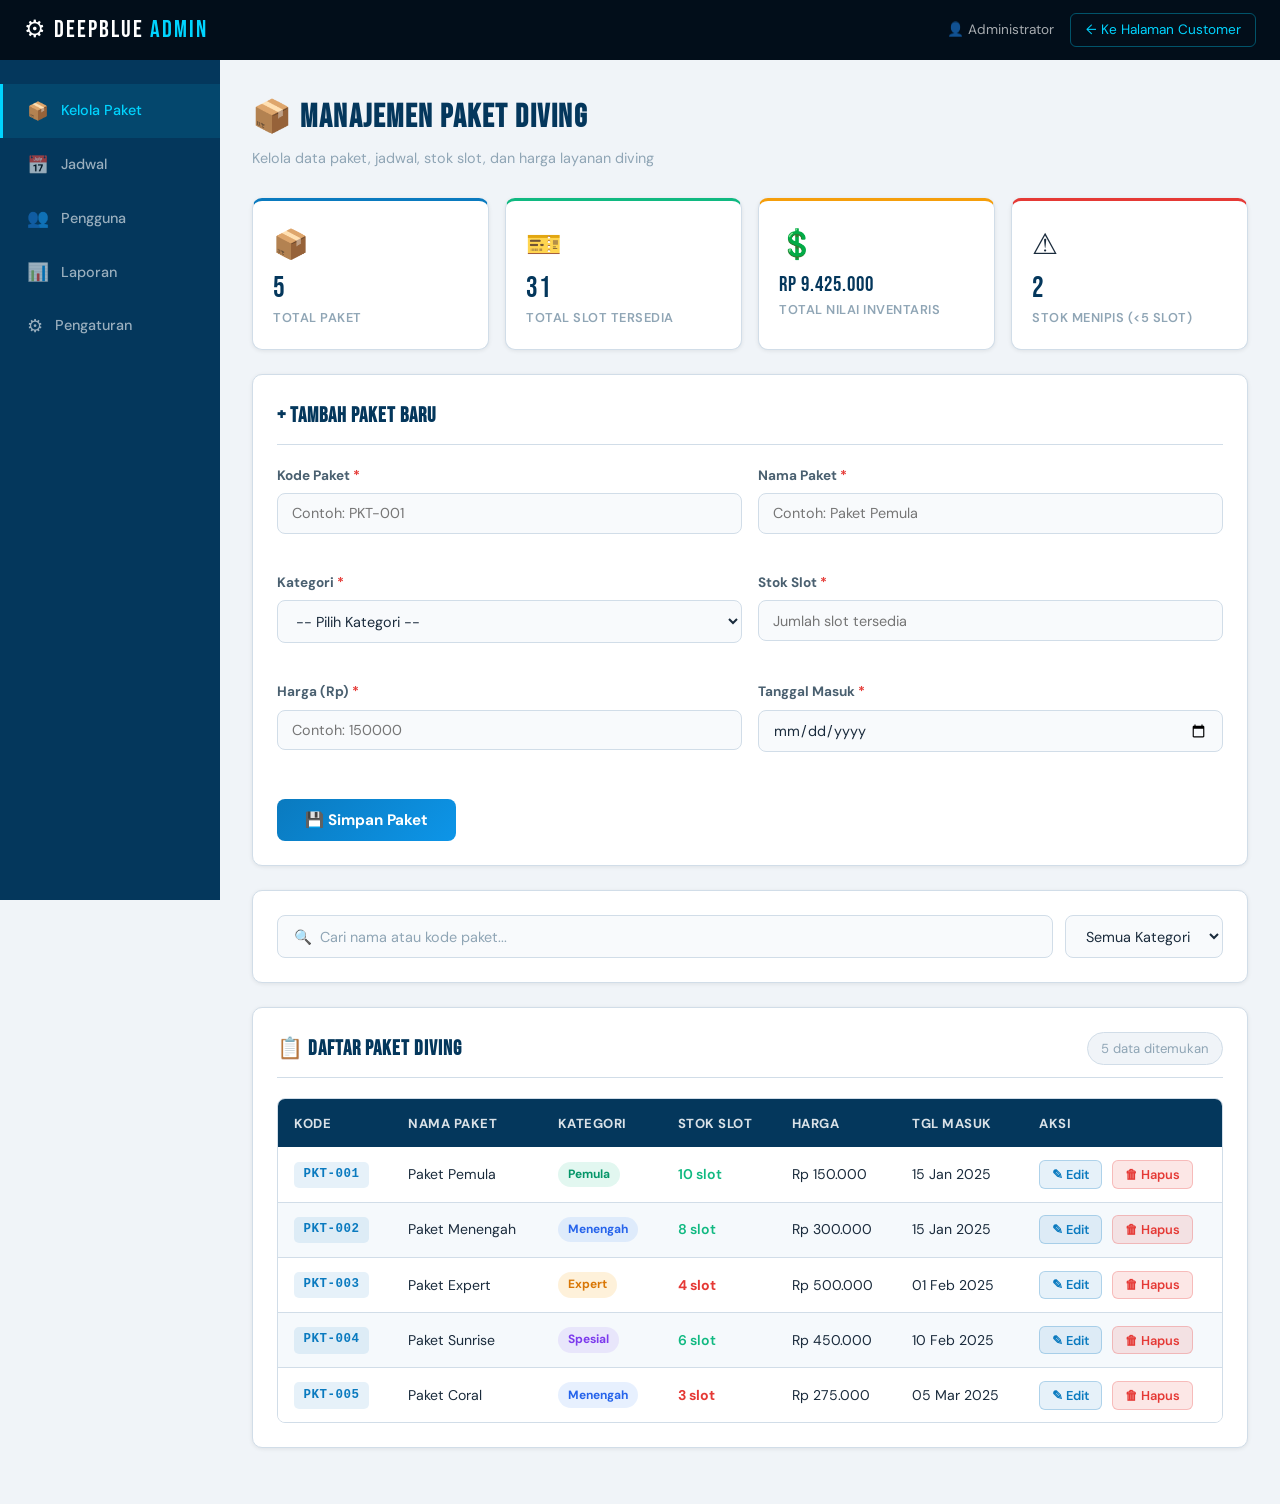
==== commit e5317e11: "Rename admin.html to index.html" ====
--- a/index.html
+++ b/index.html
@@ -1,418 +1,201 @@
-<!doctype html>
+<!DOCTYPE html>
 <html lang="id">
-  <head>
-    <meta charset="UTF-8" />
-    <meta name="viewport" content="width=device-width, initial-scale=1.0" />
-    <title>Website Reservasi Diving — DiveLombok</title>
-    <link rel="icon" type="image/x-icon" href="diving.jpg" />
-    <link rel="stylesheet" href="adminstyle.css" />
-    <link rel="stylesheet" href="managereservasi.html" />
-  </head>
-
-  <body>
-
-    <!-- ══ 1. NAVBAR ══ -->
-    <nav class="navbar" id="navbar">
-      <a href="#" class="navbar-logo">
-        <div class="logo-icon">🤿</div>
-        DIVE<span>LOMBOK</span>
-      </a>
-
-      <button class="navbar-toggle" id="navToggle" aria-label="Menu">
-        <span></span><span></span><span></span>
-      </button>
-
-      <ul class="navbar-menu" id="navMenu">
-        <li><a href="#beranda" class="active link-wave">Beranda</a></li>
-        <li><a href="#paket" class="link-wave">Paket</a></li>
-        <li><a href="#jadwal" class="link-wave">Jadwal</a></li>
-        <li><a href="#filter" class="link-wave">Filter</a></li>
-        <li><a href="reservasi.html" class="btn-nav">Reservasi</a></li>
+
+<head>
+  <meta charset="UTF-8" />
+  <meta name="viewport" content="width=device-width, initial-scale=1.0" />
+  <title>DeepBlue Diving — Admin Panel</title>
+
+  <!-- Google Fonts -->
+  <link href="https://fonts.googleapis.com/css2?family=Bebas+Neue&family=DM+Sans:wght@400;500;700&display=swap" rel="stylesheet" />
+
+  <!-- CSS khusus Admin (file terpisah dari customer) -->
+  <link rel="stylesheet" href="style-admin.css" />
+</head>
+
+<body>
+
+  <!-- =====================================================
+       NAVBAR ADMIN
+  ===================================================== -->
+  <nav class="admin-navbar">
+    <div class="admin-logo">&#9881; DeepBlue <span>Admin</span></div>
+    <div class="admin-nav-right">
+      <span class="admin-user-badge">&#128100; Administrator</span>
+      <a href="index.html" class="btn-back">&#8592; Ke Halaman Customer</a>
+    </div>
+  </nav>
+
+
+  <div class="admin-wrapper">
+
+    <!-- ===================================================
+         SIDEBAR ADMIN
+    =================================================== -->
+    <aside class="admin-sidebar">
+      <ul class="admin-sidebar-menu">
+        <li class="active"><span>&#128230;</span> Kelola Paket</li>
+        <li><span>&#128197;</span> Jadwal</li>
+        <li><span>&#128101;</span> Pengguna</li>
+        <li><span>&#128202;</span> Laporan</li>
+        <li><span>&#9881;</span> Pengaturan</li>
       </ul>
-    </nav>
-
-    <!-- ══ 2. HERO ══ -->
-    <section class="hero" id="beranda">
-      <div class="hero-content">
-        <span class="hero-badge">🌊 Gili Trawangan · Lombok</span>
-        <h1>SELAMAT DATANG<br /><span class="accent">PECINTA DIVING</span></h1>
-        <p>
-          Rasakan sensasi menyelam bebas di perairan Lombok yang jernih. Temukan
-          keindahan dunia bawah laut tanpa batas, hanya dengan satu napas.
-        </p>
-
-        <div class="hero-img">
-          <img src="diving.jpg" alt="Orang sedang free diving di perairan Lombok" />
-        </div>
-
-        <div class="hero-cta">
-          <a href="reservasi.html" class="btn btn-primary pulse">🤿 Mulai Reservasi</a>
-          <a href="#paket" class="btn btn-outline">Lihat Paket ↓</a>
-        </div>
+    </aside>
+
+
+    <!-- ===================================================
+         KONTEN UTAMA ADMIN
+    =================================================== -->
+    <main class="admin-main">
+
+      <div class="page-header">
+        <h1>&#128230; Manajemen Paket Diving</h1>
+        <p>Kelola data paket, jadwal, stok slot, dan harga layanan diving</p>
       </div>
-    </section>
-
-    <!-- ══ 3. GRID CARD — Paket Diving ══ -->
-    <div class="section" id="paket">
-      <div class="section-header reveal">
-        <span class="section-tag">🐠 Pilihan Paket</span>
-        <h2>PAKET DIVING TERSEDIA</h2>
-        <p>Dari pemula hingga profesional, kami punya paket yang cocok untukmu</p>
+
+
+      <!-- -------------------------------------------------
+           (7) STATISTIK — Total item, nilai, stok menipis
+      ------------------------------------------------- -->
+      <div class="stats-grid" id="statsGrid">
+        <!-- Di-render oleh JavaScript -->
       </div>
 
-      <div class="card-grid">
-        <div class="card reveal relative">
-          <div class="card-img">🐠</div>
-          <span class="card-badge">Populer</span>
-          <div class="card-body">
-            <div class="card-title">Paket Pemula</div>
-            <div class="card-text">
-              Cocok untuk yang baru pertama kali mencoba free diving. Termasuk instruktur bersertifikat.
-            </div>
-            <div class="card-price">Rp 350.000 <span>/ orang</span></div>
-            <a href="reservasi.html" class="btn btn-primary w-full">Pesan Sekarang</a>
-          </div>
-        </div>
-
-        <div class="card reveal relative">
-          <div class="card-img">🐙</div>
-          <div class="card-body">
-            <div class="card-title">Paket Menengah</div>
-            <div class="card-text">
-              Untuk yang sudah memiliki dasar. Eksplorasi lebih dalam dengan pendampingan penuh.
-            </div>
-            <div class="card-price">Rp 550.000 <span>/ orang</span></div>
-            <a href="reservasi.html" class="btn btn-primary w-full">Pesan Sekarang</a>
-          </div>
-        </div>
-
-        <div class="card reveal relative">
-          <div class="card-img">🦈</div>
-          <span class="card-badge" style="background: var(--blue-mid)">Pro</span>
-          <div class="card-body">
-            <div class="card-title">Paket Profesional</div>
-            <div class="card-text">
-              Menyelam ke spot terbaik Lombok tanpa batasan. Untuk penyelam berpengalaman.
-            </div>
-            <div class="card-price">Rp 850.000 <span>/ orang</span></div>
-            <a href="reservasi.html" class="btn btn-primary w-full">Pesan Sekarang</a>
-          </div>
-        </div>
-
-        <div class="card reveal relative card-float">
-          <div class="card-img">🐢</div>
-          <span class="card-badge" style="background: #e65100">Promo</span>
-          <div class="card-body">
-            <div class="card-title">Paket Grup</div>
-            <div class="card-text">
-              Harga spesial untuk grup minimal 5 orang. Cocok untuk komunitas atau keluarga.
-            </div>
-            <div class="card-price">Rp 250.000 <span>/ orang</span></div>
-            <a href="reservasi.html" class="btn btn-primary w-full">Pesan Sekarang</a>
-          </div>
-        </div>
-      </div>
-    </div>
-
-    <!-- ══ 4. FORM PENCARIAN ══ -->
-    <section class="search-section" id="cari">
-      <div class="search-box">
-        <div class="section-header reveal">
-          <span class="section-tag">🔍 Cari Jadwal</span>
-          <h2>CARI SESI DIVING</h2>
-          <p>Temukan jadwal yang paling sesuai dengan rencanamu</p>
-        </div>
-
-        <div class="form-grid reveal">
-          <div class="form-group">
-            <label for="nama">Nama Lengkap</label>
-            <input type="text" id="nama" placeholder="Masukkan nama kamu..." />
-          </div>
-
-          <div class="form-group">
-            <label for="tanggal">Tanggal Diving</label>
-            <input type="date" id="tanggal" />
-          </div>
-
-          <div class="form-group">
-            <label for="paket-cari">Paket</label>
-            <select id="paket-cari">
-              <option value="">-- Pilih Paket --</option>
-              <option>Paket Pemula</option>
-              <option>Paket Menengah</option>
-              <option>Paket Profesional</option>
-              <option>Paket Grup</option>
+
+      <!-- -------------------------------------------------
+           (1) FORM TAMBAH / EDIT PAKET — Validasi JS
+      ------------------------------------------------- -->
+      <section class="admin-card" id="formSection">
+        <div class="admin-card-header">
+          <h2 id="formTitle">&#43; Tambah Paket Baru</h2>
+        </div>
+
+        <div class="form-grid">
+
+          <div class="form-group">
+            <label for="kodePaket">Kode Paket <span class="required">*</span></label>
+            <input type="text" id="kodePaket" placeholder="Contoh: PKT-001" maxlength="10">
+            <span class="error-msg" id="errKode"></span>
+          </div>
+
+          <div class="form-group">
+            <label for="namaPaket">Nama Paket <span class="required">*</span></label>
+            <input type="text" id="namaPaket" placeholder="Contoh: Paket Pemula">
+            <span class="error-msg" id="errNama"></span>
+          </div>
+
+          <div class="form-group">
+            <label for="kategori">Kategori <span class="required">*</span></label>
+            <select id="kategori">
+              <option value="">-- Pilih Kategori --</option>
+              <option value="Pemula">Pemula</option>
+              <option value="Menengah">Menengah</option>
+              <option value="Expert">Expert</option>
+              <option value="Spesial">Spesial</option>
             </select>
-          </div>
-
-          <div class="form-group">
-            <label for="peserta">Jumlah Peserta</label>
-            <input type="number" id="peserta" placeholder="Contoh: 2" min="1" max="20" />
-          </div>
-
-          <div class="form-group full">
-            <label for="catatan">Catatan Khusus</label>
-            <textarea id="catatan" rows="3" placeholder="Ada permintaan khusus? Tuliskan di sini..."></textarea>
-          </div>
-
-          <div class="form-submit">
-            <button type="button" class="btn btn-outline" onclick="resetForm()">Reset</button>
-            <button type="button" class="btn btn-primary" onclick="cariJadwal()">🔍 Cari Jadwal</button>
-          </div>
-        </div>
-      </div>
-    </section>
-
-    <!-- ══ 5. TABEL JADWAL ══ -->
-    <section class="table-section" id="jadwal">
-      <div class="section-header reveal" style="max-width:1200px;margin:0 auto 2rem">
-        <span class="section-tag">📋 Jadwal Tersedia</span>
-        <h2>DAFTAR SESI DIVING</h2>
-        <p>Slot tersedia untuk bulan ini — segera amankan tempatmu!</p>
-      </div>
-
-      <div class="table-wrapper reveal">
-        <table>
-          <thead>
-            <tr>
-              <th>#</th>
-              <th>Tanggal</th>
-              <th>Sesi</th>
-              <th>Paket</th>
-              <th>Lokasi</th>
-              <th>Instruktur</th>
-              <th>Slot Tersisa</th>
-              <th>Harga</th>
-              <th>Status</th>
-            </tr>
-          </thead>
-          <tbody>
-            <tr>
-              <td>01</td><td>5 Apr 2025</td><td>07.00 – 10.00</td><td>Pemula</td>
-              <td>Gili Trawangan</td><td>Budi Santoso</td><td>6 orang</td>
-              <td>Rp 350.000</td><td><span class="table-badge badge-available">Tersedia</span></td>
-            </tr>
-            <tr>
-              <td>02</td><td>5 Apr 2025</td><td>13.00 – 16.00</td><td>Menengah</td>
-              <td>Gili Meno</td><td>Sari Dewi</td><td>2 orang</td>
-              <td>Rp 550.000</td><td><span class="table-badge badge-limited">Terbatas</span></td>
-            </tr>
-            <tr>
-              <td>03</td><td>6 Apr 2025</td><td>07.00 – 12.00</td><td>Profesional</td>
-              <td>Gili Air</td><td>Reza Pratama</td><td>0 orang</td>
-              <td>Rp 850.000</td><td><span class="table-badge badge-full">Penuh</span></td>
-            </tr>
-            <tr>
-              <td>04</td><td>7 Apr 2025</td><td>08.00 – 11.00</td><td>Grup</td>
-              <td>Gili Trawangan</td><td>Anisa Rahma</td><td>12 orang</td>
-              <td>Rp 250.000</td><td><span class="table-badge badge-available">Tersedia</span></td>
-            </tr>
-            <tr>
-              <td>05</td><td>8 Apr 2025</td><td>14.00 – 17.00</td><td>Pemula</td>
-              <td>Senggigi</td><td>Budi Santoso</td><td>4 orang</td>
-              <td>Rp 350.000</td><td><span class="table-badge badge-available">Tersedia</span></td>
-            </tr>
-            <tr>
-              <td>06</td><td>10 Apr 2025</td><td>07.00 – 10.00</td><td>Menengah</td>
-              <td>Gili Trawangan</td><td>Sari Dewi</td><td>1 orang</td>
-              <td>Rp 550.000</td><td><span class="table-badge badge-limited">Terbatas</span></td>
-            </tr>
-          </tbody>
-        </table>
-      </div>
-    </section>
-
-    <!-- ══ 6. SIDEBAR FILTER ══ -->
-    <div class="content-with-sidebar" id="filter">
-      <aside class="sidebar reveal">
-        <div class="sidebar-title">🎛️ Filter Paket</div>
-
-        <div class="filter-group">
-          <span class="filter-group-label">Jenis Paket</span>
-          <label class="checkbox-label"><input type="checkbox" checked /><span class="checkbox-custom"></span>Pemula <span class="filter-count">8</span></label>
-          <label class="checkbox-label"><input type="checkbox" checked /><span class="checkbox-custom"></span>Menengah <span class="filter-count">5</span></label>
-          <label class="checkbox-label"><input type="checkbox" /><span class="checkbox-custom"></span>Profesional <span class="filter-count">3</span></label>
-          <label class="checkbox-label"><input type="checkbox" /><span class="checkbox-custom"></span>Grup <span class="filter-count">6</span></label>
-        </div>
-
-        <div class="filter-group">
-          <span class="filter-group-label">Lokasi</span>
-          <label class="checkbox-label"><input type="checkbox" checked /><span class="checkbox-custom"></span>Gili Trawangan <span class="filter-count">10</span></label>
-          <label class="checkbox-label"><input type="checkbox" /><span class="checkbox-custom"></span>Gili Meno <span class="filter-count">4</span></label>
-          <label class="checkbox-label"><input type="checkbox" /><span class="checkbox-custom"></span>Gili Air <span class="filter-count">6</span></label>
-          <label class="checkbox-label"><input type="checkbox" /><span class="checkbox-custom"></span>Senggigi <span class="filter-count">3</span></label>
-        </div>
-
-        <div class="filter-group">
-          <span class="filter-group-label">Sesi Waktu</span>
-          <label class="checkbox-label"><input type="checkbox" checked /><span class="checkbox-custom"></span>Pagi (06.00–12.00)</label>
-          <label class="checkbox-label"><input type="checkbox" /><span class="checkbox-custom"></span>Siang (12.00–17.00)</label>
-        </div>
-
-        <div class="filter-group">
-          <span class="filter-group-label">Budget Maksimal</span>
-          <input type="range" class="range-slider" min="0" max="1000000" value="600000" step="50000" id="priceRange" oninput="updatePrice(this.value)" />
-          <div class="range-value">
-            <span>Rp 0</span>
-            <span id="priceLabel">Rp 600.000</span>
-          </div>
-        </div>
-
-        <button class="sidebar-reset">↺ Reset Filter</button>
-      </aside>
-
-      <div>
-        <div class="section-header reveal" style="text-align:left;margin-bottom:1.5rem">
-          <span class="section-tag">✅ Hasil Filter</span>
-          <h2>PAKET YANG COCOK</h2>
-          <p>Menampilkan 2 paket sesuai filter kamu</p>
-        </div>
-
-        <div style="display:grid;grid-template-columns:1fr;gap:1rem">
-          <div class="card reveal" style="flex-direction:row;max-width:100%;align-items:stretch">
-            <div class="card-img" style="width:120px;min-height:120px;flex-shrink:0;height:auto">🐠</div>
-            <div class="card-body">
-              <div style="display:flex;justify-content:space-between;align-items:start;flex-wrap:wrap;gap:0.5rem">
-                <div class="card-title">Paket Pemula — Gili Trawangan</div>
-                <span class="table-badge badge-available">Tersedia</span>
-              </div>
-              <div class="card-text">Sesi pagi · 07.00–10.00 · Instruktur: Budi Santoso · 6 slot tersisa</div>
-              <div style="display:flex;justify-content:space-between;align-items:center;flex-wrap:wrap;gap:0.5rem">
-                <div class="card-price" style="margin:0">Rp 350.000 <span>/ orang</span></div>
-                <a href="reservasi.html" class="btn btn-primary" style="padding:0.5rem 1.2rem;font-size:0.85rem">Pesan →</a>
-              </div>
-            </div>
-          </div>
-
-          <div class="card reveal" style="flex-direction:row;max-width:100%;align-items:stretch">
-            <div class="card-img" style="width:120px;min-height:120px;flex-shrink:0;height:auto">🐙</div>
-            <div class="card-body">
-              <div style="display:flex;justify-content:space-between;align-items:start;flex-wrap:wrap;gap:0.5rem">
-                <div class="card-title">Paket Menengah — Gili Trawangan</div>
-                <span class="table-badge badge-limited">Terbatas</span>
-              </div>
-              <div class="card-text">Sesi siang · 13.00–16.00 · Instruktur: Sari Dewi · 1 slot tersisa</div>
-              <div style="display:flex;justify-content:space-between;align-items:center;flex-wrap:wrap;gap:0.5rem">
-                <div class="card-price" style="margin:0">Rp 550.000 <span>/ orang</span></div>
-                <a href="reservasi.html" class="btn btn-primary" style="padding:0.5rem 1.2rem;font-size:0.85rem">Pesan →</a>
-              </div>
-            </div>
-          </div>
-        </div>
-      </div>
-    </div>
-
-    <!-- ══ 7. FOOTER ══ -->
-    <footer class="footer">
-      <div class="footer-grid">
-        <div class="footer-brand">
-          <a href="#" class="navbar-logo">
-            <div class="logo-icon">🤿</div>
-            DIVE<span>LOMBOK</span>
-          </a>
-          <p>Platform reservasi diving terpercaya di Lombok. Kami hadir untuk membantu setiap pecinta laut menjelajahi keindahan bawah laut Nusa Tenggara Barat.</p>
-          <div class="footer-socials">
-            <div class="social-btn">📘</div>
-            <div class="social-btn">📷</div>
-            <div class="social-btn">🐦</div>
-            <div class="social-btn">▶️</div>
-          </div>
-        </div>
-
-        <div>
-          <div class="footer-col-title">Link Cepat</div>
-          <ul class="footer-links">
-            <li><a href="#beranda">Beranda</a></li>
-            <li><a href="#paket">Paket Diving</a></li>
-            <li><a href="#jadwal">Jadwal Sesi</a></li>
-            <li><a href="reservasi.html">Reservasi</a></li>
-            <li><a href="#">Galeri Foto</a></li>
-            <li><a href="#">Tentang Kami</a></li>
-          </ul>
-        </div>
-
-        <div>
-          <div class="footer-col-title">Informasi Kontak</div>
-          <div class="footer-contact-item">
-            <div class="contact-icon">📍</div>
-            <div>Jl. Pantai Gili Trawangan No. 10, Lombok, NTB</div>
-          </div>
-          <div class="footer-contact-item">
-            <div class="contact-icon">📞</div>
-            <div>0812-5678-1234</div>
-          </div>
-          <div class="footer-contact-item">
-            <div class="contact-icon">📧</div>
-            <div>info@divelombok.id</div>
-          </div>
-          <div class="footer-contact-item">
-            <div class="contact-icon">🕐</div>
-            <div>Senin – Minggu<br />08.00 – 18.00 WITA</div>
-          </div>
-        </div>
-      </div>
-
-      <div class="footer-bottom">
-        <span>© 2025 DiveLombok. Hak cipta dilindungi.</span>
-        <span>Dibuat dengan ❤️ untuk pecinta laut Indonesia 🇮🇩</span>
-      </div>
-    </footer>
-
-    <button class="scroll-top" id="scrollTop" onclick="window.scrollTo({top:0,behavior:'smooth'})">↑</button>
-
-    <script>
-      const navbar = document.getElementById("navbar");
-      window.addEventListener("scroll", () => {
-        navbar.classList.toggle("scrolled", window.scrollY > 60);
-        document.getElementById("scrollTop").classList.toggle("show", window.scrollY > 400);
-      });
-
-      const toggle = document.getElementById("navToggle");
-      const menu   = document.getElementById("navMenu");
-      toggle.addEventListener("click", () => {
-        toggle.classList.toggle("open");
-        menu.classList.toggle("open");
-      });
-      menu.querySelectorAll("a").forEach(a => {
-        a.addEventListener("click", () => { toggle.classList.remove("open"); menu.classList.remove("open"); });
-      });
-
-      const observer = new IntersectionObserver((entries) => {
-        entries.forEach((e, i) => {
-          if (e.isIntersecting) {
-            setTimeout(() => e.target.classList.add("visible"), i * 80);
-            observer.unobserve(e.target);
-          }
-        });
-      }, { threshold: 0.1 });
-      document.querySelectorAll(".reveal").forEach(el => observer.observe(el));
-
-      function updatePrice(val) {
-        document.getElementById("priceLabel").textContent = "Rp " + parseInt(val).toLocaleString("id-ID");
-      }
-
-      function resetForm() {
-        ["nama","tanggal","paket-cari","peserta","catatan"].forEach(id => {
-          const el = document.getElementById(id);
-          if (el) el.value = "";
-        });
-      }
-
-      function cariJadwal() {
-        const nama = document.getElementById("nama").value;
-        if (!nama) { alert("Mohon isi nama terlebih dahulu!"); return; }
-        alert("🔍 Mencari jadwal untuk: " + nama + "\n\nScroll ke bawah untuk melihat hasil.");
-        document.getElementById("jadwal").scrollIntoView({ behavior: "smooth" });
-      }
-
-      const sections = document.querySelectorAll("section[id], div[id]");
-      window.addEventListener("scroll", () => {
-        let current = "";
-        sections.forEach(s => { if (window.scrollY >= s.offsetTop - 80) current = s.id; });
-        menu.querySelectorAll("a").forEach(a => {
-          a.classList.toggle("active", a.getAttribute("href") === "#" + current);
-        });
-      });
-    </script>
-  </body>
+            <span class="error-msg" id="errKategori"></span>
+          </div>
+
+          <div class="form-group">
+            <label for="stok">Stok Slot <span class="required">*</span></label>
+            <input type="number" id="stok" placeholder="Jumlah slot tersedia" min="0">
+            <span class="error-msg" id="errStok"></span>
+          </div>
+
+          <div class="form-group">
+            <label for="harga">Harga (Rp) <span class="required">*</span></label>
+            <input type="number" id="harga" placeholder="Contoh: 150000" min="0">
+            <span class="error-msg" id="errHarga"></span>
+          </div>
+
+          <div class="form-group">
+            <label for="tanggalMasuk">Tanggal Masuk <span class="required">*</span></label>
+            <input type="date" id="tanggalMasuk">
+            <span class="error-msg" id="errTanggal"></span>
+          </div>
+
+        </div><!-- /form-grid -->
+
+        <div class="form-actions">
+          <button class="btn-save" id="btnSimpan" onclick="simpanPaket()">
+            &#128190; Simpan Paket
+          </button>
+          <button class="btn-cancel" id="btnBatal" onclick="batalEdit()" style="display:none;">
+            &#10006; Batal Edit
+          </button>
+        </div>
+
+      </section>
+
+
+      <!-- -------------------------------------------------
+           (5) PENCARIAN REAL-TIME + (6) FILTER KATEGORI
+      ------------------------------------------------- -->
+      <section class="admin-card">
+        <div class="search-filter-bar">
+          <input
+            type="text"
+            id="inputCari"
+            placeholder="&#128269;  Cari nama atau kode paket..."
+            oninput="filterData()"
+          >
+          <select id="filterKategori" onchange="filterData()">
+            <option value="">Semua Kategori</option>
+            <option value="Pemula">Pemula</option>
+            <option value="Menengah">Menengah</option>
+            <option value="Expert">Expert</option>
+            <option value="Spesial">Spesial</option>
+          </select>
+        </div>
+      </section>
+
+
+      <!-- -------------------------------------------------
+           (2) TABEL DAFTAR PAKET — Render dari array JS
+           (3) Tombol Edit  (4) Tombol Hapus + konfirmasi
+      ------------------------------------------------- -->
+      <section class="admin-card">
+        <div class="admin-card-header">
+          <h2>&#128203; Daftar Paket Diving</h2>
+          <span class="total-label" id="totalLabel"></span>
+        </div>
+
+        <div class="table-wrapper">
+          <table id="tabelPaket">
+            <thead>
+              <tr>
+                <th>Kode</th>
+                <th>Nama Paket</th>
+                <th>Kategori</th>
+                <th>Stok Slot</th>
+                <th>Harga</th>
+                <th>Tgl Masuk</th>
+                <th>Aksi</th>
+              </tr>
+            </thead>
+            <tbody id="tabelBody">
+              <!-- Di-render oleh JavaScript -->
+            </tbody>
+          </table>
+        </div>
+
+        <!-- Pesan kosong -->
+        <div id="emptyMsg" class="empty-state" style="display:none;">
+          <p>&#128270; Tidak ada data yang sesuai pencarian.</p>
+        </div>
+
+      </section>
+
+    </main><!-- /admin-main -->
+  </div><!-- /admin-wrapper -->
+
+
+  <!-- =====================================================
+       JAVASCRIPT — Semua fitur admin
+       Menggunakan: const/let, arrow function, array methods,
+       DOM manipulation, event delegation, localStorage
+  ===================================================== -->
+  <script src="script-admin.js"></script>
+
+</body>
 </html>
--- a/style-admin.css
+++ b/style-admin.css
@@ -0,0 +1,571 @@
+/* ================================================================
+   styleadmin.css — CSS untuk Halaman Admin (admin.html)
+   Project  : DeepBlue Diving
+   Role     : Administrator
+   Tema     : Terang, bersih, fokus fungsionalitas data
+================================================================ */
+
+/* ---------------------------------------------------------------
+   CSS VARIABLES & RESET
+--------------------------------------------------------------- */
+:root {
+  --primary:       #0a7abf;
+  --primary-dark:  #04375c;
+  --accent:        #00bfa5;
+  --danger:        #e53935;
+  --danger-light:  rgba(229, 57, 53, 0.12);
+  --warning:       #f59e0b;
+  --warning-light: rgba(245, 158, 11, 0.12);
+  --success:       #10b981;
+  --success-light: rgba(16, 185, 129, 0.12);
+
+  --bg-page:       #f0f4f8;
+  --bg-card:       #ffffff;
+  --bg-sidebar:    #04375c;
+  --bg-navbar:     #020e1a;
+
+  --text-dark:     #1a2b3c;
+  --text-mid:      #4a6070;
+  --text-light:    #8fa5b5;
+  --border:        #d1dde8;
+
+  --radius:        10px;
+  --shadow-sm:     0 1px 4px rgba(0,0,0,0.08);
+  --shadow-md:     0 4px 16px rgba(0,0,0,0.1);
+  --transition:    0.25s ease;
+
+  --navbar-h:      60px;
+  --sidebar-w:     220px;
+}
+
+*, *::before, *::after {
+  box-sizing: border-box;
+  margin: 0;
+  padding: 0;
+}
+
+html { scroll-behavior: smooth; }
+
+body {
+  font-family: 'DM Sans', sans-serif;
+  background: var(--bg-page);
+  color: var(--text-dark);
+  font-size: 15px;
+  line-height: 1.6;
+}
+
+a { text-decoration: none; color: inherit; }
+
+
+/* ---------------------------------------------------------------
+   NAVBAR ADMIN — Flexbox
+--------------------------------------------------------------- */
+.admin-navbar {
+  position: fixed;
+  top: 0; left: 0; right: 0;
+  z-index: 100;
+  height: var(--navbar-h);
+  background: var(--bg-navbar);
+  padding: 0 1.5rem;
+
+  display: flex;
+  align-items: center;
+  justify-content: space-between;
+}
+
+.admin-logo {
+  font-family: 'Bebas Neue', sans-serif;
+  font-size: 1.5rem;
+  letter-spacing: 2px;
+  color: #ffffff;
+}
+
+.admin-logo span { color: #00d4ff; }
+
+.admin-nav-right {
+  display: flex;
+  align-items: center;
+  gap: 1rem;
+}
+
+.admin-user-badge {
+  font-size: 0.85rem;
+  color: rgba(255,255,255,0.65);
+}
+
+.btn-back {
+  font-size: 0.85rem;
+  color: #00d4ff;
+  padding: 0.35rem 0.9rem;
+  border: 1px solid rgba(0,212,255,0.35);
+  border-radius: 6px;
+  transition: background var(--transition), color var(--transition);
+}
+
+.btn-back:hover {
+  background: rgba(0,212,255,0.15);
+  color: #ffffff;
+}
+
+
+/* ---------------------------------------------------------------
+   LAYOUT ADMIN — Sidebar + Main (Flexbox)
+--------------------------------------------------------------- */
+.admin-wrapper {
+  display: flex;
+  margin-top: var(--navbar-h);
+  min-height: calc(100vh - var(--navbar-h));
+}
+
+
+/* ---------------------------------------------------------------
+   SIDEBAR ADMIN
+--------------------------------------------------------------- */
+.admin-sidebar {
+  width: var(--sidebar-w);
+  background: var(--bg-sidebar);
+  flex-shrink: 0;
+  padding: 1.5rem 0;
+  position: sticky;
+  top: var(--navbar-h);
+  height: calc(100vh - var(--navbar-h));
+  overflow-y: auto;
+}
+
+.admin-sidebar-menu {
+  list-style: none;
+}
+
+.admin-sidebar-menu li {
+  display: flex;
+  align-items: center;
+  gap: 0.75rem;
+  padding: 0.8rem 1.5rem;
+  font-size: 0.9rem;
+  font-weight: 500;
+  color: rgba(255,255,255,0.6);
+  cursor: pointer;
+  transition: background var(--transition), color var(--transition);
+  border-left: 3px solid transparent;
+}
+
+.admin-sidebar-menu li:hover {
+  background: rgba(255,255,255,0.06);
+  color: rgba(255,255,255,0.9);
+}
+
+.admin-sidebar-menu li.active {
+  background: rgba(0,212,255,0.1);
+  color: #00d4ff;
+  border-left-color: #00d4ff;
+}
+
+.admin-sidebar-menu li span { font-size: 1.1rem; }
+
+
+/* ---------------------------------------------------------------
+   MAIN CONTENT AREA
+--------------------------------------------------------------- */
+.admin-main {
+  flex: 1;
+  padding: 2rem;
+  max-width: 1100px;
+  overflow-x: hidden;
+}
+
+.page-header {
+  margin-bottom: 1.75rem;
+}
+
+.page-header h1 {
+  font-family: 'Bebas Neue', sans-serif;
+  font-size: 2rem;
+  letter-spacing: 1.5px;
+  color: var(--primary-dark);
+  margin-bottom: 0.25rem;
+}
+
+.page-header p {
+  font-size: 0.9rem;
+  color: var(--text-light);
+}
+
+
+/* ---------------------------------------------------------------
+   ADMIN CARD — Wrapper tiap section
+--------------------------------------------------------------- */
+.admin-card {
+  background: var(--bg-card);
+  border-radius: var(--radius);
+  border: 1px solid var(--border);
+  box-shadow: var(--shadow-sm);
+  padding: 1.5rem;
+  margin-bottom: 1.5rem;
+}
+
+.admin-card-header {
+  display: flex;
+  align-items: center;
+  justify-content: space-between;
+  margin-bottom: 1.25rem;
+  padding-bottom: 0.75rem;
+  border-bottom: 1px solid var(--border);
+}
+
+.admin-card-header h2 {
+  font-family: 'Bebas Neue', sans-serif;
+  font-size: 1.3rem;
+  letter-spacing: 1px;
+  color: var(--primary-dark);
+}
+
+.total-label {
+  font-size: 0.82rem;
+  color: var(--text-light);
+  background: var(--bg-page);
+  padding: 0.3rem 0.8rem;
+  border-radius: 100px;
+  border: 1px solid var(--border);
+}
+
+
+/* ---------------------------------------------------------------
+   (7) STATISTIK CARDS — Grid 4 kolom
+--------------------------------------------------------------- */
+.stats-grid {
+  display: grid;
+  grid-template-columns: repeat(2, 1fr);  /* Mobile: 2 kolom */
+  gap: 1rem;
+  margin-bottom: 1.5rem;
+}
+
+@media (min-width: 700px) {
+  /* Desktop: 4 kolom */
+  .stats-grid { grid-template-columns: repeat(4, 1fr); }
+}
+
+.stat-card {
+  background: var(--bg-card);
+  border: 1px solid var(--border);
+  border-radius: var(--radius);
+  padding: 1.25rem;
+  box-shadow: var(--shadow-sm);
+  transition: transform var(--transition), box-shadow var(--transition);
+}
+
+.stat-card:hover {
+  transform: translateY(-3px);
+  box-shadow: var(--shadow-md);
+}
+
+.stat-card .stat-icon {
+  font-size: 1.8rem;
+  margin-bottom: 0.5rem;
+}
+
+.stat-card .stat-value {
+  font-family: 'Bebas Neue', sans-serif;
+  font-size: 1.8rem;
+  letter-spacing: 1px;
+  color: var(--primary-dark);
+  line-height: 1;
+  margin-bottom: 0.25rem;
+}
+
+.stat-card .stat-label {
+  font-size: 0.8rem;
+  color: var(--text-light);
+  font-weight: 600;
+  text-transform: uppercase;
+  letter-spacing: 0.5px;
+}
+
+.stat-card.danger  { border-top: 3px solid var(--danger);  }
+.stat-card.success { border-top: 3px solid var(--success); }
+.stat-card.warning { border-top: 3px solid var(--warning); }
+.stat-card.primary { border-top: 3px solid var(--primary); }
+
+
+/* ---------------------------------------------------------------
+   (1) FORM TAMBAH/EDIT — 2 kolom grid
+--------------------------------------------------------------- */
+.form-grid {
+  display: grid;
+  grid-template-columns: 1fr;        /* Mobile: 1 kolom */
+  gap: 1rem;
+  margin-bottom: 1.5rem;
+}
+
+@media (min-width: 640px) {
+  /* Desktop: 2 kolom */
+  .form-grid { grid-template-columns: repeat(2, 1fr); }
+}
+
+.form-group {
+  display: flex;
+  flex-direction: column;
+  gap: 0.4rem;
+}
+
+.form-group label {
+  font-size: 0.85rem;
+  font-weight: 700;
+  color: var(--text-mid);
+}
+
+.required { color: var(--danger); }
+
+.form-group input,
+.form-group select {
+  width: 100%;
+  background: #f8fafc;
+  border: 1.5px solid var(--border);
+  border-radius: 8px;
+  padding: 0.65rem 0.9rem;
+  font-family: 'DM Sans', sans-serif;
+  font-size: 0.9rem;
+  color: var(--text-dark);
+  outline: none;
+  transition: border-color var(--transition), box-shadow var(--transition), background var(--transition);
+}
+
+/* Focus effect */
+.form-group input:focus,
+.form-group select:focus {
+  border-color: var(--primary);
+  background: #ffffff;
+  box-shadow: 0 0 0 3px rgba(10, 122, 191, 0.12);
+}
+
+/* Input error state */
+.form-group input.input-error,
+.form-group select.input-error {
+  border-color: var(--danger);
+  box-shadow: 0 0 0 3px var(--danger-light);
+}
+
+.error-msg {
+  font-size: 0.78rem;
+  color: var(--danger);
+  min-height: 16px;
+  display: block;
+}
+
+.form-actions {
+  display: flex;
+  gap: 0.75rem;
+  flex-wrap: wrap;
+}
+
+/* Tombol Simpan */
+.btn-save {
+  background: linear-gradient(135deg, var(--primary), #0d95e8);
+  color: #ffffff;
+  border: none;
+  padding: 0.7rem 1.75rem;
+  border-radius: 8px;
+  font-family: 'DM Sans', sans-serif;
+  font-size: 0.95rem;
+  font-weight: 700;
+  cursor: pointer;
+  transition: transform var(--transition), box-shadow var(--transition);
+}
+
+.btn-save:hover {
+  transform: translateY(-2px);
+  box-shadow: 0 6px 16px rgba(10, 122, 191, 0.3);
+}
+
+/* Tombol Batal */
+.btn-cancel {
+  background: transparent;
+  color: var(--danger);
+  border: 1.5px solid var(--danger);
+  padding: 0.7rem 1.5rem;
+  border-radius: 8px;
+  font-family: 'DM Sans', sans-serif;
+  font-size: 0.95rem;
+  font-weight: 600;
+  cursor: pointer;
+  transition: background var(--transition), color var(--transition);
+}
+
+.btn-cancel:hover {
+  background: var(--danger-light);
+}
+
+
+/* ---------------------------------------------------------------
+   (5) SEARCH + (6) FILTER BAR
+--------------------------------------------------------------- */
+.search-filter-bar {
+  display: flex;
+  gap: 0.75rem;
+  flex-wrap: wrap;
+}
+
+.search-filter-bar input[type="text"] {
+  flex: 1;
+  min-width: 220px;
+  background: #f8fafc;
+  border: 1.5px solid var(--border);
+  border-radius: 8px;
+  padding: 0.65rem 1rem;
+  font-family: 'DM Sans', sans-serif;
+  font-size: 0.9rem;
+  color: var(--text-dark);
+  outline: none;
+  transition: border-color var(--transition), box-shadow var(--transition);
+}
+
+.search-filter-bar input[type="text"]:focus {
+  border-color: var(--primary);
+  box-shadow: 0 0 0 3px rgba(10,122,191,0.12);
+}
+
+.search-filter-bar input[type="text"]::placeholder {
+  color: var(--text-light);
+}
+
+.search-filter-bar select {
+  background: #f8fafc;
+  border: 1.5px solid var(--border);
+  border-radius: 8px;
+  padding: 0.65rem 1rem;
+  font-family: 'DM Sans', sans-serif;
+  font-size: 0.9rem;
+  color: var(--text-dark);
+  outline: none;
+  cursor: pointer;
+  transition: border-color var(--transition);
+}
+
+.search-filter-bar select:focus { border-color: var(--primary); }
+
+
+/* ---------------------------------------------------------------
+   (2) TABEL DAFTAR PAKET — Zebra striping, border, padding
+--------------------------------------------------------------- */
+.table-wrapper {
+  overflow-x: auto;
+  border-radius: 8px;
+  border: 1px solid var(--border);
+}
+
+table {
+  width: 100%;
+  border-collapse: collapse;
+  font-size: 0.88rem;
+}
+
+thead {
+  background: var(--primary-dark);
+}
+
+thead th {
+  padding: 0.85rem 1rem;
+  text-align: left;
+  font-weight: 700;
+  font-size: 0.82rem;
+  letter-spacing: 0.5px;
+  text-transform: uppercase;
+  color: rgba(255,255,255,0.85);
+  white-space: nowrap;
+}
+
+tbody tr { transition: background var(--transition); }
+
+/* Zebra striping */
+tbody tr:nth-child(odd)  { background: #ffffff; }
+tbody tr:nth-child(even) { background: #f5f9fc; }
+
+tbody tr:hover { background: #e8f4fb; }
+
+tbody td {
+  padding: 0.8rem 1rem;
+  border-bottom: 1px solid var(--border);
+  color: var(--text-dark);
+  vertical-align: middle;
+}
+
+tbody tr:last-child td { border-bottom: none; }
+
+/* Kode badge */
+.kode-badge {
+  display: inline-block;
+  background: rgba(10,122,191,0.1);
+  color: var(--primary);
+  padding: 0.2rem 0.6rem;
+  border-radius: 5px;
+  font-size: 0.78rem;
+  font-weight: 700;
+  font-family: monospace;
+  letter-spacing: 0.5px;
+}
+
+/* Kategori badge */
+.kat-badge {
+  display: inline-block;
+  padding: 0.2rem 0.65rem;
+  border-radius: 100px;
+  font-size: 0.75rem;
+  font-weight: 700;
+}
+
+.kat-Pemula   { background: rgba( 16,185,129,0.12); color: #059669; }
+.kat-Menengah { background: rgba( 59,130,246,0.12); color: #2563eb; }
+.kat-Expert   { background: rgba(245,158, 11,0.15); color: #d97706; }
+.kat-Spesial  { background: rgba(139, 92,246,0.12); color: #7c3aed; }
+
+/* Stok rendah */
+.stok-rendah  { color: var(--danger); font-weight: 700; }
+.stok-normal  { color: var(--success); font-weight: 600; }
+
+/* Tombol aksi tabel */
+.btn-edit {
+  background: rgba(10,122,191,0.1);
+  color: var(--primary);
+  border: 1px solid rgba(10,122,191,0.25);
+  padding: 0.3rem 0.75rem;
+  border-radius: 6px;
+  font-family: 'DM Sans', sans-serif;
+  font-size: 0.8rem;
+  font-weight: 600;
+  cursor: pointer;
+  transition: background var(--transition), color var(--transition);
+  margin-right: 0.4rem;
+}
+
+.btn-edit:hover {
+  background: var(--primary);
+  color: #ffffff;
+}
+
+.btn-hapus {
+  background: var(--danger-light);
+  color: var(--danger);
+  border: 1px solid rgba(229,57,53,0.25);
+  padding: 0.3rem 0.75rem;
+  border-radius: 6px;
+  font-family: 'DM Sans', sans-serif;
+  font-size: 0.8rem;
+  font-weight: 600;
+  cursor: pointer;
+  transition: background var(--transition), color var(--transition);
+}
+
+.btn-hapus:hover {
+  background: var(--danger);
+  color: #ffffff;
+}
+
+
+/* ---------------------------------------------------------------
+   EMPTY STATE
+--------------------------------------------------------------- */
+.empty-state {
+  text-align: center;
+  padding: 3rem 1rem;
+  color: var(--text-light);
+  font-size: 0.95rem;
+}
